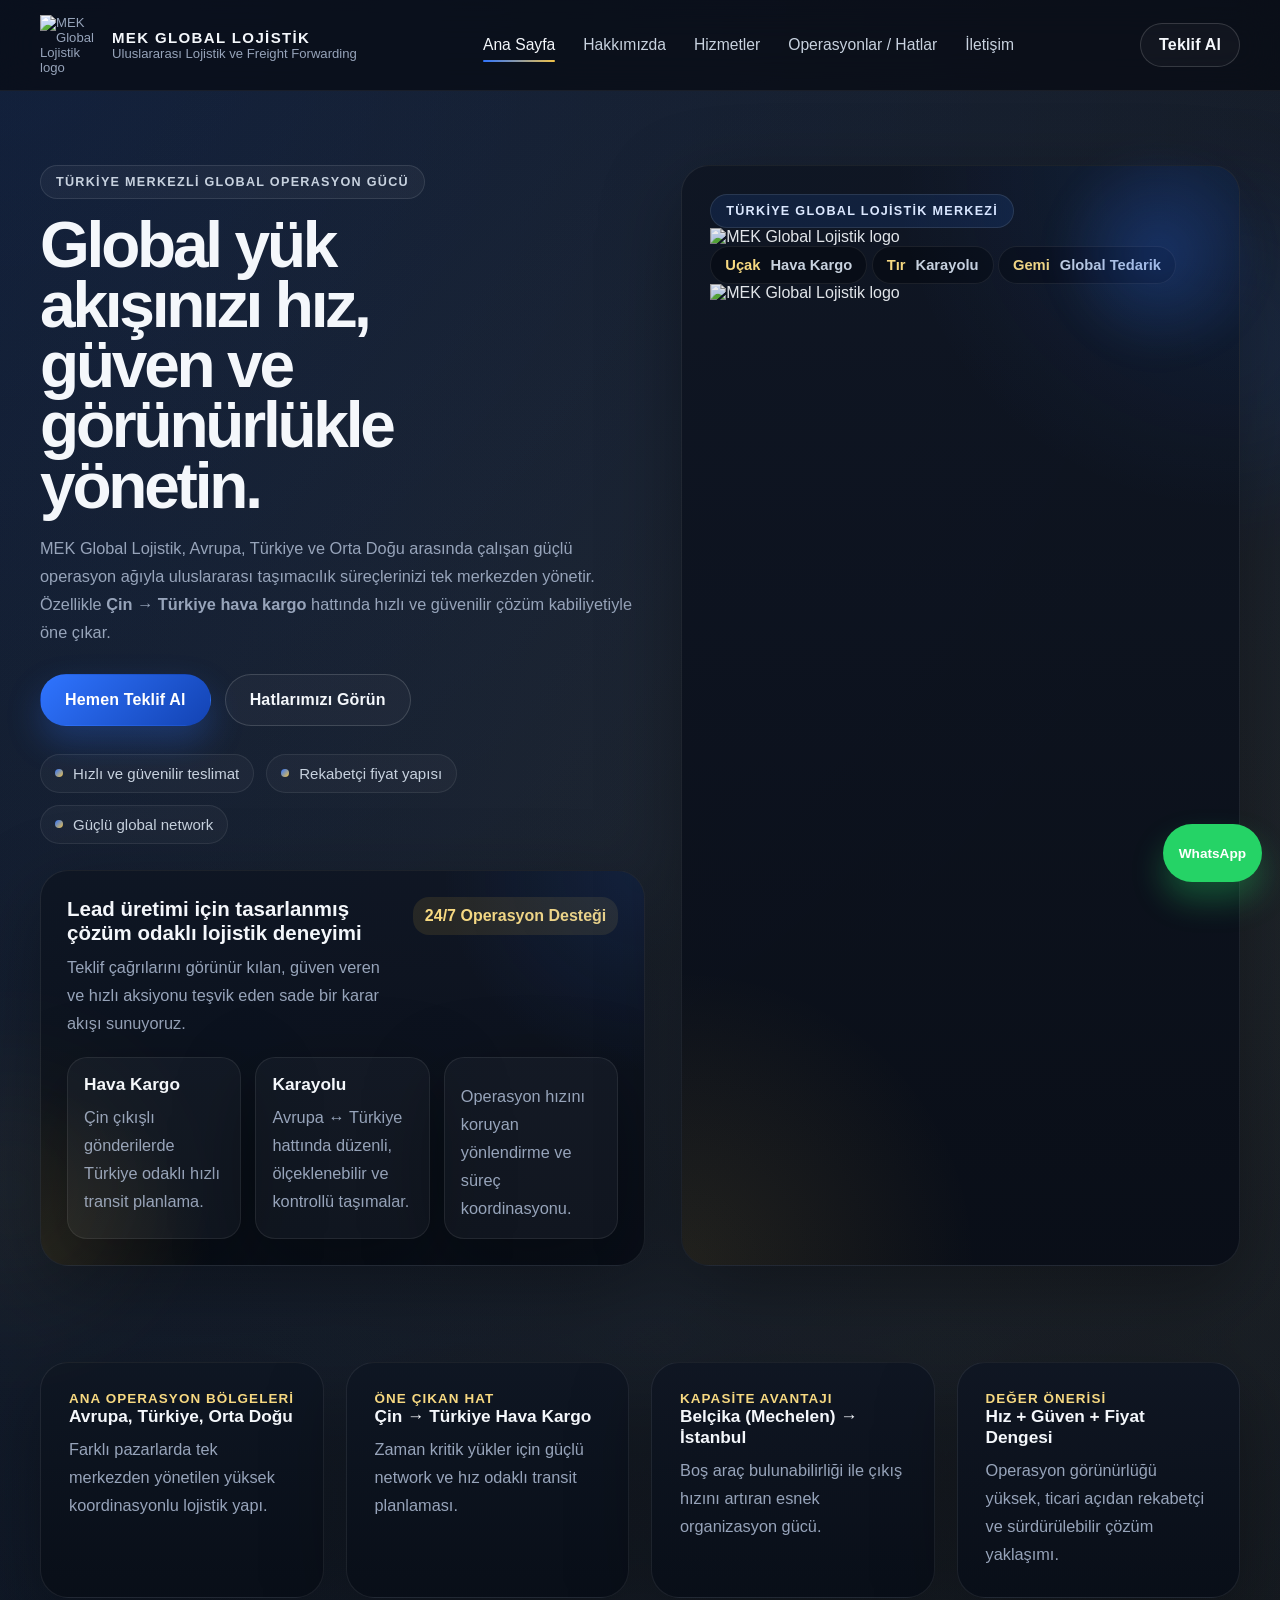
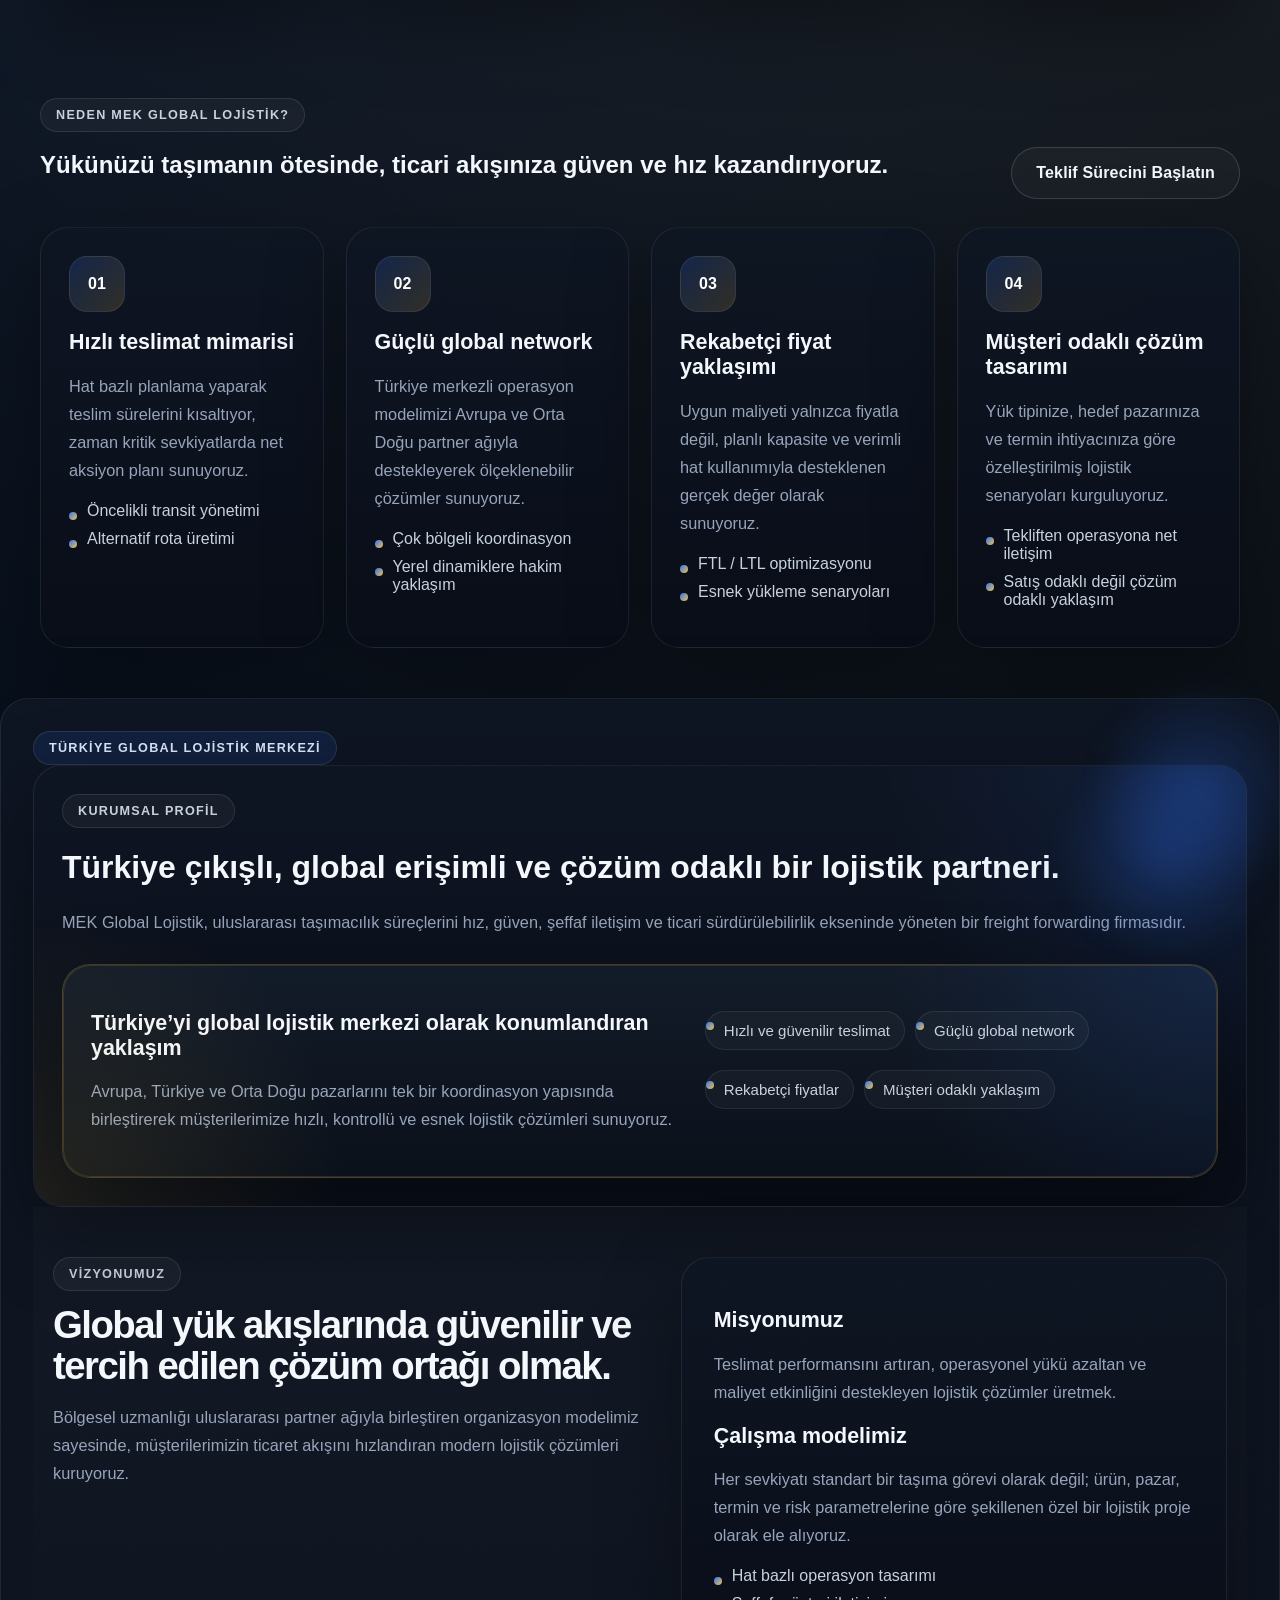
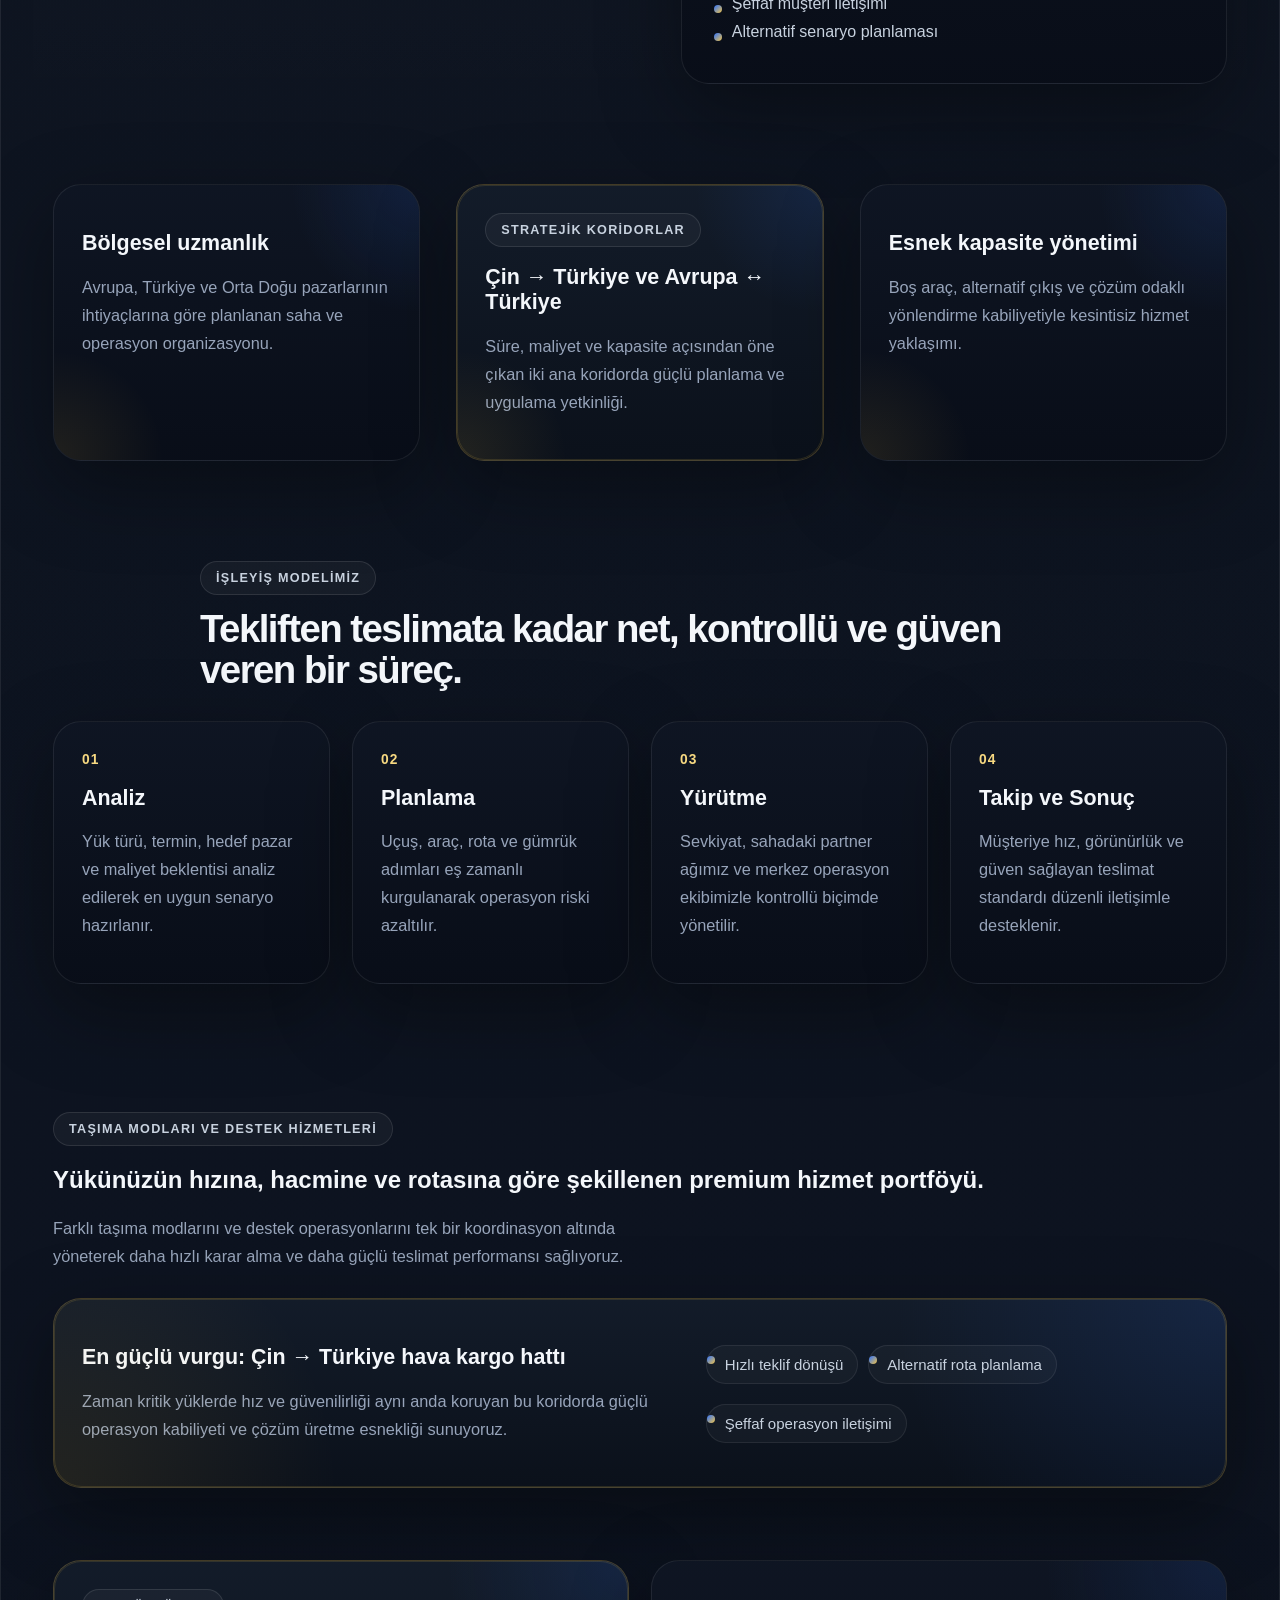
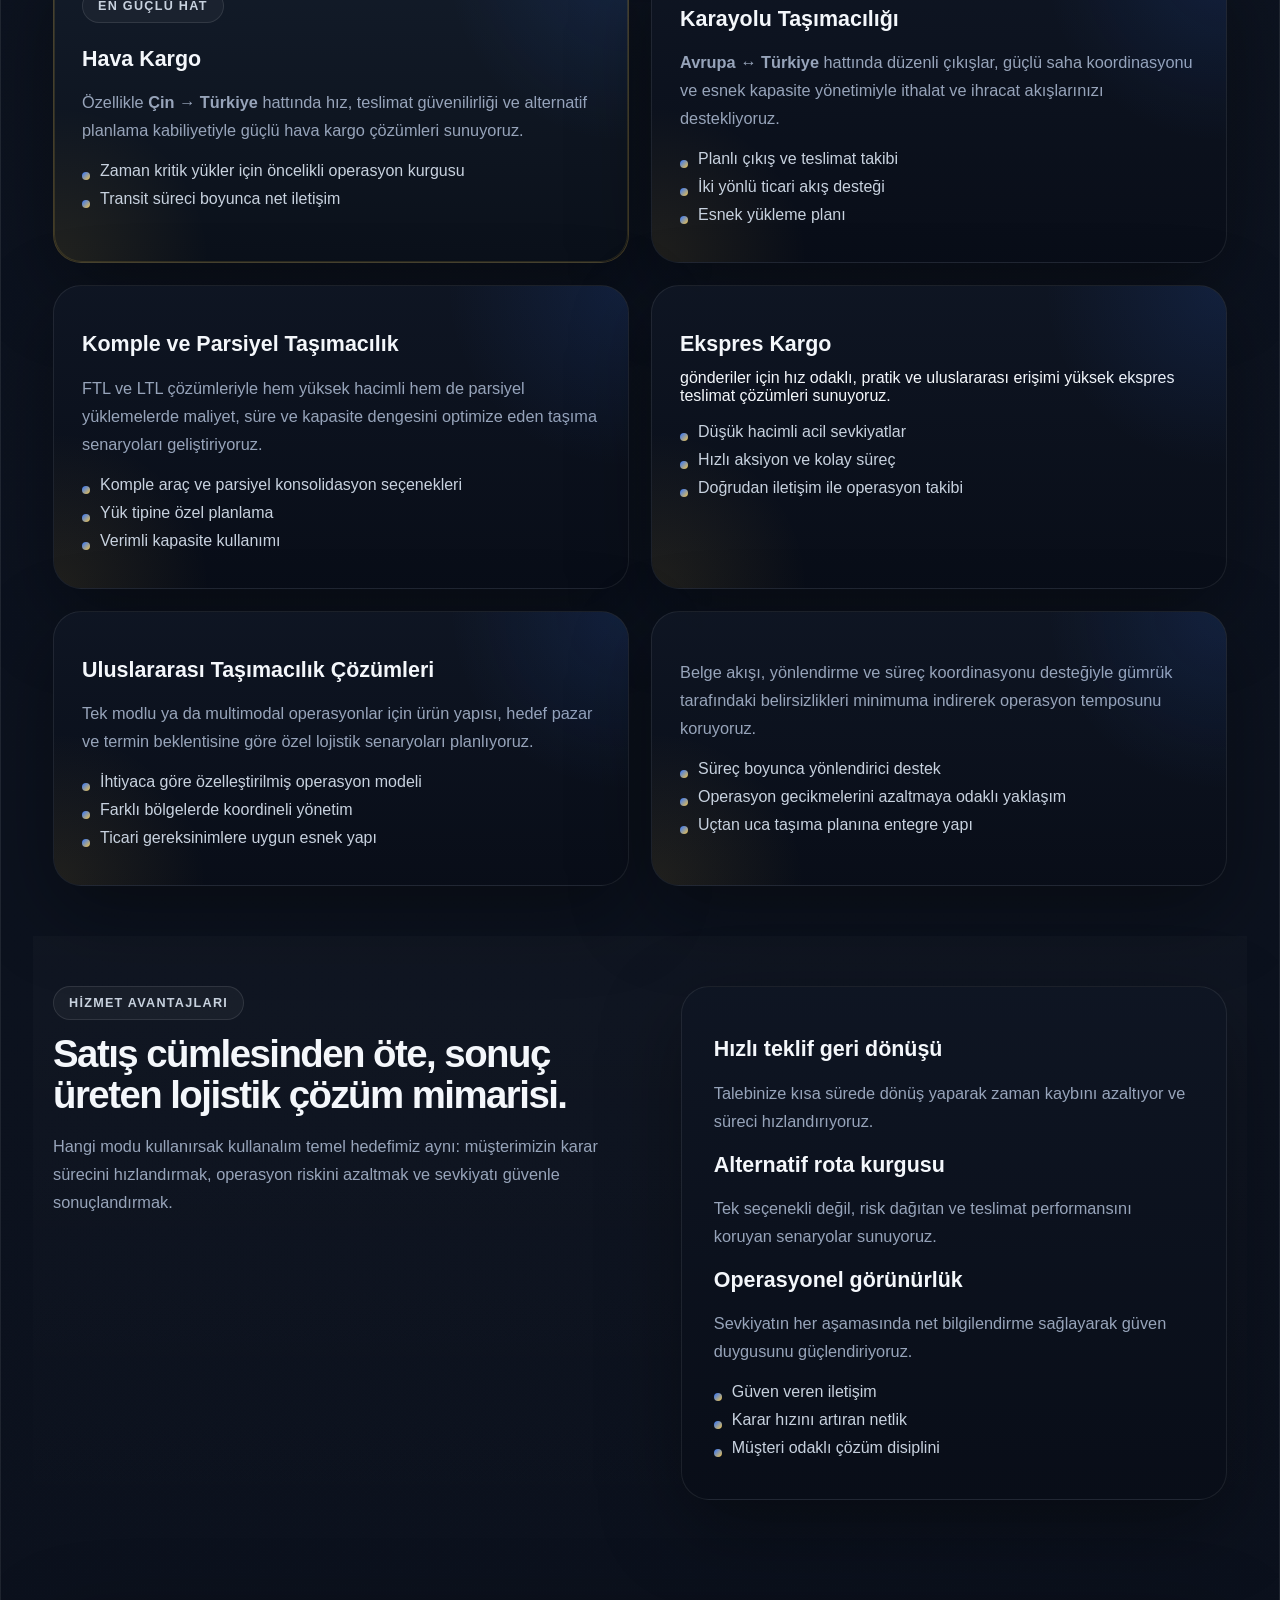
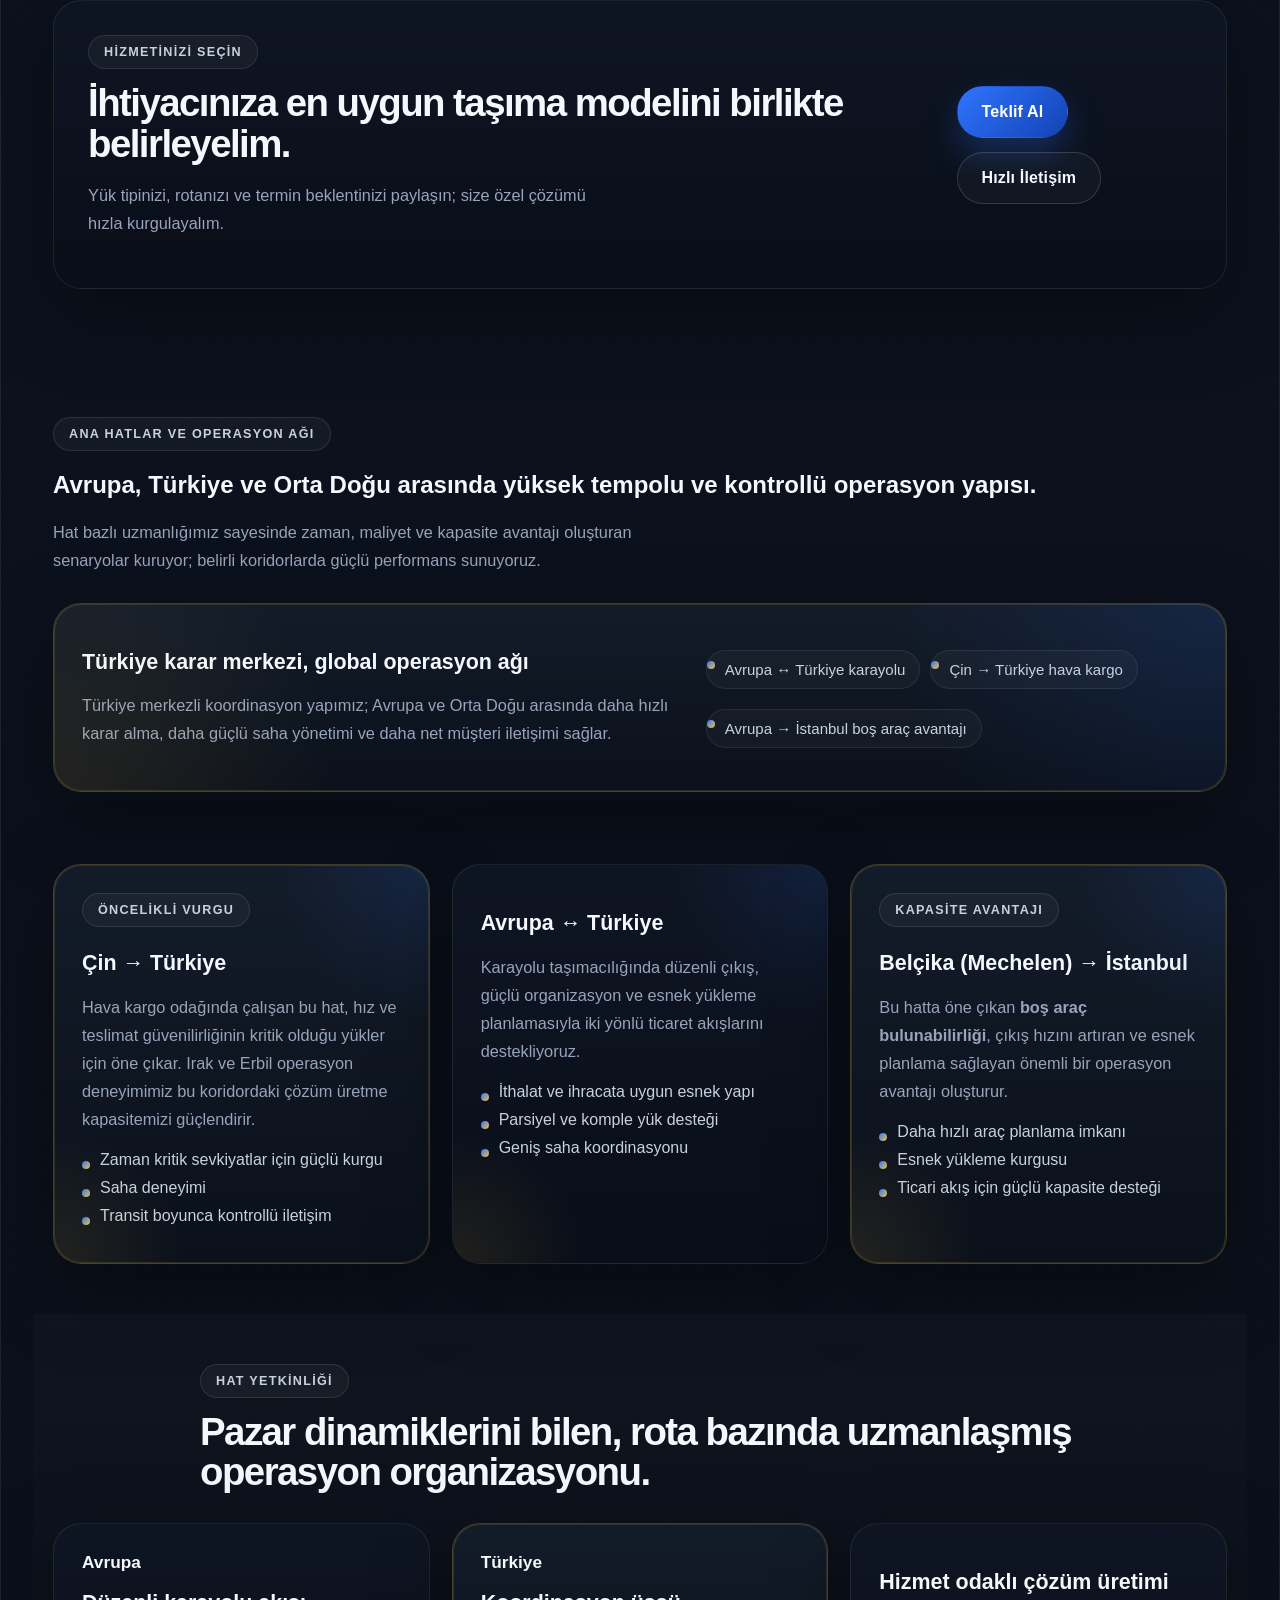
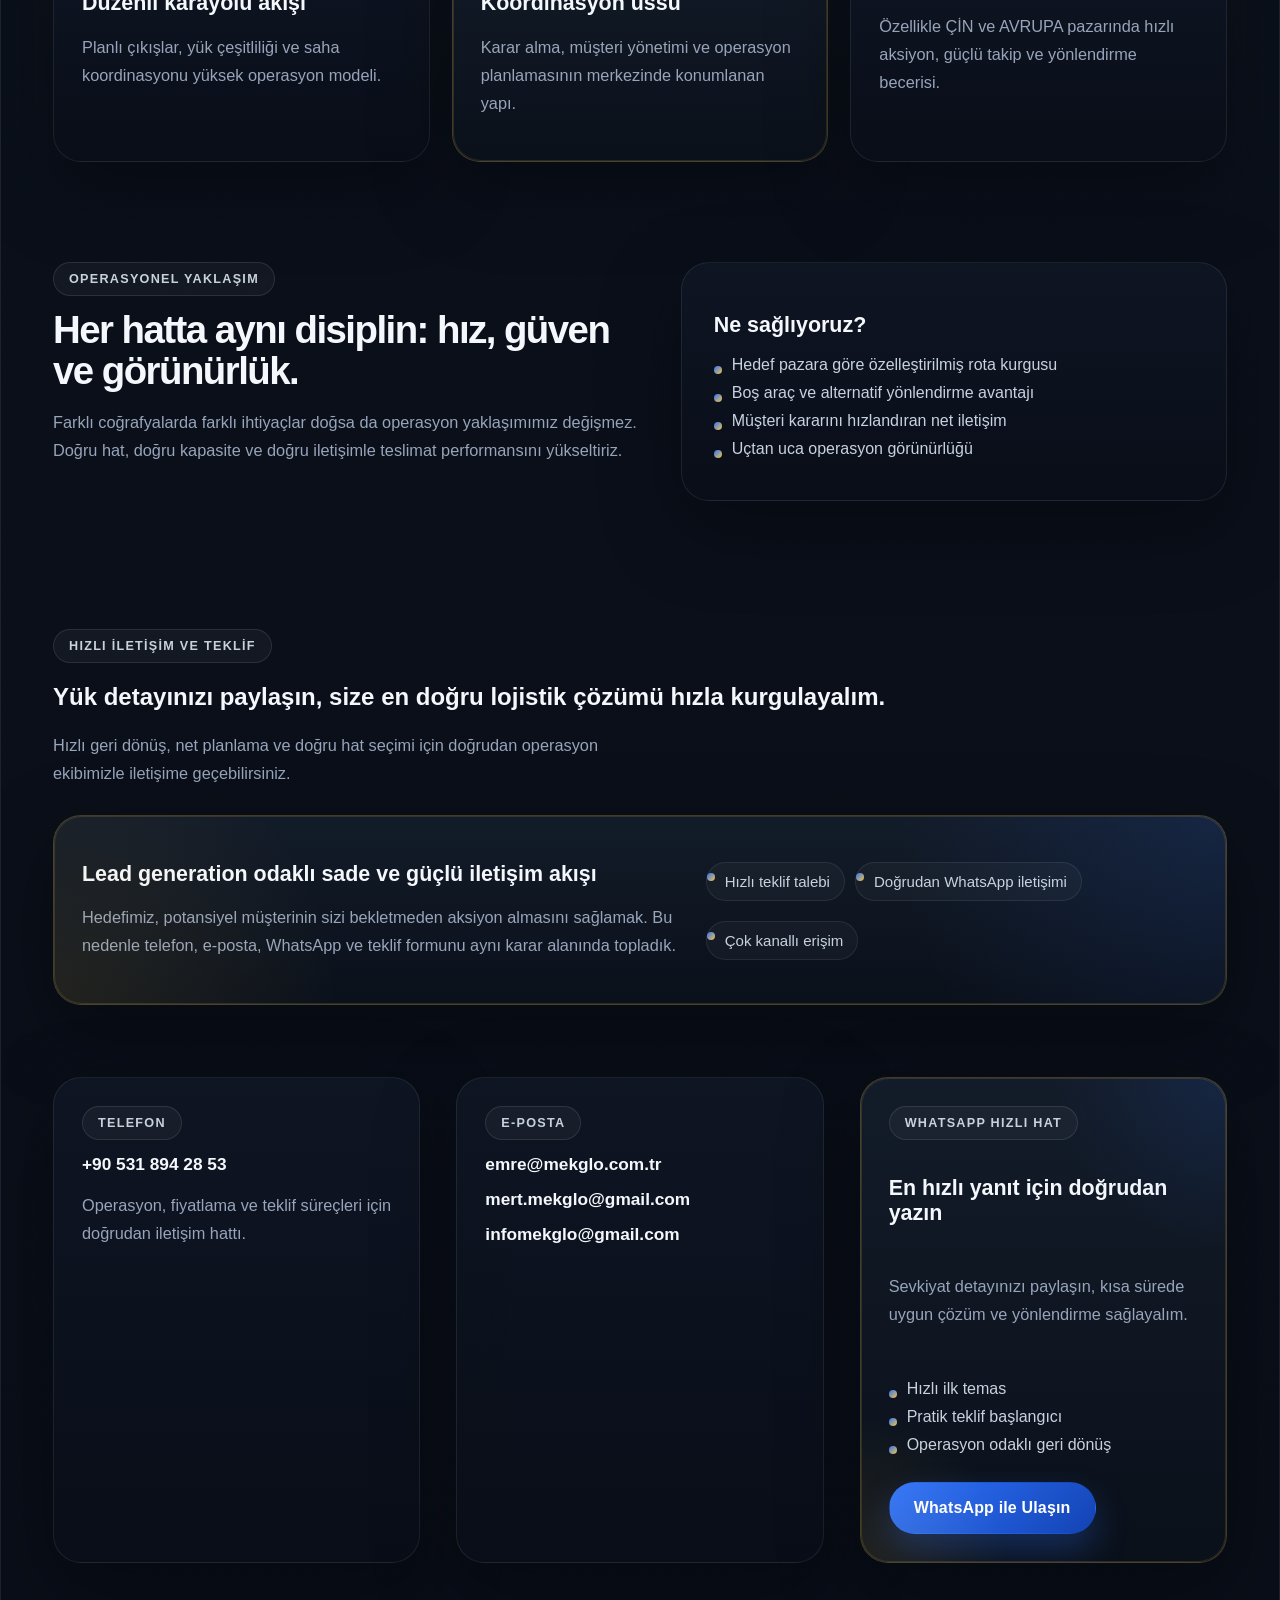
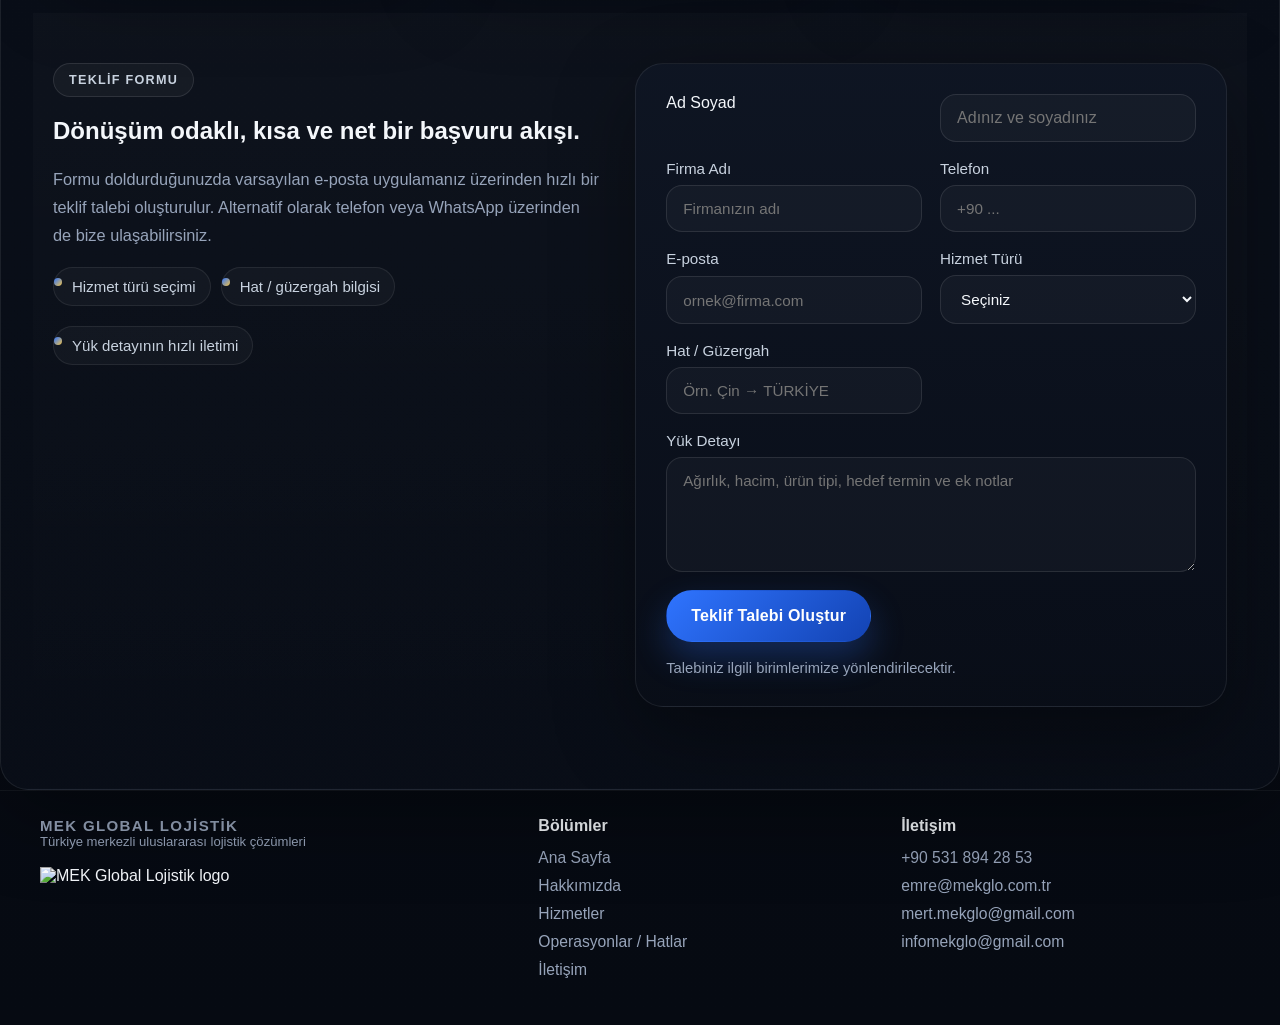
==== index.html @ c2aa147e "Update index.html" ====
<!DOCTYPE html>
<html lang="tr">
  <head>
    <meta charset="UTF-8" />
    <meta name="viewport" content="width=device-width, initial-scale=1.0" />
    <title>MEK Global Lojistik | Tek Sayfa Kurumsal Web Sitesi</title>
    <link rel="stylesheet" href="style.css">
</head>
<body>
    <div class="content">
        </div>
    <script src="script.js"></script>
</body>
</html>
    <meta
      name="description"
      content="MEK Global Lojistik için tek sayfa, Türkçe, premium ve dönüşüm odaklı lojistik web sitesi. Hava kargo, karayolu taşımacılığı, FTL/LTL, ekspres kargo ve gümrük destek hizmetleri."
    />
    <meta
      name="keywords"
      content="MEK Global Lojistik, tek sayfa lojistik sitesi, freight forwarding, Çin hava kargo, Avrupa Türkiye karayolu, Belçika İstanbul boş araç"
    />
    <meta property="og:title" content="MEK Global Lojistik" />
    <meta
      property="og:description"
      content="Türkiye merkezli global operasyon ağına sahip premium freight forwarding çözümleri."
    />
    <meta property="og:type" content="website" />
    <link rel="stylesheet" href="assets/styles.css" />
    <script type="application/ld+json">
      {
        "@context": "https://schema.org",
        "@type": "Organization",
        "name": "MEK Global Lojistik",
        "url": "https://mekglo.com.tr",
        "telephone": "+90 531 894 28 53",
        "email": [
          "emre@mekglo.com.tr",
          "mert.mekglo@gmail.com",
          "infomekglo@gmail.com"
        ],
        "areaServed": ["Türkiye", "Avrupa", "Irak", "Orta Doğu"],
        "description": "Türkiye merkezli global lojistik ve freight forwarding firması."
      }
    </script>
  </head>
  <body>
    <div class="site-shell">
      <header class="site-header">
        <div class="container header-inner">
          <a class="brand" href="#anasayfa" aria-label="MEK Global Lojistik ana bölüm">
            <span class="brand-mark" aria-hidden="true">
              <img src="https://media.licdn.com/dms/image/v2/D4D0BAQGvohZfvHdfQQ/company-logo_200_200/B4DZlc9LESGkAM-/0/1758201164838?e=2147483647&v=beta&t=DpWUm6to7En2gh4di3uXjfe4KuJbmIqKMgp41YCSC6E" alt="MEK Global Lojistik logo" />
            </span>
            <div>
              <strong>MEK Global Lojistik</strong>
              <span>Uluslararası Lojistik ve Freight Forwarding</span>
            </div>
          </a>
          <button class="nav-toggle" type="button" aria-expanded="false" aria-label="Menüyü aç">
            <span></span>
            <span></span>
          </button>
          <nav class="site-nav">
            <a class="active" href="#anasayfa">Ana Sayfa</a>
            <a href="#hakkimizda">Hakkımızda</a>
            <a href="#hizmetler">Hizmetler</a>
            <a href="#operasyonlar">Operasyonlar / Hatlar</a>
            <a href="#iletisim">İletişim</a>
          </nav>
          <a class="btn btn-sm btn-outline desktop-cta" href="#teklif">Teklif Al</a>
        </div>
      </header>

      <main class="inner-page">
        <section class="hero" id="anasayfa">
          <div class="container hero-grid">
            <div class="hero-copy">
              <span class="eyebrow">Türkiye Merkezli Global Operasyon Gücü</span>
              <h1>Global yük akışınızı hız, güven ve görünürlükle yönetin.</h1>
              <p class="lead">
                MEK Global Lojistik, Avrupa, Türkiye ve Orta Doğu arasında çalışan güçlü operasyon ağıyla uluslararası taşımacılık süreçlerinizi tek merkezden yönetir. Özellikle <strong>Çin → Türkiye hava kargo</strong> hattında hızlı ve güvenilir çözüm kabiliyetiyle öne çıkar.
              </p>
              <div class="cta-row">
                <a class="btn btn-primary" href="#teklif">Hemen Teklif Al</a>
                <a class="btn btn-secondary" href="#operasyonlar">Hatlarımızı Görün</a>
              </div>
              <ul class="trust-points">
                <li>Hızlı ve güvenilir teslimat</li>
                <li>Rekabetçi fiyat yapısı</li>
                <li>Güçlü global network</li>
              </ul>

              <div class="hero-panel">
                <div class="hero-panel-top">
                  <div>
                    <h2>Lead üretimi için tasarlanmış çözüm odaklı lojistik deneyimi</h2>
                    <p>
                      Teklif çağrılarını görünür kılan, güven veren ve hızlı aksiyonu teşvik eden sade bir karar akışı sunuyoruz.
                    </p>
                  </div>
                  <div class="hero-panel-badge">24/7 Operasyon Desteği</div>
                </div>
                <div class="hero-panel-grid">
                  <article class="mini-panel">
                    <strong>Hava Kargo</strong>
                    <p>Çin çıkışlı gönderilerde Türkiye odaklı hızlı transit planlama.</p>
                  </article>
                  <article class="mini-panel">
                    <strong>Karayolu</strong>
                    <p>Avrupa ↔ Türkiye hattında düzenli, ölçeklenebilir ve kontrollü taşımalar.</p>
                  </article>
                  <article class="mini-panel">
                    <strong></strong>
                    <p>Operasyon hızını koruyan yönlendirme ve süreç koordinasyonu.</p>
                  </article>
                </div>
              </div>
            </div>

            <div class="hero-visual card-glow">
              <div class="map-card">
                <div class="map-badge badge-blue">Türkiye Global Lojistik Merkezi</div>
               <img      src="https://www.instagram.com/p/DTKfj94COkc/?utm_source=ig_web_copy_link&igsh=MzRlODBiNWFlZA==" alt="MEK Global Lojistik logo" />
             
                  <rect width="960" height="60" rx="36" fill="#09111D"></rect>
                  <g opacity="0.32">
                    <path d="M73 190L144 163L219 183L272 163L331 175L403 142L489 158L573 169L646 199L692 219L773 204L860 173L900 177V388L856 402L783 393L718 411L651 398L576 431L523 428L477 460L397 450L331 412L272 429L196 406L129 425L70 410L73 190Z" fill="#1C2A42"></path>
                    <path d="M157 247L232 232L311 257L352 247L425 274L511 280L570 274L626 307L669 329L748 314L815 286L847 293L824 336L755 358L683 379L629 372L570 393L495 378L431 389L370 360L300 364L237 343L176 353L142 316L157 247Z" fill="#263B5D"></path>
                  </g>
                  <g opacity="0.16" stroke="#B5C4DA">
                    <path d="M100 110V540"></path>
                    <path d="M210 110V540"></path>
                    <path d="M320 110V540"></path>
                    <path d="M430 110V540"></path>
                    <path d="M540 110V540"></path>
                    <path d="M650 110V540"></path>
                    <path d="M760 110V540"></path>
                    <path d="M860 110V540"></path>
                    <path d="M70 160H900"></path>
                    <path d="M70 255H900"></path>
                    <path d="M70 350H900"></path>
                    <path d="M70 445H900"></path>
                  </g>
                  <g>
                    <path d="M266 214C341 188 452 198 535 234C580 254 612 278 661 290C703 300 752 297 811 263" stroke="#F5C451" stroke-width="4" stroke-linecap="round" stroke-dasharray="10 12"></path>
                    <path d="M584 224C551 205 493 193 450 195C413 197 379 210 355 233C333 255 317 287 292 307C267 326 230 336 190 335" stroke="#56A2FF" stroke-width="4" stroke-linecap="round" stroke-dasharray="10 12"></path>
                    <path d="M203 321C265 302 334 313 395 344C455 374 521 418 587 430C649 441 720 423 793 370" stroke="#56A2FF" stroke-width="4" stroke-linecap="round" stroke-dasharray="10 12"></path>
                  </g>
                  <g>
                    <circle cx="810" cy="264" r="11" fill="#F5C451"></circle>
                    <circle cx="585" cy="223" r="11" fill="#56A2FF"></circle>
                    <circle cx="198" cy="334" r="11" fill="#56A2FF"></circle>
                    <circle cx="793" cy="370" r="11" fill="#F5C451"></circle>
                    <circle cx="267" cy="214" r="10" fill="#F5C451"></circle>
                  </g>
                  <g fill="#D7E3F6">
                    <path d="M770 238L789 245L772 253L786 266L777 276L760 258L743 265L745 248L728 237L741 228L760 234L767 219L776 226L770 238Z"></path>
                    <path d="M183 325L207 337L183 349L188 371L169 361L150 371L155 349L131 337L155 325L150 303L169 313L188 303L183 325Z"></path>
                    <path d="M567 208L579 214L567 220L570 232L559 225L549 232L551 220L539 214L551 208L549 196L559 203L570 196L567 208Z"></path>
                  </g>
                </svg>
               
                  <div class="mode-item"><span>Uçak</span> Hava Kargo</div>
                  <div class="mode-item"><span>Tır</span> Karayolu</div>
                  <div class="mode-item"><span>Gemi</span> Global Tedarik</div>
            <img src="https://media.licdn.com/dms/image/v2/D4D22AQHqGYNaAdPKhA/feedshare-shrink_2048_1536/B4DZoB6og7GkAw-/0/1760968745924?e=1778112000&v=beta&t=THEEOahdcLLxxDK67OVllv7sVJSA7hkce8pvsUy7iEg" alt="MEK Global Lojistik logo" />
              </div>
            </div>
          </div>
        </section>

        <section class="metrics-section">
          <div class="container metrics-grid">
            <article class="metric-card">
              <div class="metric-label">Ana Operasyon Bölgeleri</div>
              <strong>Avrupa, Türkiye, Orta Doğu</strong>
              <span>Farklı pazarlarda tek merkezden yönetilen yüksek koordinasyonlu lojistik yapı.</span>
            </article>
            <article class="metric-card">
              <div class="metric-label">Öne Çıkan Hat</div>
              <strong>Çin → Türkiye Hava Kargo</strong>
              <span>Zaman kritik yükler için güçlü network ve hız odaklı transit planlaması.</span>
            </article>
            <article class="metric-card">
              <div class="metric-label">Kapasite Avantajı</div>
              <strong>Belçika (Mechelen) → İstanbul</strong>
              <span>Boş araç bulunabilirliği ile çıkış hızını artıran esnek organizasyon gücü.</span>
            </article>
            <article class="metric-card">
              <div class="metric-label">Değer Önerisi</div>
              <strong>Hız + Güven + Fiyat Dengesi</strong>
              <span>Operasyon görünürlüğü yüksek, ticari açıdan rekabetçi ve sürdürülebilir çözüm yaklaşımı.</span>
            </article>
          </div>
        </section>

        <section class="section" id="hakkimizda">
          <div class="container section-intro">
            <div class="section-head left">
              <span class="eyebrow">Neden MEK Global Lojistik?</span>
              <h1>Yükünüzü taşımanın ötesinde, ticari akışınıza güven ve hız kazandırıyoruz.</h1>
            </div>
            <a class="btn btn-outline" href="#teklif">Teklif Sürecini Başlatın</a>
          </div>
          <div class="container feature-grid">
            <article class="feature-card">
              <div class="icon-wrap"><span>01</span></div>
              <h3>Hızlı teslimat mimarisi</h3>
              <p>Hat bazlı planlama yaparak teslim sürelerini kısaltıyor, zaman kritik sevkiyatlarda net aksiyon planı sunuyoruz.</p>
              <ul>
                <li>Öncelikli transit yönetimi</li>
                <li>Alternatif rota üretimi</li>
              </ul>
            </article>
            <article class="feature-card">
              <div class="icon-wrap"><span>02</span></div>
              <h3>Güçlü global network</h3>
              <p>Türkiye merkezli operasyon modelimizi Avrupa ve Orta Doğu partner ağıyla destekleyerek ölçeklenebilir çözümler sunuyoruz.</p>
              <ul>
                <li>Çok bölgeli koordinasyon</li>
                <li>Yerel dinamiklere hakim yaklaşım</li>
              </ul>
            </article>
            <article class="feature-card">
              <div class="icon-wrap"><span>03</span></div>
              <h3>Rekabetçi fiyat yaklaşımı</h3>
              <p>Uygun maliyeti yalnızca fiyatla değil, planlı kapasite ve verimli hat kullanımıyla desteklenen gerçek değer olarak sunuyoruz.</p>
              <ul>
                <li>FTL / LTL optimizasyonu</li>
                <li>Esnek yükleme senaryoları</li>
              </ul>
            </article>
            <article class="feature-card">
              <div class="icon-wrap"><span>04</span></div>
              <h3>Müşteri odaklı çözüm tasarımı</h3>
              <p>Yük tipinize, hedef pazarınıza ve termin ihtiyacınıza göre özelleştirilmiş lojistik senaryoları kurguluyoruz.</p>
              <ul>
                <li>Tekliften operasyona net iletişim</li>
                <li>Satış odaklı değil çözüm odaklı yaklaşım</li>
              </ul>
            </article>
          </div>
        </section>
<div class="hero-visual card-glow">
              <div class="text-panel">
                <div class="map-badge badge-blue">Türkiye Global Lojistik Merkezi</div>
       <div class="hero-visual card-glow">
              <div class="map-card">
<span class="eyebrow">Kurumsal Profil</span>
<h1>Türkiye çıkışlı, global erişimli ve çözüm odaklı bir lojistik partneri.</h1>
<p class="lead">
              MEK Global Lojistik, uluslararası taşımacılık süreçlerini hız, güven, şeffaf iletişim ve ticari sürdürülebilirlik ekseninde yöneten bir freight forwarding firmasıdır.
            </p>
            <div class="page-highlight">
              <div class="page-highlight-grid">
                <div>
                  <h2>Türkiye’yi global lojistik merkezi olarak konumlandıran yaklaşım</h2>
                  <p class="section-text">
                    Avrupa, Türkiye ve Orta Doğu pazarlarını tek bir koordinasyon yapısında birleştirerek müşterilerimize hızlı, kontrollü ve esnek lojistik çözümleri sunuyoruz.
                  </p>
                </div>
                <div>
                  <ul class="mini-list">
                    <li>Hızlı ve güvenilir teslimat</li>
                    <li>Güçlü global network</li>
                    <li>Rekabetçi fiyatlar</li>
                    <li>Müşteri odaklı yaklaşım</li>
                  </ul>
                </div>
              </div>
            </div>
          </div>
        </section>

        <section class="section alt-section">
          <div class="container split-section">
            <div>
              <span class="eyebrow">Vizyonumuz</span>
              <h2>Global yük akışlarında güvenilir ve tercih edilen çözüm ortağı olmak.</h2>
              <p class="section-text">
                Bölgesel uzmanlığı uluslararası partner ağıyla birleştiren organizasyon modelimiz sayesinde, müşterilerimizin ticaret akışını hızlandıran modern lojistik çözümleri kuruyoruz.
              </p>
            </div>
            <div class="text-panel">
              <h3>Misyonumuz</h3>
              <p>Teslimat performansını artıran, operasyonel yükü azaltan ve maliyet etkinliğini destekleyen lojistik çözümler üretmek.</p>
              <h3>Çalışma modelimiz</h3>
              <p>Her sevkiyatı standart bir taşıma görevi olarak değil; ürün, pazar, termin ve risk parametrelerine göre şekillenen özel bir lojistik proje olarak ele alıyoruz.</p>
              <ul>
                <li>Hat bazlı operasyon tasarımı</li>
                <li>Şeffaf müşteri iletişimi</li>
                <li>Alternatif senaryo planlaması</li>
              </ul>
            </div>
          </div>
        </section>

        <section class="section">
          <div class="container about-stats">
            <article class="story-card">
              <h3>Bölgesel uzmanlık</h3>
              <p>Avrupa, Türkiye ve Orta Doğu pazarlarının ihtiyaçlarına göre planlanan saha ve operasyon organizasyonu.</p>
            </article>
            <article class="story-card featured-card">
              <span class="pill">Stratejik Koridorlar</span>
              <h3>Çin → Türkiye ve Avrupa ↔ Türkiye</h3>
              <p>Süre, maliyet ve kapasite açısından öne çıkan iki ana koridorda güçlü planlama ve uygulama yetkinliği.</p>
            </article>
            <article class="story-card">
              <h3>Esnek kapasite yönetimi</h3>
              <p>Boş araç, alternatif çıkış ve çözüm odaklı yönlendirme kabiliyetiyle kesintisiz hizmet yaklaşımı.</p>
            </article>
          </div>
        </section>

        <section class="section">
          <div class="container section-head left">
            <span class="eyebrow">İşleyiş Modelimiz</span>
            <h2>Tekliften teslimata kadar net, kontrollü ve güven veren bir süreç.</h2>
          </div>
          <div class="container timeline-grid">
            <article class="timeline-card">
              <span>01</span>
              <h3>Analiz</h3>
              <p>Yük türü, termin, hedef pazar ve maliyet beklentisi analiz edilerek en uygun senaryo hazırlanır.</p>
            </article>
            <article class="timeline-card">
              <span>02</span>
              <h3>Planlama</h3>
              <p>Uçuş, araç, rota ve gümrük adımları eş zamanlı kurgulanarak operasyon riski azaltılır.</p>
            </article>
            <article class="timeline-card">
              <span>03</span>
              <h3>Yürütme</h3>
              <p>Sevkiyat, sahadaki partner ağımız ve merkez operasyon ekibimizle kontrollü biçimde yönetilir.</p>
            </article>
            <article class="timeline-card">
              <span>04</span>
              <h3>Takip ve Sonuç</h3>
              <p>Müşteriye hız, görünürlük ve güven sağlayan teslimat standardı düzenli iletişimle desteklenir.</p>
            </article>
          </div>
        </section>

        <section class="page-hero" id="hizmetler">
          <div class="container">
            <span class="eyebrow">Taşıma Modları ve Destek Hizmetleri</span>
           <p class="lead"><h2>Yükünüzün hızına, hacmine ve rotasına göre şekillenen premium hizmet portföyü.</h2>
          
            <p class="lead">
              Farklı taşıma modlarını ve destek operasyonlarını tek bir koordinasyon altında yöneterek daha hızlı karar alma ve daha güçlü teslimat performansı sağlıyoruz.
            </p>
            <div class="page-highlight">
              <div class="page-highlight-grid">
                <div>
                  <h2>En güçlü vurgu: Çin → Türkiye hava kargo hattı</h2>
                  <p class="section-text">
                    Zaman kritik yüklerde hız ve güvenilirliği aynı anda koruyan bu koridorda güçlü operasyon kabiliyeti ve çözüm üretme esnekliği sunuyoruz.
                  </p>
                </div>
                <div>
                  <ul class="mini-list">
                    <li>Hızlı teklif dönüşü</li>
                    <li>Alternatif rota planlama</li>
                    <li>Şeffaf operasyon iletişimi</li>
                  </ul>
                </div>
              </div>
            </div>
          </div>
        </section>

        <section class="section">
          <div class="container services-grid">
            <article class="service-page-card featured-card">
              <span class="pill">En Güçlü Hat</span>
              <h2>Hava Kargo</h2>
              <p>Özellikle <strong>Çin → Türkiye</strong> hattında hız, teslimat güvenilirliği ve alternatif planlama kabiliyetiyle güçlü hava kargo çözümleri sunuyoruz.</p>
              <ul>
                <li>Zaman kritik yükler için öncelikli operasyon kurgusu</li>
                <li>Transit süreci boyunca net iletişim</li>
              </ul>
            </article>
            <article class="service-page-card">
              <h2>Karayolu Taşımacılığı</h2>
              <p><strong>Avrupa ↔ Türkiye</strong> hattında düzenli çıkışlar, güçlü saha koordinasyonu ve esnek kapasite yönetimiyle ithalat ve ihracat akışlarınızı destekliyoruz.</p>
              <ul>
                <li>Planlı çıkış ve teslimat takibi</li>
                <li>İki yönlü ticari akış desteği</li>
                <li>Esnek yükleme planı</li>
              </ul>
            </article>
            <article class="service-page-card">
              <h2>Komple ve Parsiyel Taşımacılık</h2>
              <p>FTL ve LTL çözümleriyle hem yüksek hacimli hem de parsiyel yüklemelerde maliyet, süre ve kapasite dengesini optimize eden taşıma senaryoları geliştiriyoruz.</p>
              <ul>
                <li>Komple araç ve parsiyel konsolidasyon seçenekleri</li>
                <li>Yük tipine özel planlama</li>
                <li>Verimli kapasite kullanımı</li>
              </ul>
            </article>
            <article class="service-page-card">
              <h2>Ekspres Kargo</h2>
</strong> gönderiler için hız odaklı, pratik ve uluslararası erişimi yüksek ekspres teslimat çözümleri sunuyoruz.</p>
              <ul>
                <li>Düşük hacimli acil sevkiyatlar</li>
                <li>Hızlı aksiyon ve kolay süreç</li>
                <li>Doğrudan iletişim ile operasyon takibi</li>
              </ul>
            </article>
            <article class="service-page-card">
              <h2>Uluslararası Taşımacılık Çözümleri</h2>
              <p>Tek modlu ya da multimodal operasyonlar için ürün yapısı, hedef pazar ve termin beklentisine göre özel lojistik senaryoları planlıyoruz.</p>
              <ul>
                <li>İhtiyaca göre özelleştirilmiş operasyon modeli</li>
                <li>Farklı bölgelerde koordineli yönetim</li>
                <li>Ticari gereksinimlere uygun esnek yapı</li>
              </ul>
            </article>
            <article class="service-page-card">
              <h2></h2>
              <p>Belge akışı, yönlendirme ve süreç koordinasyonu desteğiyle gümrük tarafındaki belirsizlikleri minimuma indirerek operasyon temposunu koruyoruz.</p>
              <ul>
                <li>Süreç boyunca yönlendirici destek</li>
                <li>Operasyon gecikmelerini azaltmaya odaklı yaklaşım</li>
                <li>Uçtan uca taşıma planına entegre yapı</li>
              </ul>
            </article>
          </div>
        </section>

        <section class="section alt-section">
          <div class="container split-section">
            <div>
              <span class="eyebrow">Hizmet Avantajları</span>
              <h2>Satış cümlesinden öte, sonuç üreten lojistik çözüm mimarisi.</h2>
              <p class="section-text">
                Hangi modu kullanırsak kullanalım temel hedefimiz aynı: müşterimizin karar sürecini hızlandırmak, operasyon riskini azaltmak ve sevkiyatı güvenle sonuçlandırmak.
              </p>
            </div>
            <div class="text-panel">
              <h3>Hızlı teklif geri dönüşü</h3>
              <p>Talebinize kısa sürede dönüş yaparak zaman kaybını azaltıyor ve süreci hızlandırıyoruz.</p>
              <h3>Alternatif rota kurgusu</h3>
              <p>Tek seçenekli değil, risk dağıtan ve teslimat performansını koruyan senaryolar sunuyoruz.</p>
              <h3>Operasyonel görünürlük</h3>
              <p>Sevkiyatın her aşamasında net bilgilendirme sağlayarak güven duygusunu güçlendiriyoruz.</p>
              <ul>
                <li>Güven veren iletişim</li>
                <li>Karar hızını artıran netlik</li>
                <li>Müşteri odaklı çözüm disiplini</li>
              </ul>
            </div>
          </div>
        </section>

        <section class="cta-banner">
          <div class="container cta-banner-inner">
            <div>
              <span class="eyebrow">Hizmetinizi Seçin</span>
              <h2>İhtiyacınıza en uygun taşıma modelini birlikte belirleyelim.</h2>
              <p>Yük tipinizi, rotanızı ve termin beklentinizi paylaşın; size özel çözümü hızla kurgulayalım.</p>
            </div>
            <div class="cta-row">
              <a class="btn btn-primary" href="#teklif">Teklif Al</a>
              <a class="btn btn-outline" href="#iletisim">Hızlı İletişim</a>
            </div>
          </div>
        </section>

        <section class="page-hero" id="operasyonlar">
          <div class="container">
            <span class="eyebrow">Ana Hatlar ve Operasyon Ağı</span>
            <h2>Avrupa, Türkiye ve Orta Doğu arasında yüksek tempolu ve kontrollü operasyon yapısı.</h1>
            <p class="lead">
              Hat bazlı uzmanlığımız sayesinde zaman, maliyet ve kapasite avantajı oluşturan senaryolar kuruyor; belirli koridorlarda güçlü performans sunuyoruz.
            </p>
            <div class="page-highlight">
              <div class="page-highlight-grid">
                <div>
                  <h2>Türkiye karar merkezi, global operasyon ağı</h2>
                  <p class="section-text">
                    Türkiye merkezli koordinasyon yapımız; Avrupa ve Orta Doğu arasında daha hızlı karar alma, daha güçlü saha yönetimi ve daha net müşteri iletişimi sağlar.
                  </p>
                </div>
                <div>
                  <ul class="mini-list">
                    <li>Avrupa ↔ Türkiye karayolu</li>
                    <li>Çin → Türkiye hava kargo</li>
                    <li>Avrupa → İstanbul boş araç avantajı</li>
                  </ul>
                </div>
              </div>
            </div>
          </div>
        </section>

        <section class="section">
          <div class="container route-grid">
            <article class="route-card primary-route">
              <span class="pill">Öncelikli Vurgu</span>
              <h2>Çin → Türkiye</h2>
              <p>Hava kargo odağında çalışan bu hat, hız ve teslimat güvenilirliğinin kritik olduğu yükler için öne çıkar. Irak ve Erbil operasyon deneyimimiz bu koridordaki çözüm üretme kapasitemizi güçlendirir.</p>
              <ul>
                <li>Zaman kritik sevkiyatlar için güçlü kurgu</li>
                <li>Saha deneyimi</li>
                <li>Transit boyunca kontrollü iletişim</li>
              </ul>
            </article>
            <article class="route-card">
              <h2>Avrupa ↔ Türkiye</h2>
              <p>Karayolu taşımacılığında düzenli çıkış, güçlü organizasyon ve esnek yükleme planlamasıyla iki yönlü ticaret akışlarını destekliyoruz.</p>
              <ul>
                <li>İthalat ve ihracata uygun esnek yapı</li>
                <li>Parsiyel ve komple yük desteği</li>
                <li>Geniş saha koordinasyonu</li>
              </ul>
            </article>
            <article class="route-card featured-card">
              <span class="pill">Kapasite Avantajı</span>
              <h2>Belçika (Mechelen) → İstanbul</h2>
              <p>Bu hatta öne çıkan <strong>boş araç bulunabilirliği</strong>, çıkış hızını artıran ve esnek planlama sağlayan önemli bir operasyon avantajı oluşturur.</p>
              <ul>
                <li>Daha hızlı araç planlama imkanı</li>
                <li>Esnek yükleme kurgusu</li>
                <li>Ticari akış için güçlü kapasite desteği</li>
              </ul>
            </article>
          </div>
        </section>

        <section class="section alt-section">
          <div class="container section-head left">
            <span class="eyebrow">Hat Yetkinliği</span>
            <h2>Pazar dinamiklerini bilen, rota bazında uzmanlaşmış operasyon organizasyonu.</h2>
          </div>
          <div class="container lane-grid">
            <article class="lane-card">
              <strong>Avrupa</strong>
              <h3>Düzenli karayolu akışı</h3>
              <p>Planlı çıkışlar, yük çeşitliliği ve saha koordinasyonu yüksek operasyon modeli.</p>
            </article>
            <article class="lane-card featured-card">
              <strong>Türkiye</strong>
              <h3>Koordinasyon üssü</h3>
              <p>Karar alma, müşteri yönetimi ve operasyon planlamasının merkezinde konumlanan yapı.</p>
            </article>
            <article class="lane-card">
              <strong></strong>
              <h3>Hizmet odaklı çözüm üretimi</h3>
              <p>Özellikle ÇİN ve AVRUPA pazarında hızlı aksiyon, güçlü takip ve yönlendirme becerisi.</p>
            </article>
          </div>
        </section>

        <section class="section">
          <div class="container split-section">
            <div>
              <span class="eyebrow">Operasyonel Yaklaşım</span>
              <h2>Her hatta aynı disiplin: hız, güven ve görünürlük.</h2>
              <p class="section-text">
                Farklı coğrafyalarda farklı ihtiyaçlar doğsa da operasyon yaklaşımımız değişmez. Doğru hat, doğru kapasite ve doğru iletişimle teslimat performansını yükseltiriz.
              </p>
            </div>
            <div class="text-panel">
              <h3>Ne sağlıyoruz?</h3>
              <ul>
                <li>Hedef pazara göre özelleştirilmiş rota kurgusu</li>
                <li>Boş araç ve alternatif yönlendirme avantajı</li>
                <li>Müşteri kararını hızlandıran net iletişim</li>
                <li>Uçtan uca operasyon görünürlüğü</li>
              </ul>
            </div>
          </div>
        </section>

        <section class="page-hero" id="iletisim">
          <div class="container">
            <span class="eyebrow">Hızlı İletişim ve Teklif</span>
            <h2> Yük detayınızı paylaşın, size en doğru lojistik çözümü hızla kurgulayalım. </h1>
            <p class="lead">
              Hızlı geri dönüş, net planlama ve doğru hat seçimi için doğrudan operasyon ekibimizle iletişime geçebilirsiniz.
            </p>
            <div class="page-highlight">
              <div class="page-highlight-grid">
                <div>
                  <h2>Lead generation odaklı sade ve güçlü iletişim akışı</h2>
                  <p class="section-text">
                    Hedefimiz, potansiyel müşterinin sizi bekletmeden aksiyon almasını sağlamak. Bu nedenle telefon, e-posta, WhatsApp ve teklif formunu aynı karar alanında topladık.
                  </p>
                </div>
                <div>
                  <ul class="mini-list">
                    <li>Hızlı teklif talebi</li>
                    <li>Doğrudan WhatsApp iletişimi</li>
                    <li>Çok kanallı erişim</li>
                  </ul>
                </div>
              </div>
            </div>
          </div>
        </section>

        <section class="section">
          <div class="container contact-grid">
            <article class="contact-card">
              <span class="eyebrow">Telefon</span>
              <a class="contact-link" href="tel:+905318942853">+90 531 894 28 53</a>
              <p>Operasyon, fiyatlama ve teklif süreçleri için doğrudan iletişim hattı.</p>
            </article>
            <article class="contact-card">
              <span class="eyebrow">E-posta</span>
              <a class="contact-link" href="mailto:emre@mekglo.com.tr">emre@mekglo.com.tr</a>
              <a class="contact-link" href="mailto:mert.mekglo@gmail.com">mert.mekglo@gmail.com</a>
              <a class="contact-link" href="mailto:infomekglo@gmail.com">infomekglo@gmail.com</a>
            </article>
            <article class="contact-promo featured-card">
              <span class="eyebrow">WhatsApp Hızlı Hat</span>
              <h2>En hızlı yanıt için doğrudan yazın</h2>
              <p>Sevkiyat detayınızı paylaşın, kısa sürede uygun çözüm ve yönlendirme sağlayalım.</p>
              <ul>
                <li>Hızlı ilk temas</li>
                <li>Pratik teklif başlangıcı</li>
                <li>Operasyon odaklı geri dönüş</li>
              </ul>
              <div class="cta-row">
                <a class="btn btn-primary" href="https://wa.me/905318942853" target="_blank" rel="noreferrer">WhatsApp ile Ulaşın</a>
              </div>
            </article>
          </div>
        </section>

        <section class="section alt-section" id="teklif">
          <div class="container quote-grid">
            <div>
              <span class="eyebrow">Teklif Formu</span>
              <h2>Dönüşüm odaklı, kısa ve net bir başvuru akışı.</h2>
              <p class="section-text">
                Formu doldurduğunuzda varsayılan e-posta uygulamanız üzerinden hızlı bir teklif talebi oluşturulur. Alternatif olarak telefon veya WhatsApp üzerinden de bize ulaşabilirsiniz.
              </p>
              <ul class="mini-list">
                <li>Hizmet türü seçimi</li>
                <li>Hat / güzergah bilgisi</li>
                <li>Yük detayının hızlı iletimi</li>
              </ul>
            </div>
            <form action="https://formspree.io/f/xnjlpopg" method="POST" class="quote-form">
  <input type="hidden" name="_subject" value="Yeni Lojistik Teklif Talebi!">
                Ad Soyad
                <input type="text" name="adSoyad" placeholder="Adınız ve soyadınız" required />
              </label>
              <label>
                Firma Adı
                <input type="text" name="firma" placeholder="Firmanızın adı" required />
              </label>
              <label>
                Telefon
                <input type="tel" name="telefon" placeholder="+90 ..." required />
              </label>
              <label>
                E-posta
                <input type="email" name="eposta" placeholder="ornek@firma.com" required />
              </label>
              <label>
                Hizmet Türü
                <select name="hizmet" required>
                  <option value="">Seçiniz</option>
                  <option>Hava Kargo</option>
                  <option>Karayolu Taşımacılığı</option>
                  <option>Komple ve Parsiyel Taşımacılık (FTL / LTL)</option>
                  <option>Ekspres Kargo</option>
                  <option>Uluslararası Taşımacılık Çözümleri</option>
                  <option</option>
                </select>
              </label>
              <label>
                Hat / Güzergah
                <input type="text" name="hat" placeholder="Örn. Çin → TÜRKİYE" required />
              </label>
              <label class="full-span">
                Yük Detayı
                <textarea
                  name="detay"
                  rows="5"
                  placeholder="Ağırlık, hacim, ürün tipi, hedef termin ve ek notlar"
                  required
                ></textarea>
              </label>
              <button class="btn btn-primary" type="submit">Teklif Talebi Oluştur</button>
      <div class="form-caption full-span">Talebiniz ilgili birimlerimize yönlendirilecektir.</div>
    </form>
      </main>
      <footer class="site-footer">
        <div class="container footer-grid">
          <div>
            <a class="brand footer-brand" href="#anasayfa">
              <span class="brand-mark" aria-hidden="true"></span>
              <div>
                <strong>MEK Global Lojistik</strong>
                <span>Türkiye merkezli uluslararası lojistik çözümleri</span>
              </div>
            </a>
            <p class="footer-note">
            </p>
            <img src="https://media.licdn.com/dms/image/v2/D4D0BAQGvohZfvHdfQQ/company-logo_200_200/B4DZlc9LESGkAM-/0/1758201164838?e=2147483647&v=beta&t=DpWUm6to7En2gh4di3uXjfe4KuJbmIqKMgp41YCSC6E" alt="MEK Global Lojistik logo" />
          </div>
          <div>
            <h3>Bölümler</h3>
            <a href="#anasayfa">Ana Sayfa</a>
            <a href="#hakkimizda">Hakkımızda</a>
            <a href="#hizmetler">Hizmetler</a>
            <a href="#operasyonlar">Operasyonlar / Hatlar</a>
            <a href="#iletisim">İletişim</a>
          </div>
          <div>
            <h3>İletişim</h3>
            <a href="tel:+905318942853">+90 531 894 28 53</a>
            <a href="mailto:emre@mekglo.com.tr">emre@mekglo.com.tr</a>
            <a href="mailto:mert.mekglo@gmail.com">mert.mekglo@gmail.com</a>
            <a href="mailto:infomekglo@gmail.com">infomekglo@gmail.com</a>
          </div>
        </div>
      </footer>
    </div>

    <a class="whatsapp-float" href="https://wa.me/905318942853" target="_blank" rel="noreferrer" aria-label="WhatsApp üzerinden iletişim kur">WhatsApp</a>

    <script src="assets/script.js"></script>
  </body>
</html>
---- style.css ----
:root {
  --bg: #060a12;
  --bg-deep: #0a101a;
  --surface: rgba(12, 18, 29, 0.84);
  --surface-strong: rgba(14, 22, 35, 0.96);
  --surface-soft: rgba(255, 255, 255, 0.04);
  --text: #f4f7fb;
  --muted: #97a4ba;
  --line: rgba(255, 255, 255, 0.08);
  --line-strong: rgba(255, 255, 255, 0.15);
  --blue: #2f74ff;
  --blue-deep: #1343b3;
  --yellow: #f1c247;
  --yellow-soft: #f7d981;
  --gray: #c8d2df;
  --success: #25d366;
  --danger: #ff6b57;
  --shadow: 0 26px 80px rgba(0, 0, 0, 0.34);
  --radius: 28px;
  --radius-md: 22px;
  --radius-sm: 16px;
  --container: min(1200px, calc(100% - 40px));
}

* {
  box-sizing: border-box;
}

html {
  scroll-behavior: smooth;
}

body {
  margin: 0;
  font-family: "Aptos", "Segoe UI Variable", "Segoe UI", sans-serif;
  color: var(--text);
  background:
    radial-gradient(circle at top left, rgba(47, 116, 255, 0.18), transparent 26%),
    radial-gradient(circle at 82% 8%, rgba(241, 194, 71, 0.11), transparent 18%),
    linear-gradient(180deg, #050910 0%, #09111b 54%, #060a12 100%);
  min-height: 100vh;
}

body::before {
  content: "";
  position: fixed;
  inset: 0;
  pointer-events: none;
  background-image:
    linear-gradient(rgba(255, 255, 255, 0.025) 1px, transparent 1px),
    linear-gradient(90deg, rgba(255, 255, 255, 0.025) 1px, transparent 1px);
  background-size: 72px 72px;
  mask-image: linear-gradient(180deg, rgba(0, 0, 0, 0.34), transparent 88%);
  opacity: 0.25;
}

img {
  display: block;
  max-width: 100%;
}

a {
  color: inherit;
  text-decoration: none;
}

button,
input,
select,
textarea {
  font: inherit;
}

.container {
  width: var(--container);
  margin: 0 auto;
}

.site-shell {
  position: relative;
  overflow: clip;
}

.site-shell::before,
.site-shell::after {
  content: "";
  position: absolute;
  width: 460px;
  height: 460px;
  border-radius: 50%;
  pointer-events: none;
  filter: blur(40px);
  opacity: 0.38;
}

.site-shell::before {
  top: 110px;
  right: -180px;
  background: radial-gradient(circle, rgba(47, 116, 255, 0.34), transparent 65%);
}

.site-shell::after {
  top: 960px;
  left: -220px;
  background: radial-gradient(circle, rgba(241, 194, 71, 0.14), transparent 62%);
}

.site-header {
  position: sticky;
  top: 0;
  z-index: 30;
  backdrop-filter: blur(18px);
  background: rgba(7, 11, 19, 0.72);
  border-bottom: 1px solid rgba(255, 255, 255, 0.06);
}

.header-inner {
  display: flex;
  align-items: center;
  justify-content: space-between;
  gap: 24px;
  min-height: 90px;
}

.brand {
  display: inline-flex;
  align-items: center;
  gap: 14px;
  min-width: 0;
}

.brand img {
  width: 58px;
  height: auto;
}

.brand strong,
.footer-brand strong {
  display: block;
  font-size: 0.94rem;
  text-transform: uppercase;
  letter-spacing: 0.09em;
}

.brand span,
.footer-brand span {
  display: block;
  color: var(--muted);
  font-size: 0.82rem;
}

.site-nav {
  display: flex;
  align-items: center;
  gap: 28px;
}

.site-nav a {
  position: relative;
  color: var(--gray);
  font-size: 0.98rem;
}

.site-nav a::after {
  content: "";
  position: absolute;
  left: 0;
  bottom: -8px;
  width: 100%;
  height: 2px;
  border-radius: 999px;
  background: linear-gradient(90deg, var(--blue), var(--yellow));
  transform: scaleX(0);
  transform-origin: left;
  transition: transform 0.26s ease;
}

.site-nav a:hover,
.site-nav a.active {
  color: var(--text);
}

.site-nav a:hover::after,
.site-nav a.active::after {
  transform: scaleX(1);
}

.nav-toggle {
  display: none;
  width: 44px;
  height: 44px;
  padding: 0;
  border: 0;
  border-radius: 14px;
  background: rgba(255, 255, 255, 0.04);
}

.nav-toggle span {
  display: block;
  width: 22px;
  height: 2px;
  margin: 6px auto;
  border-radius: 999px;
  background: var(--text);
}

.btn {
  display: inline-flex;
  align-items: center;
  justify-content: center;
  gap: 10px;
  min-height: 52px;
  padding: 0 24px;
  border: 1px solid transparent;
  border-radius: 999px;
  font-weight: 800;
  letter-spacing: 0.01em;
  transition: transform 0.24s ease, box-shadow 0.24s ease, background 0.24s ease, border-color 0.24s ease;
}

.btn:hover {
  transform: translateY(-2px);
}

.btn-sm {
  min-height: 44px;
  padding: 0 18px;
}

.btn-primary {
  color: white;
  background: linear-gradient(135deg, var(--blue) 0%, var(--blue-deep) 100%);
  box-shadow: 0 16px 34px rgba(47, 116, 255, 0.28);
}

.btn-secondary,
.btn-outline {
  color: var(--text);
  border-color: rgba(255, 255, 255, 0.15);
  background: rgba(255, 255, 255, 0.03);
}

.btn-secondary:hover,
.btn-outline:hover {
  border-color: rgba(255, 255, 255, 0.28);
  background: rgba(255, 255, 255, 0.06);
}

.eyebrow,
.pill,
.badge-blue {
  display: inline-flex;
  align-items: center;
  gap: 10px;
  width: fit-content;
  padding: 9px 15px;
  border: 1px solid rgba(255, 255, 255, 0.1);
  border-radius: 999px;
  background: rgba(255, 255, 255, 0.04);
  color: var(--gray);
  font-size: 0.79rem;
  font-weight: 800;
  letter-spacing: 0.1em;
  text-transform: uppercase;
}

.badge-blue {
  color: #dce8ff;
  background: rgba(47, 116, 255, 0.12);
}

.hero {
  padding: 74px 0 46px;
}

.hero-grid,
.split-section,
.contact-grid,
.quote-grid,
.story-grid,
.about-stats {
  display: grid;
  grid-template-columns: 1.04fr 0.96fr;
  gap: 36px;
  align-items: start;
}

.hero-copy h1,
.page-hero h1 {
  margin: 16px 0 18px;
  max-width: 11.5ch;
  font-size: clamp(2.8rem, 5vw, 5.1rem);
  line-height: 0.94;
  letter-spacing: -0.05em;
}

.lead,
.section-text,
.hero-copy p,
.metric-card span,
.feature-card p,
.service-highlight p,
.ops-card p,
.service-page-card p,
.route-card p,
.market-card p,
.text-panel p,
.timeline-card p,
.contact-card p,
.lane-card p,
.story-card p,
.mini-panel p {
  color: var(--muted);
  font-size: 1.02rem;
  line-height: 1.72;
}

.cta-row {
  display: flex;
  flex-wrap: wrap;
  gap: 14px;
  margin: 28px 0;
}

.trust-points {
  display: flex;
  flex-wrap: wrap;
  gap: 12px;
  margin: 0;
  padding: 0;
  list-style: none;
}

.trust-points li,
.mini-list li {
  display: inline-flex;
  align-items: center;
  gap: 10px;
  padding: 10px 14px;
  border: 1px solid rgba(255, 255, 255, 0.08);
  border-radius: 999px;
  background: rgba(255, 255, 255, 0.03);
  color: var(--gray);
  font-size: 0.94rem;
}

.trust-points li::before,
.mini-list li::before {
  content: "";
  width: 8px;
  height: 8px;
  border-radius: 50%;
  background: linear-gradient(135deg, var(--blue), var(--yellow));
}

.hero-panel,
.map-card,
.metric-card,
.feature-card,
.service-highlight,
.ops-card,
.service-page-card,
.route-card,
.market-card,
.timeline-card,
.text-panel,
.contact-card,
.quote-form,
.cta-banner-inner,
.lane-card,
.story-card,
.mini-panel,
.page-highlight,
.contact-promo {
  position: relative;
  overflow: hidden;
  border: 1px solid var(--line);
  border-radius: var(--radius);
  background:
    linear-gradient(180deg, rgba(15, 22, 35, 0.96) 0%, rgba(9, 14, 24, 0.96) 100%);
  box-shadow: var(--shadow);
}

.hero-panel::before,
.map-card::before,
.service-page-card::before,
.route-card::before,
.story-card::before,
.contact-promo::before,
.page-highlight::before {
  content: "";
  position: absolute;
  inset: 0;
  background:
    radial-gradient(circle at top right, rgba(47, 116, 255, 0.12), transparent 28%),
    radial-gradient(circle at bottom left, rgba(241, 194, 71, 0.1), transparent 24%);
  pointer-events: none;
}

.card-glow {
  position: relative;
}

.card-glow::after {
  content: "";
  position: absolute;
  top: -26px;
  right: -34px;
  width: 230px;
  height: 230px;
  border-radius: 50%;
  background: radial-gradient(circle, rgba(47, 116, 255, 0.24), transparent 66%);
  filter: blur(12px);
  pointer-events: none;
}

.hero-panel {
  padding: 26px;
  margin-top: 26px;
}

.hero-panel-top {
  display: flex;
  justify-content: space-between;
  gap: 18px;
  margin-bottom: 20px;
}

.hero-panel h2 {
  margin: 0 0 8px;
  font-size: 1.28rem;
}

.hero-panel p {
  margin: 0;
}

.hero-panel-badge {
  display: inline-flex;
  align-items: center;
  height: fit-content;
  padding: 10px 12px;
  border-radius: 16px;
  background: rgba(241, 194, 71, 0.1);
  color: var(--yellow-soft);
  font-weight: 800;
  white-space: nowrap;
}

.hero-panel-grid {
  display: grid;
  grid-template-columns: repeat(3, 1fr);
  gap: 14px;
}

.mini-panel {
  padding: 16px;
  border-radius: 20px;
  background: rgba(255, 255, 255, 0.03);
}

.mini-panel strong,
.metric-card strong,
.lane-card strong {
  display: block;
  margin-bottom: 8px;
  font-size: 1.08rem;
}

.hero-visual {
  align-self: stretch;
}

.map-card {
  height: 100%;
  padding: 28px;
}

.map-card img {
  width: 100%;
  opacity: 0.92;
}

.mode-strip {
  display: flex;
  flex-wrap: wrap;
  gap: 10px;
  margin-top: 18px;
}

.mode-item {
  display: inline-flex;
  align-items: center;
  gap: 10px;
  padding: 10px 14px;
  border: 1px solid rgba(255, 255, 255, 0.08);
  border-radius: 999px;
  background: rgba(8, 12, 20, 0.72);
  color: var(--gray);
  font-size: 0.92rem;
  font-weight: 700;
}

.mode-item span {
  color: var(--yellow-soft);
}

.route-chip {
  position: absolute;
  padding: 10px 14px;
  border: 1px solid rgba(255, 255, 255, 0.1);
  border-radius: 999px;
  background: rgba(7, 11, 19, 0.8);
  font-size: 0.84rem;
  font-weight: 800;
}

.route-chip-1 {
  top: 22%;
  left: 12%;
}

.route-chip-2 {
  top: 48%;
  left: 24%;
}

.route-chip-3 {
  right: 8%;
  bottom: 16%;
}

.route-chip-4 {
  top: 14%;
  right: 14%;
}

.metrics-section,
.section,
.cta-banner {
  padding: 50px 0;
}

.metrics-grid,
.feature-grid,
.operations-grid,
.services-grid,
.route-grid,
.market-grid,
.timeline-grid,
.lane-grid,
.story-grid {
  display: grid;
  gap: 22px;
}

.metrics-grid {
  grid-template-columns: repeat(4, 1fr);
}

.metric-card,
.feature-card,
.service-highlight,
.ops-card,
.service-page-card,
.route-card,
.market-card,
.timeline-card,
.contact-card,
.lane-card,
.story-card,
.contact-promo {
  padding: 28px;
}

.metric-card {
  min-height: 180px;
}

.metric-card .metric-label {
  color: var(--yellow-soft);
  font-size: 0.84rem;
  font-weight: 800;
  letter-spacing: 0.08em;
  text-transform: uppercase;
}

.section-head {
  max-width: 880px;
  margin-bottom: 30px;
  text-align: center;
}

.section-head.left {
  text-align: left;
}

.section-head h2,
.split-section h2,
.cta-banner h2 {
  margin: 14px 0 0;
  font-size: clamp(2rem, 3vw, 3.2rem);
  line-height: 1.06;
  letter-spacing: -0.04em;
}

.section-intro {
  display: flex;
  align-items: end;
  justify-content: space-between;
  gap: 22px;
  margin-bottom: 28px;
}

.section-intro .section-head {
  margin-bottom: 0;
}

.section-intro .btn {
  flex-shrink: 0;
}

.feature-grid {
  grid-template-columns: repeat(4, 1fr);
}

.icon-wrap {
  display: inline-grid;
  place-items: center;
  width: 56px;
  height: 56px;
  border-radius: 18px;
  background: linear-gradient(135deg, rgba(47, 116, 255, 0.18), rgba(241, 194, 71, 0.16));
  border: 1px solid rgba(255, 255, 255, 0.08);
}

.icon-wrap span {
  color: white;
  font-weight: 800;
}

.feature-card h3,
.service-highlight h3,
.ops-card h3,
.service-page-card h2,
.route-card h2,
.market-card h3,
.text-panel h3,
.timeline-card h3,
.contact-card h2,
.story-card h3,
.lane-card h3,
.contact-promo h2,
.page-highlight h2 {
  margin: 18px 0 12px;
  font-size: 1.34rem;
}

.feature-card ul,
.service-page-card ul,
.route-card ul,
.text-panel ul,
.contact-promo ul {
  margin: 18px 0 0;
  padding: 0;
  list-style: none;
}

.feature-card li,
.service-page-card li,
.route-card li,
.text-panel li,
.contact-promo li {
  position: relative;
  padding-left: 18px;
  color: var(--gray);
  margin-bottom: 10px;
}

.feature-card li::before,
.service-page-card li::before,
.route-card li::before,
.text-panel li::before,
.contact-promo li::before {
  content: "";
  position: absolute;
  left: 0;
  top: 10px;
  width: 8px;
  height: 8px;
  border-radius: 50%;
  background: linear-gradient(135deg, var(--blue), var(--yellow));
}

.alt-section {
  background: linear-gradient(180deg, rgba(255, 255, 255, 0.018), rgba(255, 255, 255, 0));
}

.service-stack {
  display: grid;
  gap: 16px;
}

.text-link {
  display: inline-flex;
  align-items: center;
  gap: 10px;
  margin-top: 20px;
  color: var(--yellow-soft);
  font-weight: 800;
}

.text-link::after {
  content: "→";
}

.operations-grid,
.route-grid,
.market-grid,
.lane-grid {
  grid-template-columns: repeat(3, 1fr);
}

.services-grid {
  grid-template-columns: repeat(2, 1fr);
}

.featured,
.featured-card,
.primary-route,
.page-highlight {
  border-color: rgba(241, 194, 71, 0.24);
  background:
    linear-gradient(180deg, rgba(19, 28, 42, 0.98) 0%, rgba(11, 17, 27, 0.98) 100%);
}

.featured::after,
.featured-card::after,
.primary-route::after,
.page-highlight::after {
  content: "";
  position: absolute;
  inset: 0;
  border-radius: inherit;
  border: 1px solid rgba(241, 194, 71, 0.14);
  pointer-events: none;
}

.cta-banner-inner {
  display: flex;
  align-items: center;
  justify-content: space-between;
  gap: 28px;
  padding: 34px;
}

.cta-banner p {
  max-width: 56ch;
  color: var(--muted);
}

.site-footer {
  padding: 26px 0 36px;
  border-top: 1px solid rgba(255, 255, 255, 0.06);
}

.footer-grid {
  display: grid;
  grid-template-columns: 1.4fr 1fr 1fr;
  gap: 24px;
}

.site-footer h3 {
  margin: 0 0 14px;
  font-size: 1rem;
}

.footer-grid a {
  display: block;
  margin-bottom: 10px;
  color: var(--muted);
  font-size: 0.98rem;
}

.footer-note {
  margin-top: 18px;
  color: var(--muted);
  font-size: 0.9rem;
}

.inner-page .page-hero {
  padding: 78px 0 22px;
}

.page-hero .lead {
  max-width: 66ch;
}

.page-highlight {
  margin-top: 28px;
  padding: 28px;
}

.page-highlight-grid {
  display: grid;
  grid-template-columns: 1.1fr 0.9fr;
  gap: 22px;
}

.text-panel {
  padding: 32px;
}

.mini-list {
  display: flex;
  flex-wrap: wrap;
  gap: 10px;
  margin: 18px 0 0;
  padding: 0;
  list-style: none;
}

.timeline-grid {
  grid-template-columns: repeat(4, 1fr);
}

.timeline-card span {
  display: inline-block;
  color: var(--yellow-soft);
  font-size: 0.86rem;
  font-weight: 800;
  letter-spacing: 0.08em;
}

.story-grid,
.about-stats {
  grid-template-columns: repeat(3, 1fr);
}

.story-card {
  min-height: 100%;
}

.contact-grid {
  grid-template-columns: repeat(3, 1fr);
  align-items: stretch;
}

.contact-card .contact-link {
  display: block;
  margin-top: 14px;
  color: var(--text);
  font-size: 1.08rem;
  font-weight: 800;
}

.contact-promo {
  display: grid;
  gap: 18px;
}

.contact-promo .cta-row {
  margin: 0;
}

.quote-grid {
  grid-template-columns: 0.96fr 1.04fr;
}

.quote-form {
  padding: 30px;
  display: grid;
  grid-template-columns: repeat(2, 1fr);
  gap: 18px;
}

.quote-form label {
  display: grid;
  gap: 8px;
  color: var(--gray);
  font-size: 0.95rem;
}

.quote-form input,
.quote-form select,
.quote-form textarea {
  width: 100%;
  padding: 14px 16px;
  border: 1px solid rgba(255, 255, 255, 0.1);
  border-radius: 16px;
  background: rgba(255, 255, 255, 0.03);
  color: var(--text);
  outline: none;
}

.quote-form input:focus,
.quote-form select:focus,
.quote-form textarea:focus {
  border-color: rgba(47, 116, 255, 0.82);
  box-shadow: 0 0 0 4px rgba(47, 116, 255, 0.14);
}

.quote-form button {
  width: fit-content;
}

.form-caption {
  color: var(--muted);
  font-size: 0.92rem;
}

.full-span {
  grid-column: 1 / -1;
}

.lane-card .pill,
.route-card .pill,
.service-page-card .pill {
  margin-bottom: 6px;
}

.market-card,
.ops-card,
.lane-card {
  min-height: 100%;
}

.whatsapp-float {
  position: fixed;
  right: 18px;
  bottom: 18px;
  z-index: 35;
  display: inline-flex;
  align-items: center;
  justify-content: center;
  min-width: 58px;
  height: 58px;
  padding: 0 16px;
  border-radius: 999px;
  background: var(--success);
  color: white;
  font-size: 0.85rem;
  font-weight: 900;
  box-shadow: 0 18px 32px rgba(37, 211, 102, 0.32);
}

.visually-hidden {
  position: absolute;
  width: 1px;
  height: 1px;
  padding: 0;
  margin: -1px;
  overflow: hidden;
  clip: rect(0, 0, 0, 0);
  white-space: nowrap;
  border: 0;
}

@media (max-width: 1100px) {
  .metrics-grid,
  .feature-grid,
  .operations-grid,
  .route-grid,
  .timeline-grid,
  .market-grid,
  .lane-grid,
  .about-stats {
    grid-template-columns: repeat(2, 1fr);
  }

  .hero-grid,
  .split-section,
  .quote-grid,
  .contact-grid,
  .page-highlight-grid {
    grid-template-columns: 1fr;
  }

  .cta-banner-inner {
    flex-direction: column;
    align-items: flex-start;
  }

  .quote-form {
    grid-column: auto;
  }
}

@media (max-width: 860px) {
  .desktop-cta {
    display: none;
  }

  .nav-toggle {
    display: block;
  }

  .site-nav {
    position: absolute;
    top: 88px;
    left: 20px;
    right: 20px;
    display: none;
    flex-direction: column;
    align-items: flex-start;
    gap: 16px;
    padding: 20px;
    border: 1px solid var(--line);
    border-radius: 24px;
    background: rgba(7, 11, 19, 0.98);
  }

  .site-nav.open {
    display: flex;
  }

  .header-inner {
    gap: 14px;
    flex-wrap: wrap;
  }

  .brand {
    flex: 1;
  }

  .hero-panel-grid,
  .services-grid,
  .story-grid {
    grid-template-columns: 1fr;
  }
}

@media (max-width: 720px) {
  :root {
    --container: min(100% - 28px, 1200px);
  }

  .hero {
    padding-top: 46px;
  }

  .hero-copy h1,
  .page-hero h1 {
    max-width: none;
    font-size: clamp(2.3rem, 9vw, 3.3rem);
  }

  .metrics-grid,
  .feature-grid,
  .operations-grid,
  .services-grid,
  .route-grid,
  .market-grid,
  .timeline-grid,
  .lane-grid,
  .story-grid,
  .about-stats,
  .contact-grid,
  .quote-form {
    grid-template-columns: 1fr;
  }

  .section-intro {
    flex-direction: column;
    align-items: flex-start;
  }

  .map-card,
  .metric-card,
  .feature-card,
  .service-highlight,
  .ops-card,
  .service-page-card,
  .route-card,
  .market-card,
  .timeline-card,
  .text-panel,
  .contact-card,
  .quote-form,
  .lane-card,
  .story-card,
  .contact-promo,
  .page-highlight,
  .hero-panel {
    padding: 22px;
  }

  .footer-grid {
    grid-template-columns: 1fr;
  }

  .site-footer {
    padding-bottom: 94px;
  }

  .route-chip {
    position: static;
    margin-top: 10px;
    width: fit-content;
  }

  .mode-strip,
  .trust-points,
  .mini-list {
    flex-direction: column;
    align-items: flex-start;
  }
}
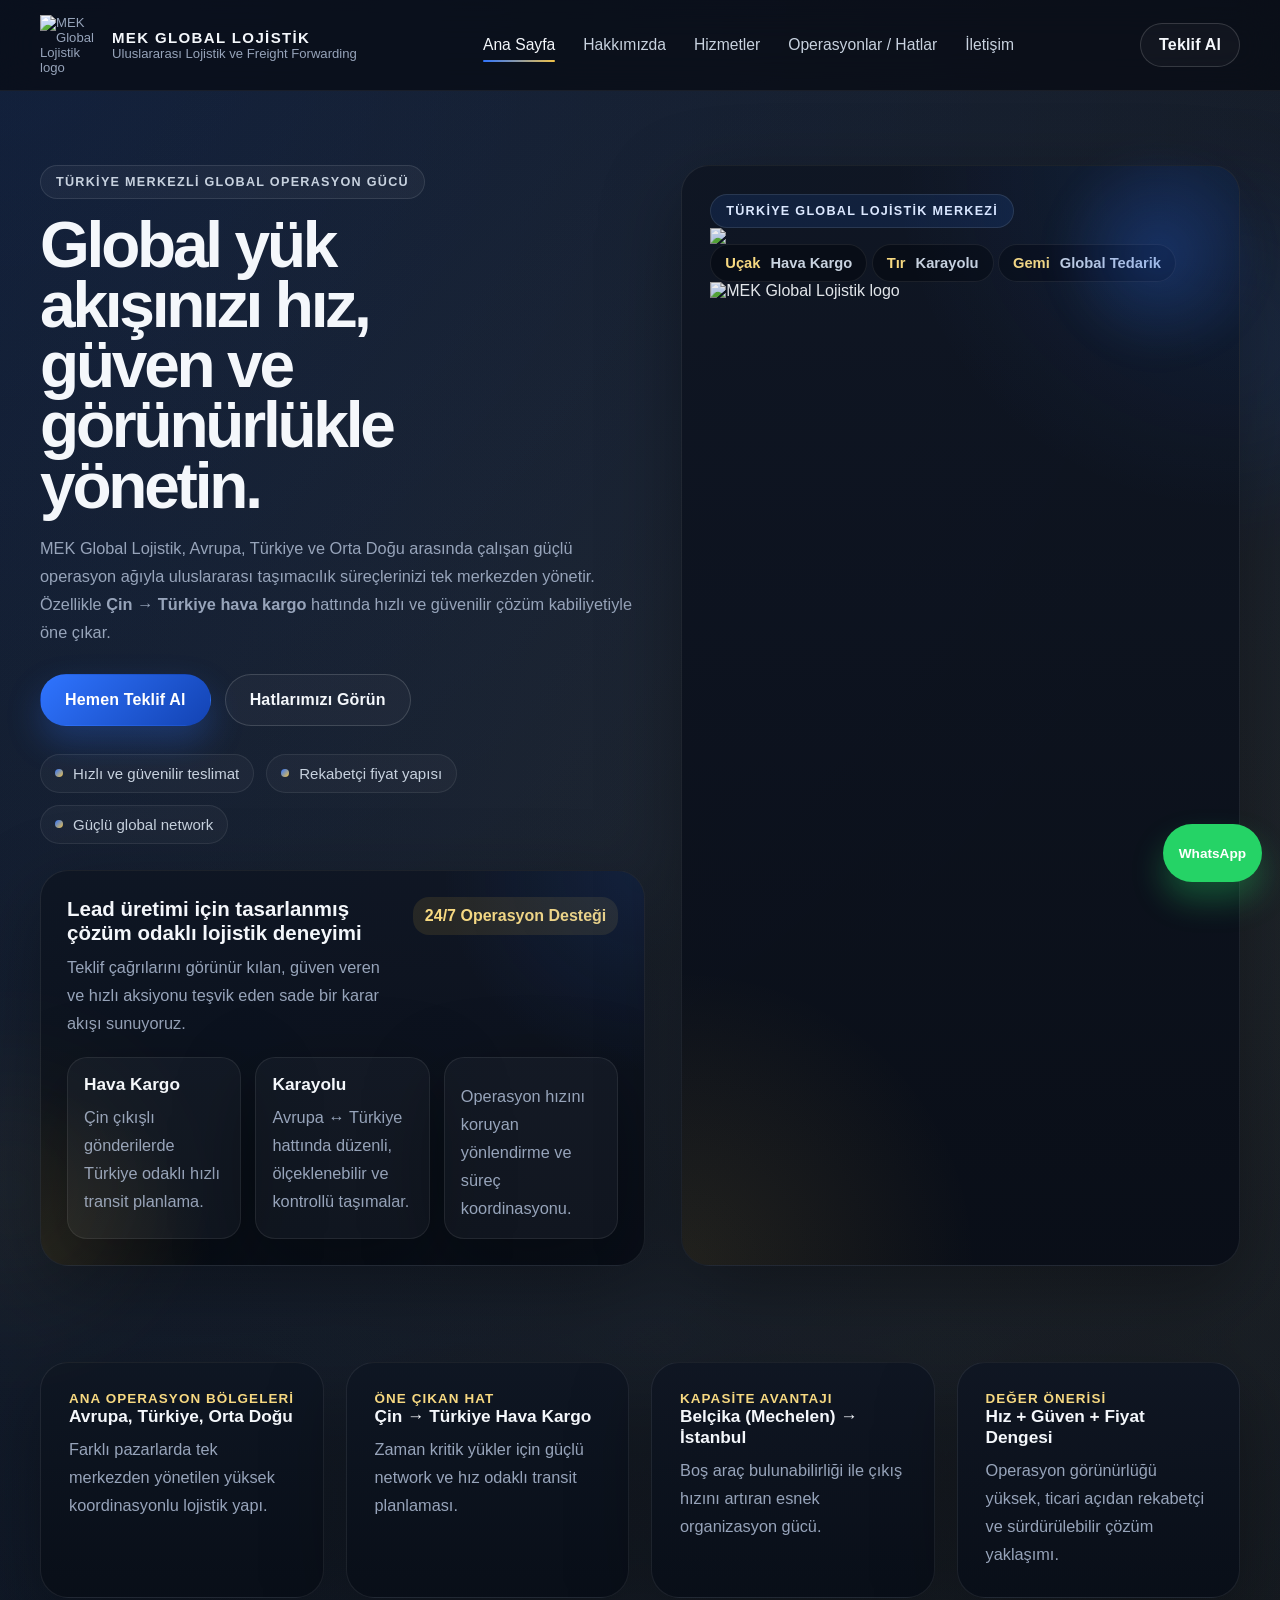
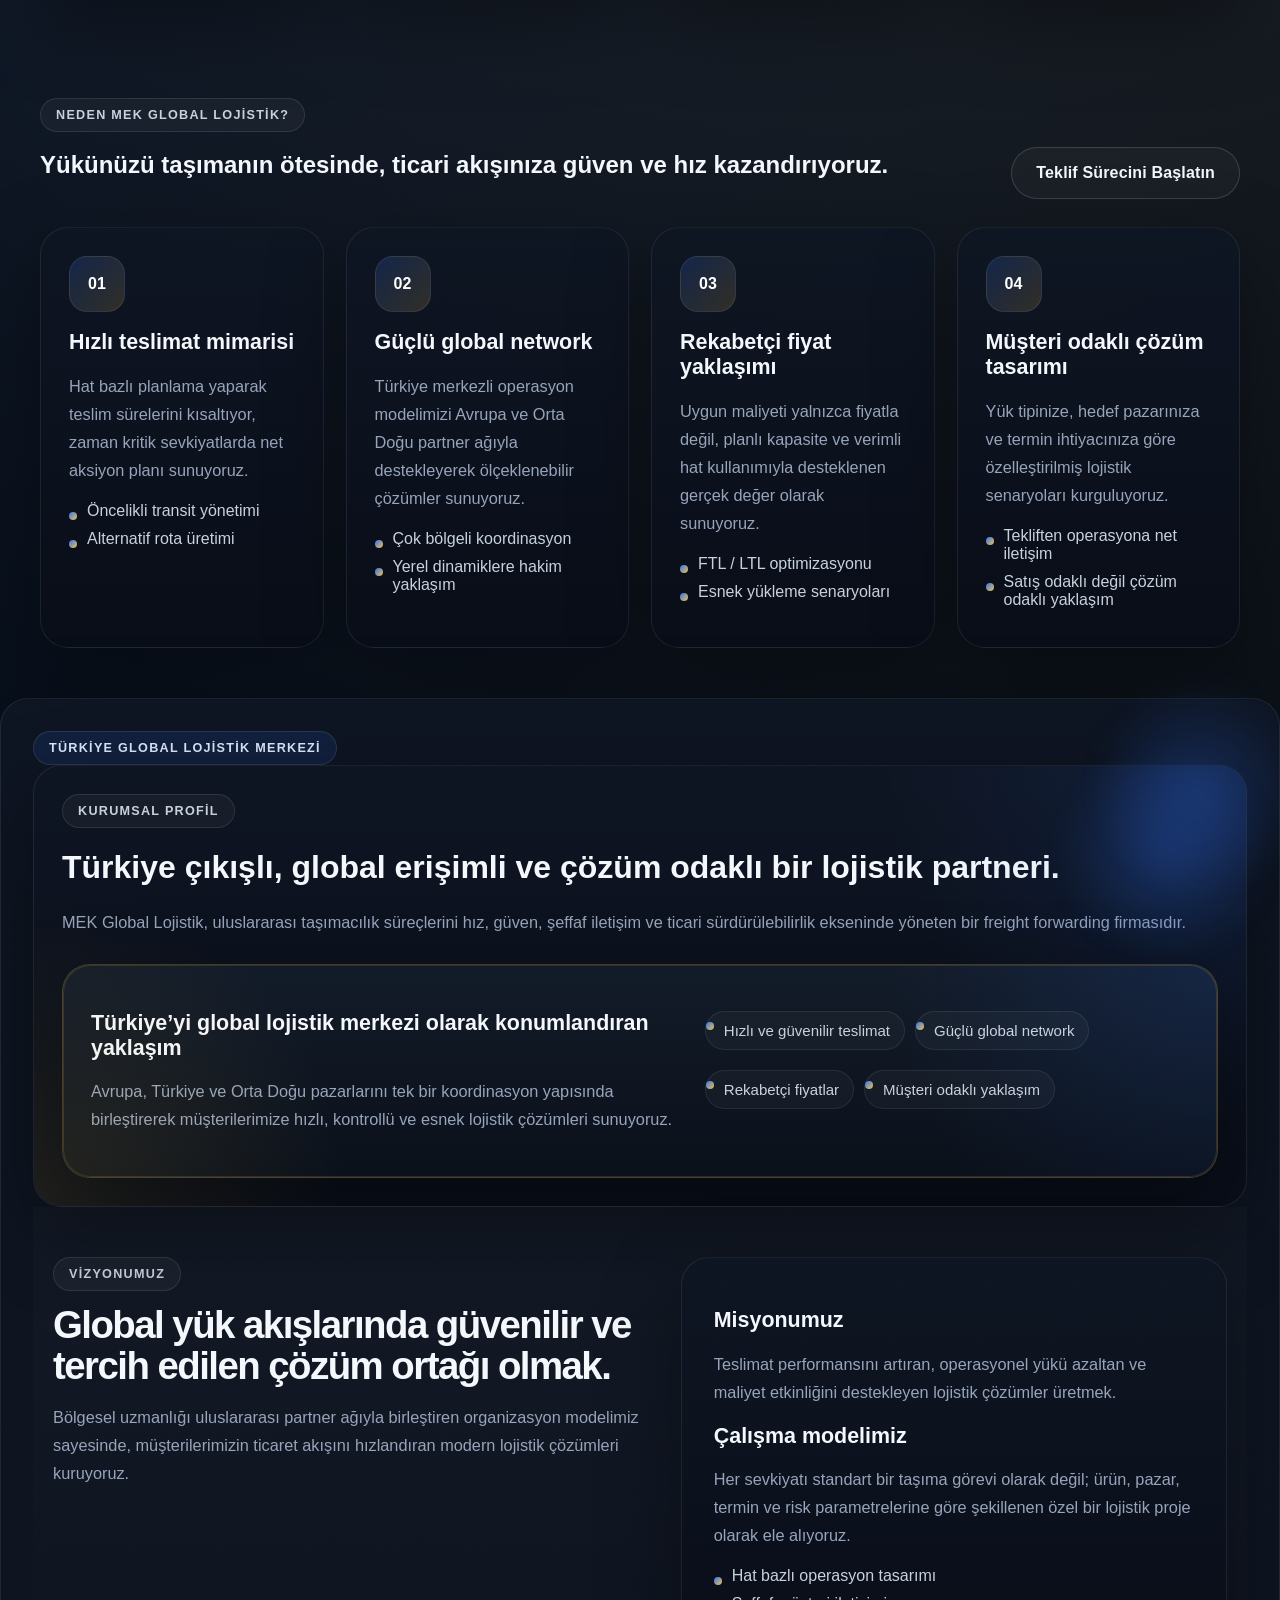
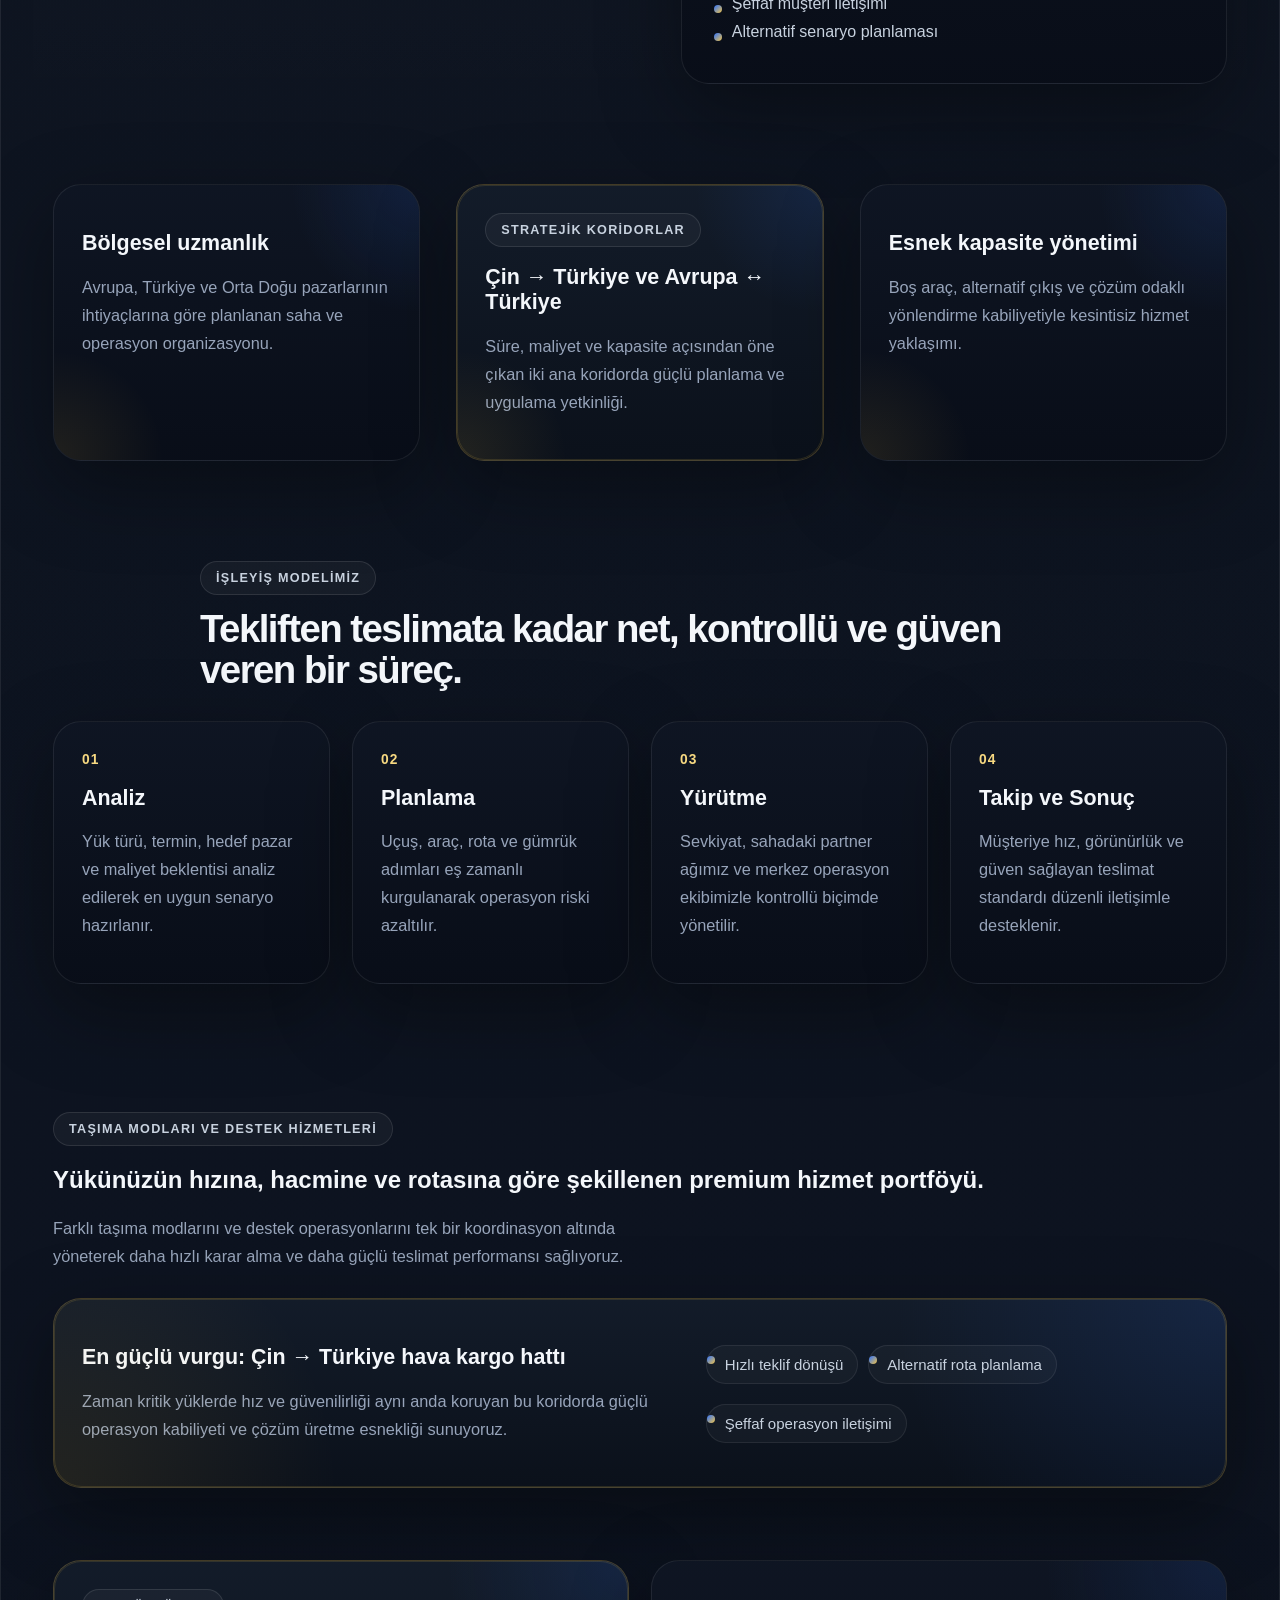
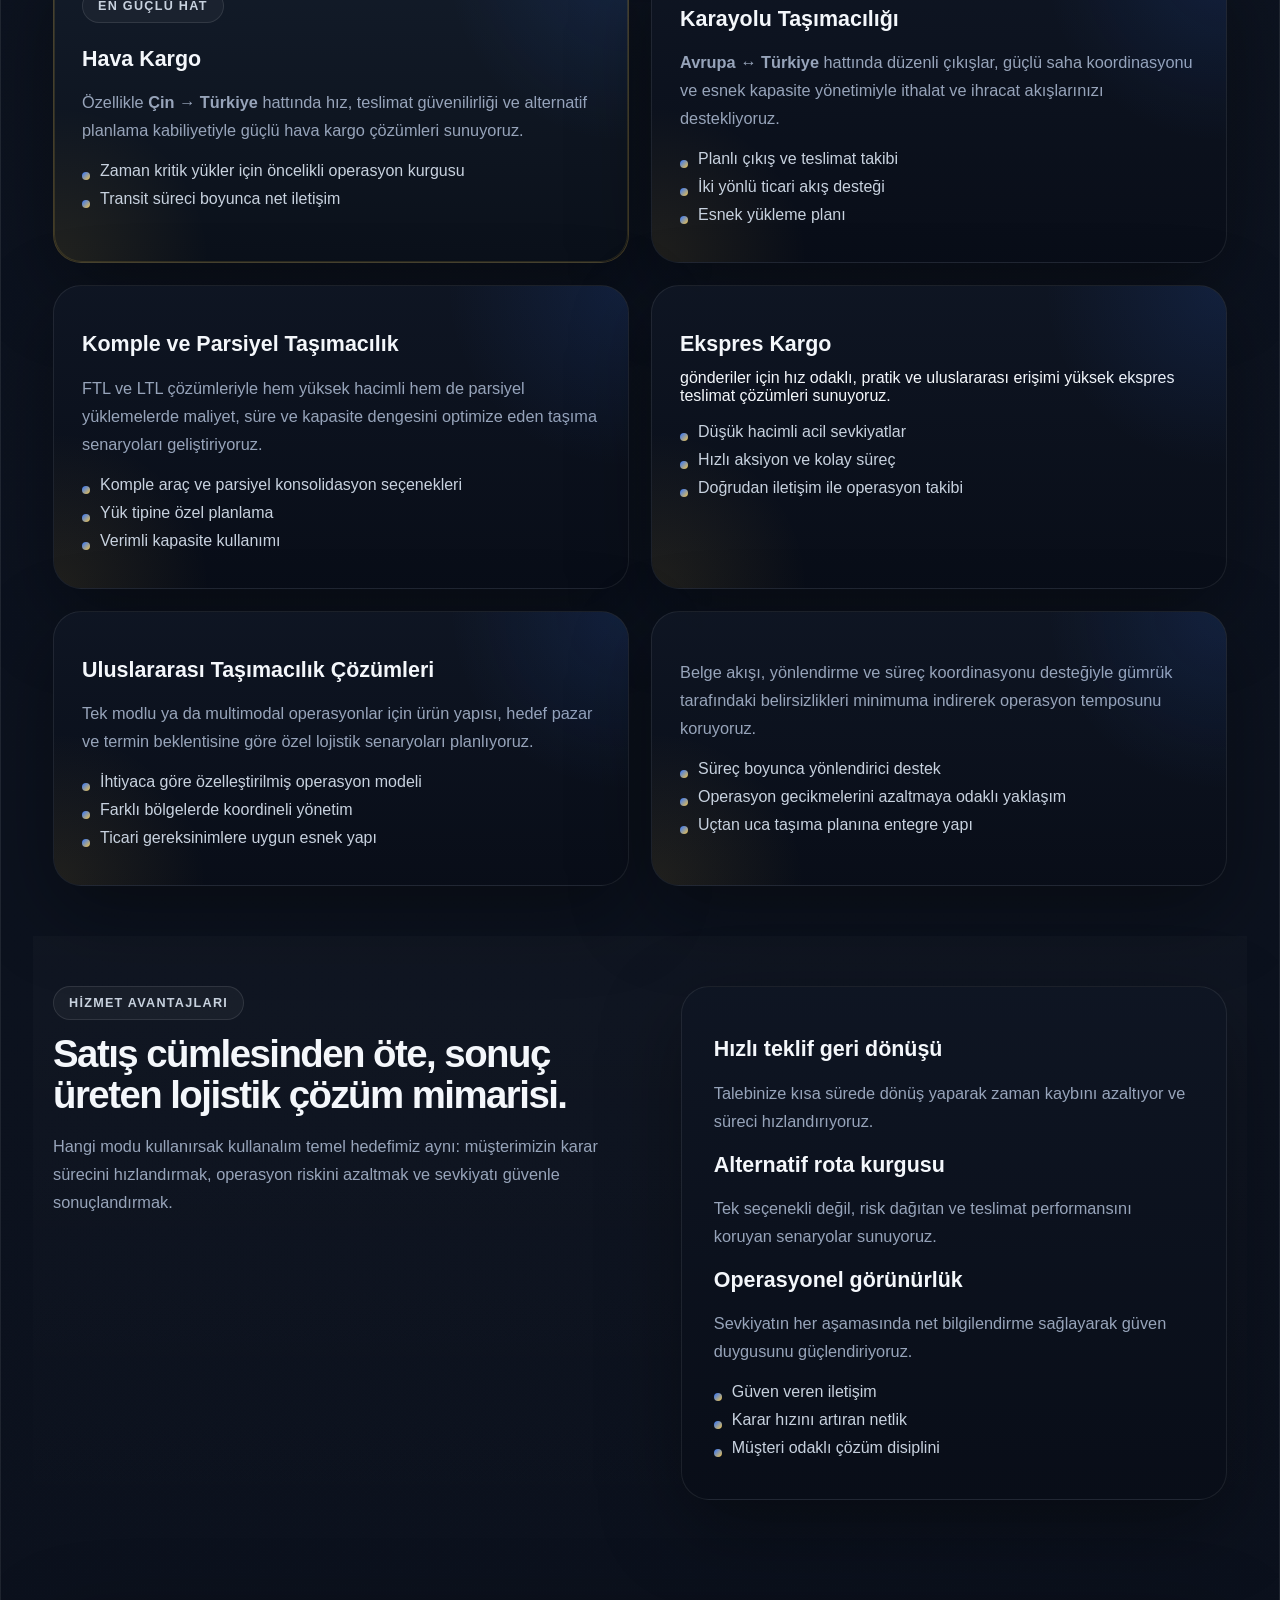
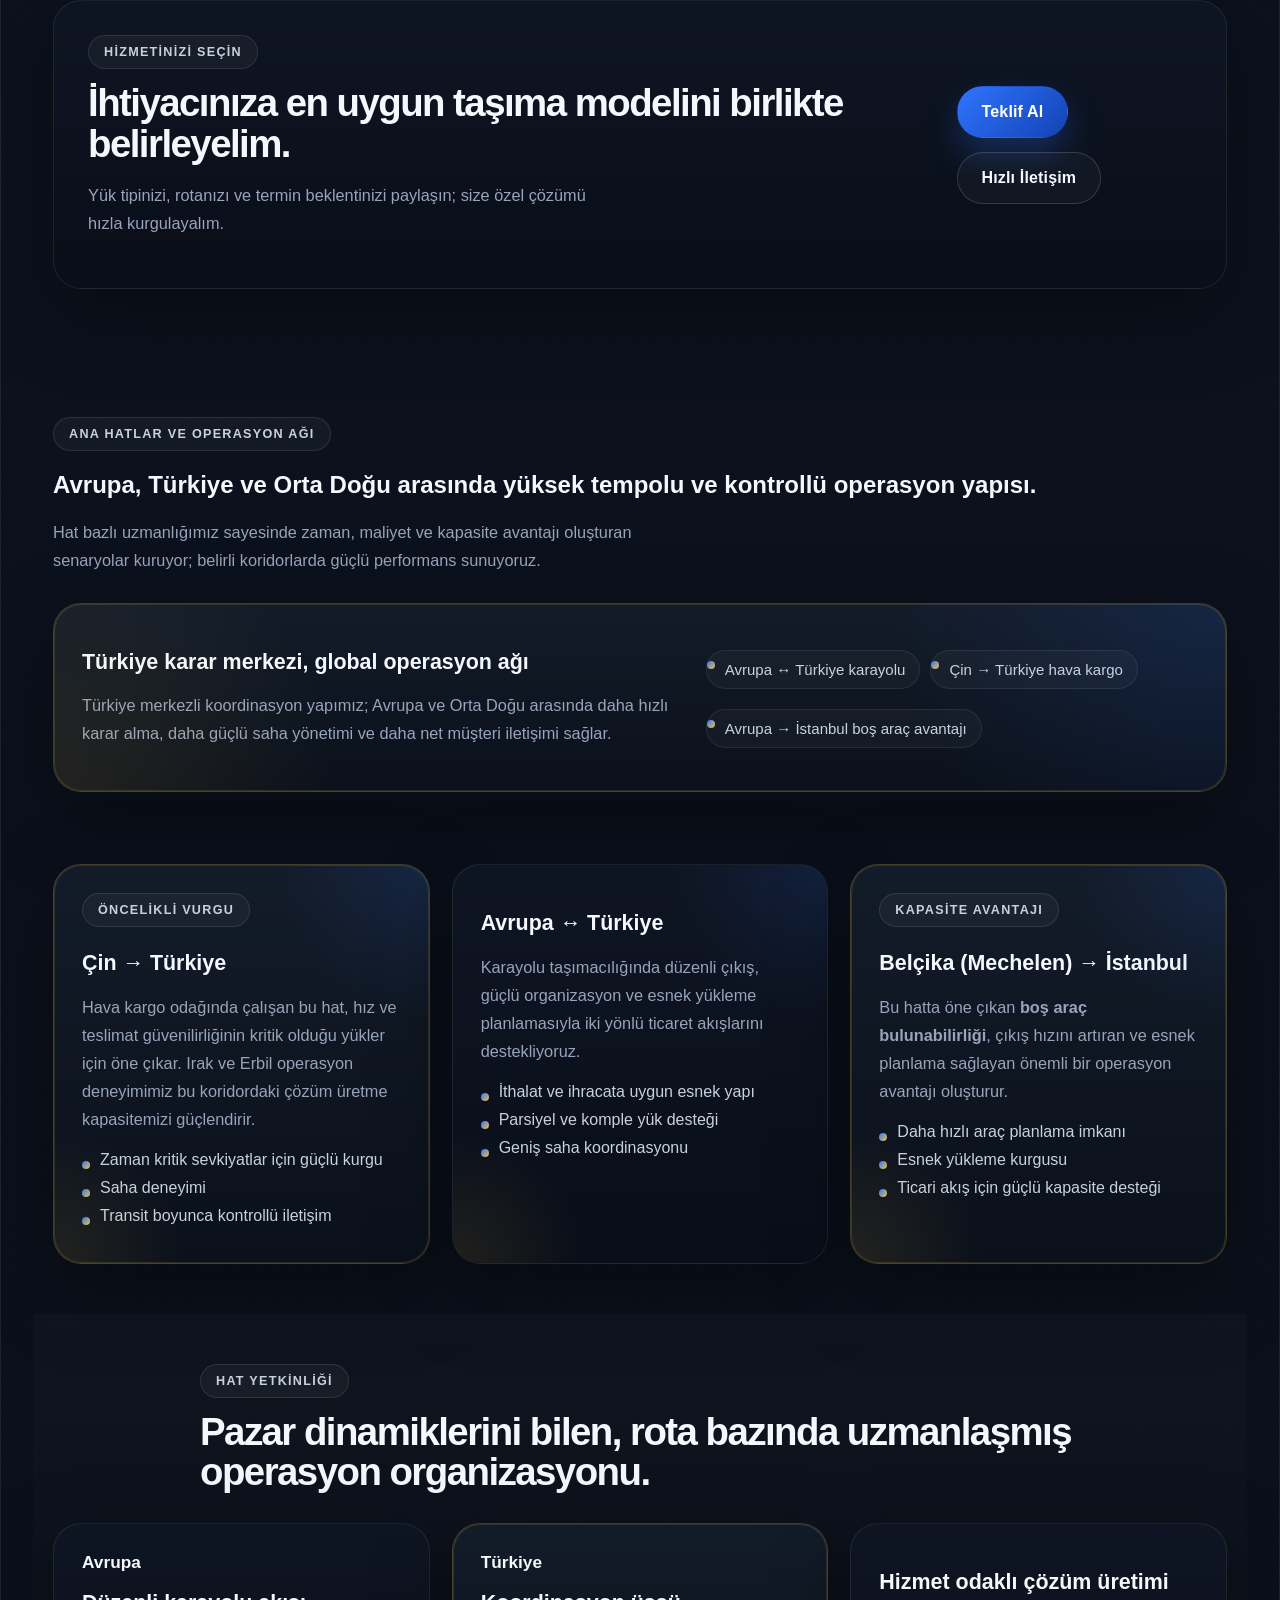
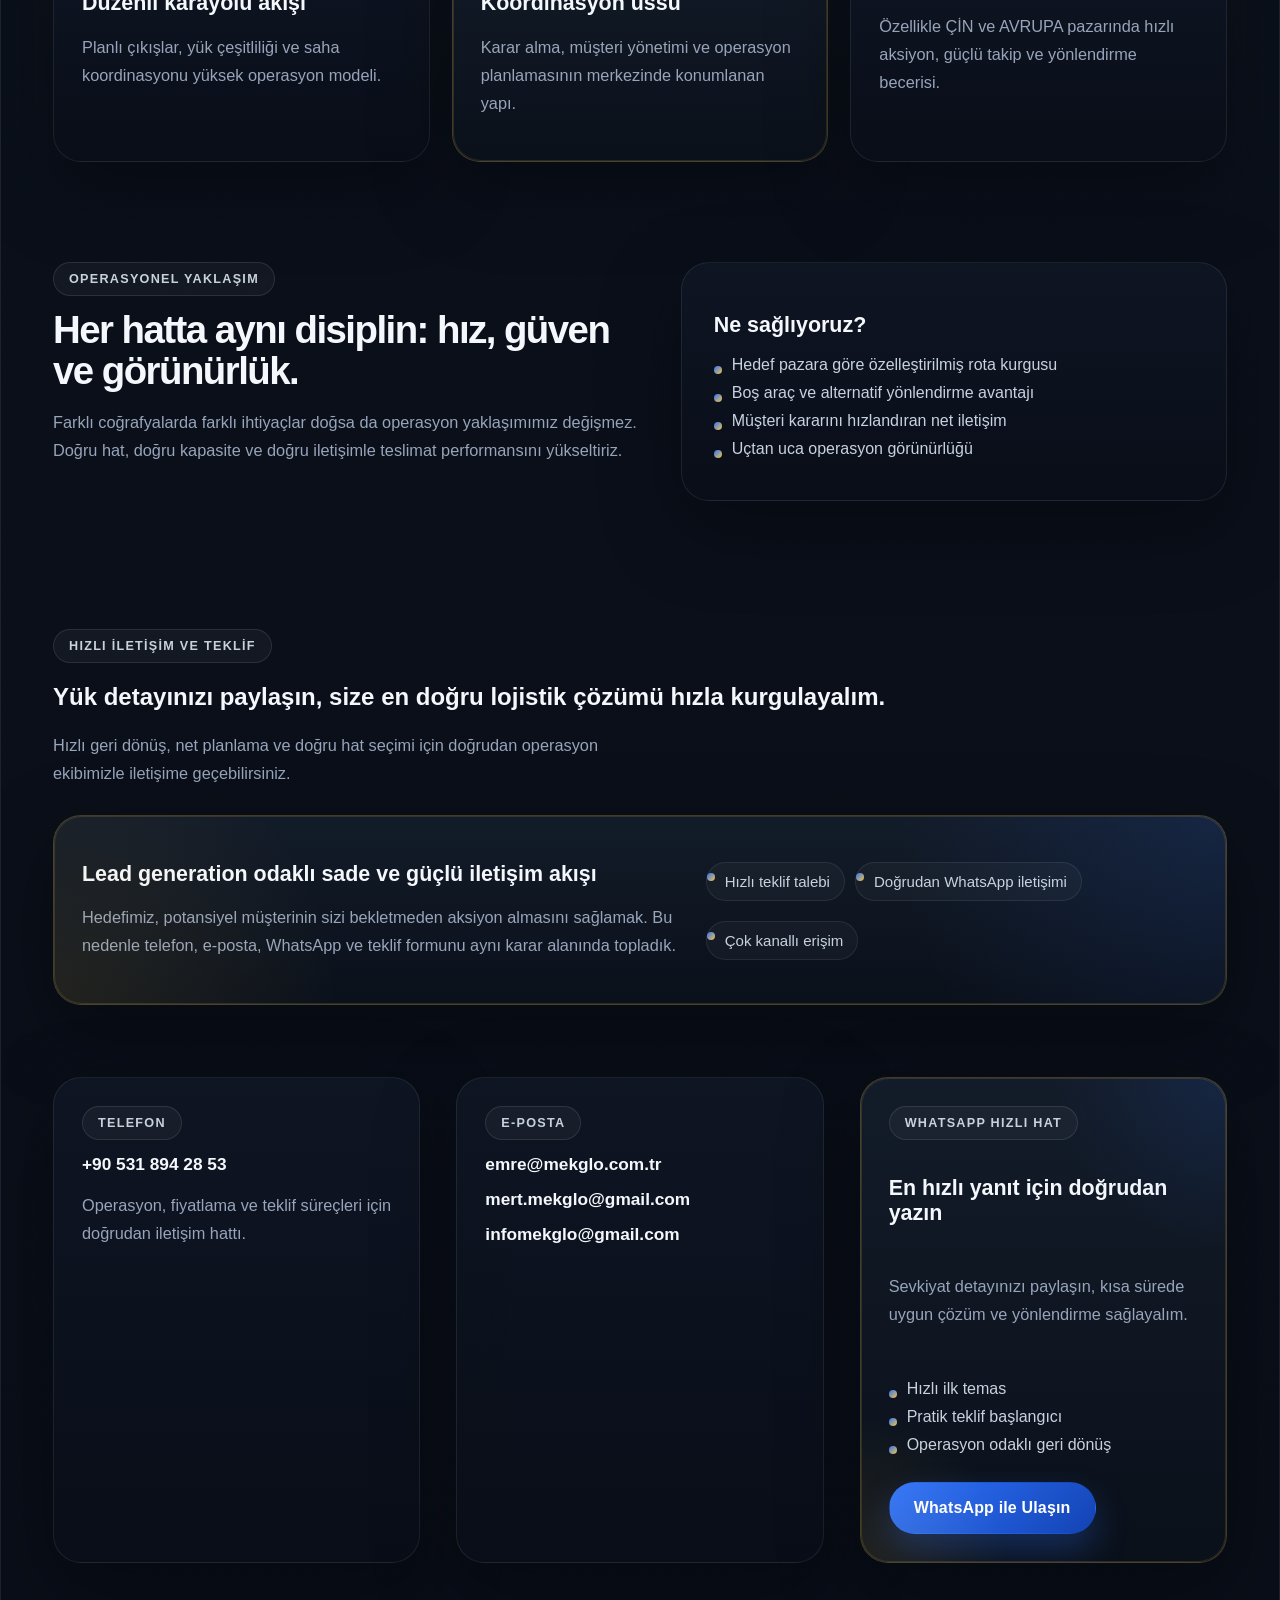
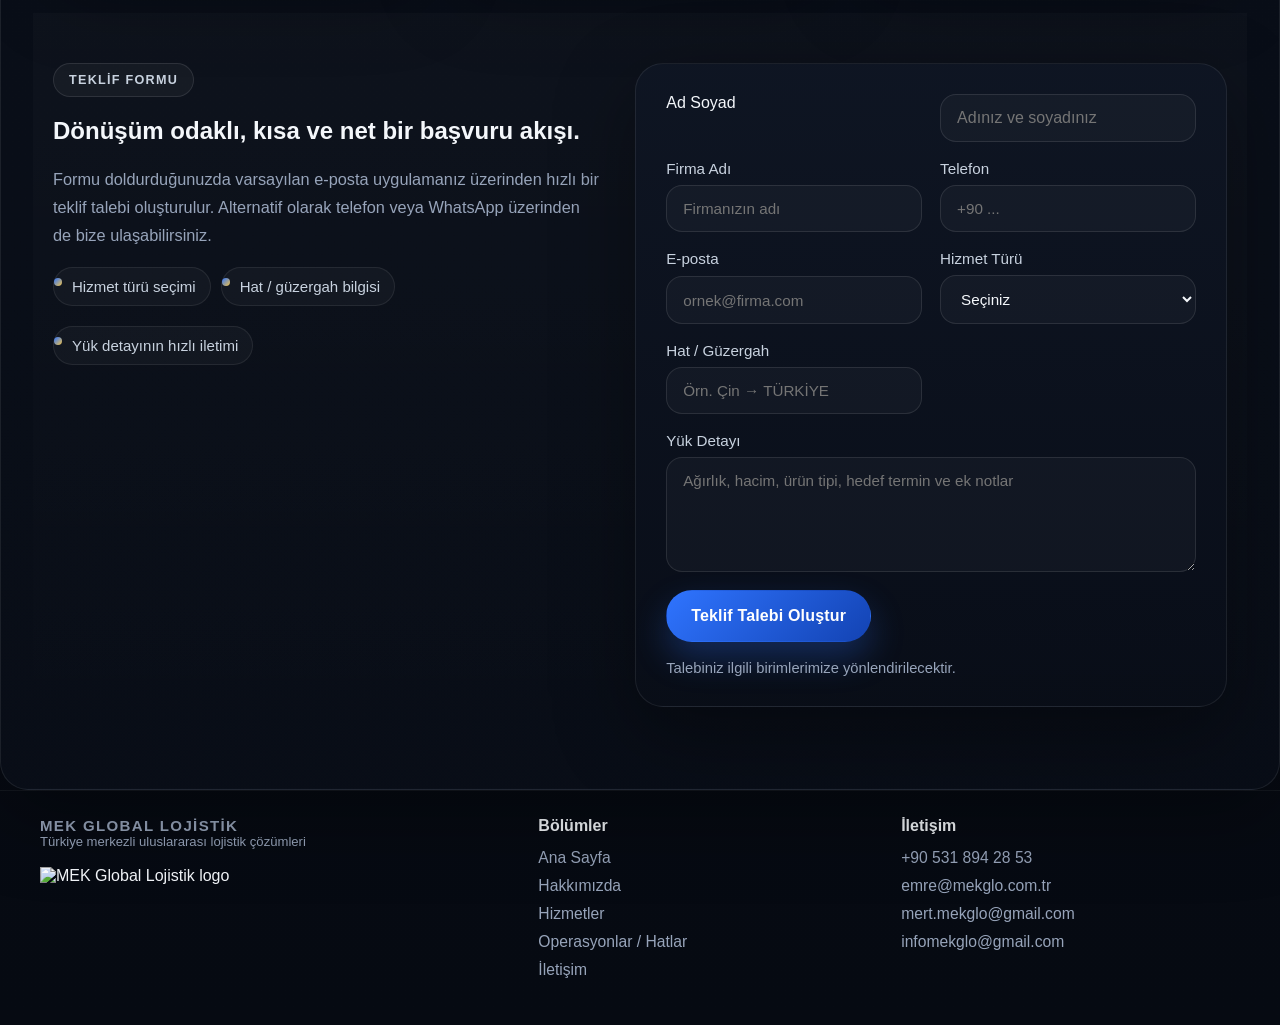
==== commit 0efac6b9: "Update index.html" ====
--- a/index.html
+++ b/index.html
@@ -121,7 +121,7 @@
             <div class="hero-visual card-glow">
               <div class="map-card">
                 <div class="map-badge badge-blue">Türkiye Global Lojistik Merkezi</div>
-               <img      src="https://www.instagram.com/p/DTKfj94COkc/?utm_source=ig_web_copy_link&igsh=MzRlODBiNWFlZA==" alt="MEK Global Lojistik logo" />
+               <img src="https://media.licdn.com/dms/image/v2/D4D22AQGRxU5yySCEIg/feedshare-image-high-res/B4DZuSmiZ9K0Ao-/0/1767691137156?e=1781740800&v=beta&t=WE-lQnAn032SQ1sfmDPTD_Tq8PFe5Mb39tCv0J_z9uE" />
              
                   <rect width="960" height="60" rx="36" fill="#09111D"></rect>
                   <g opacity="0.32">
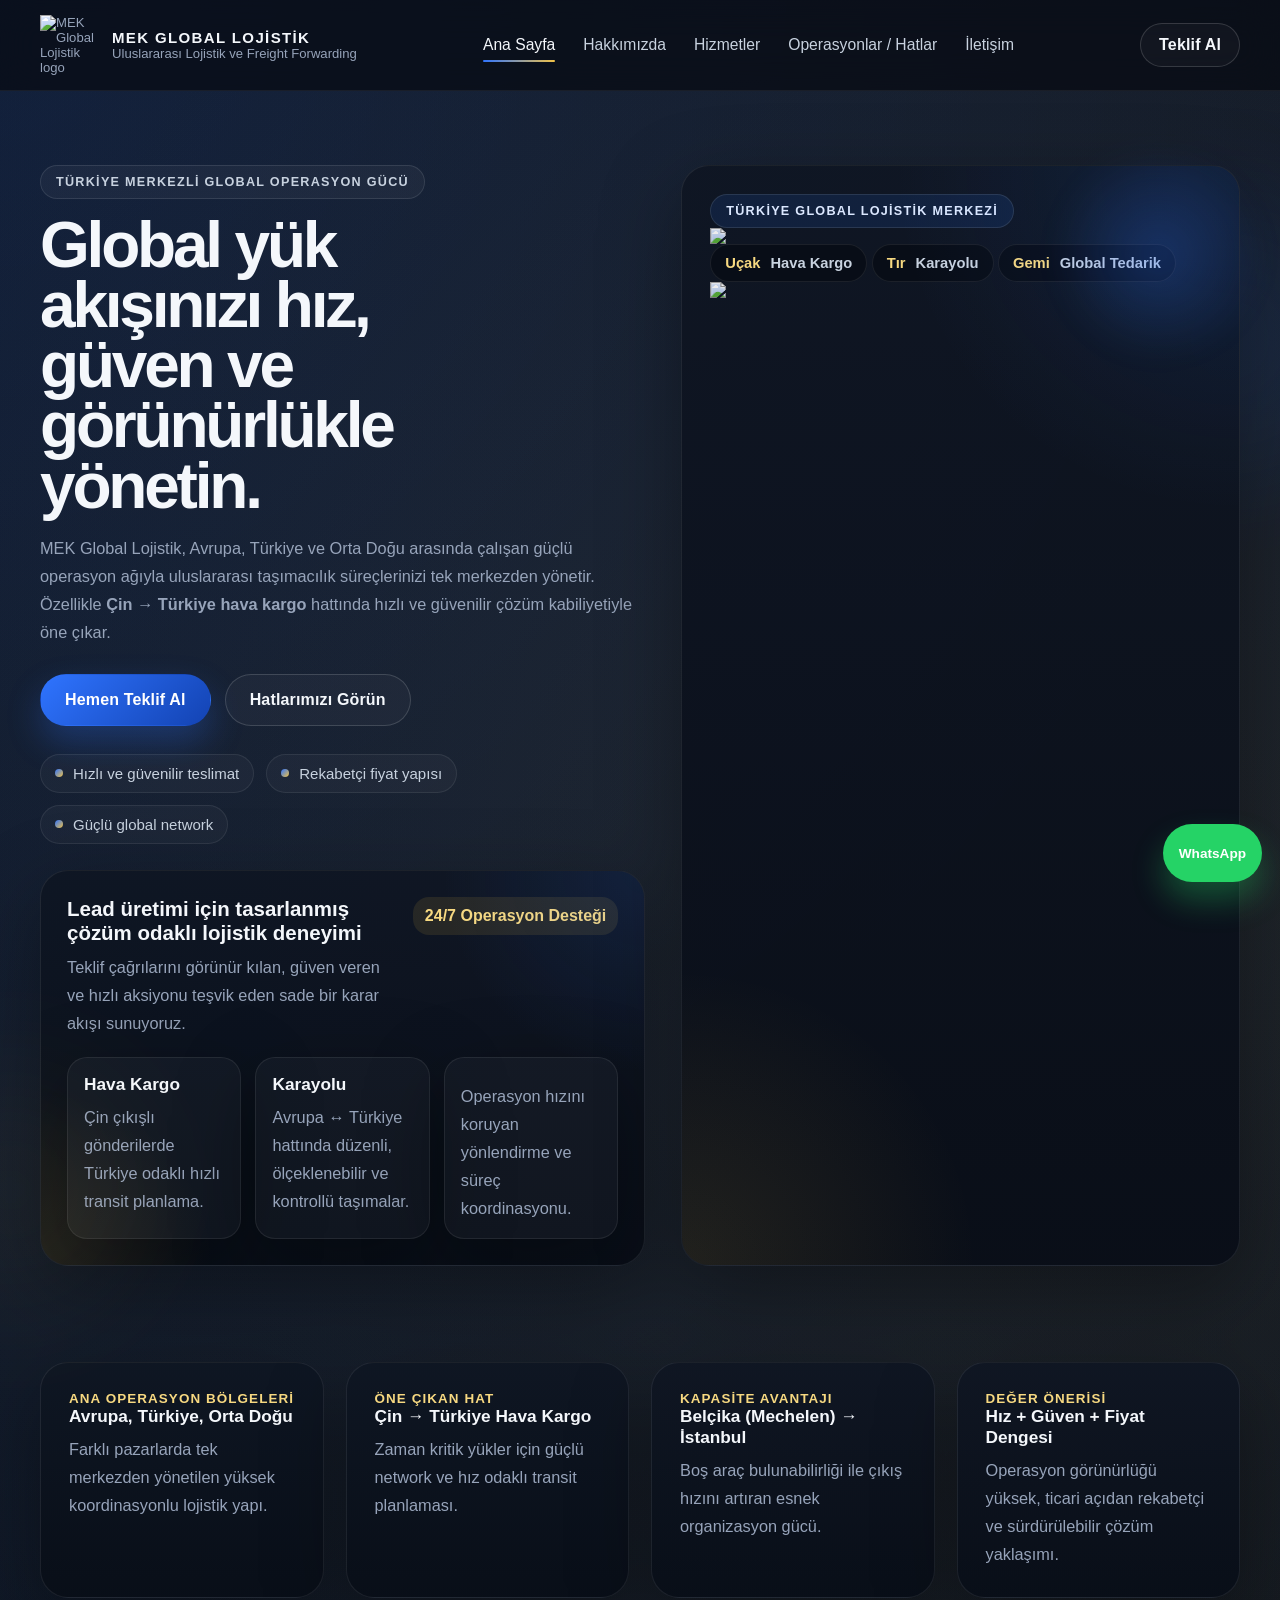
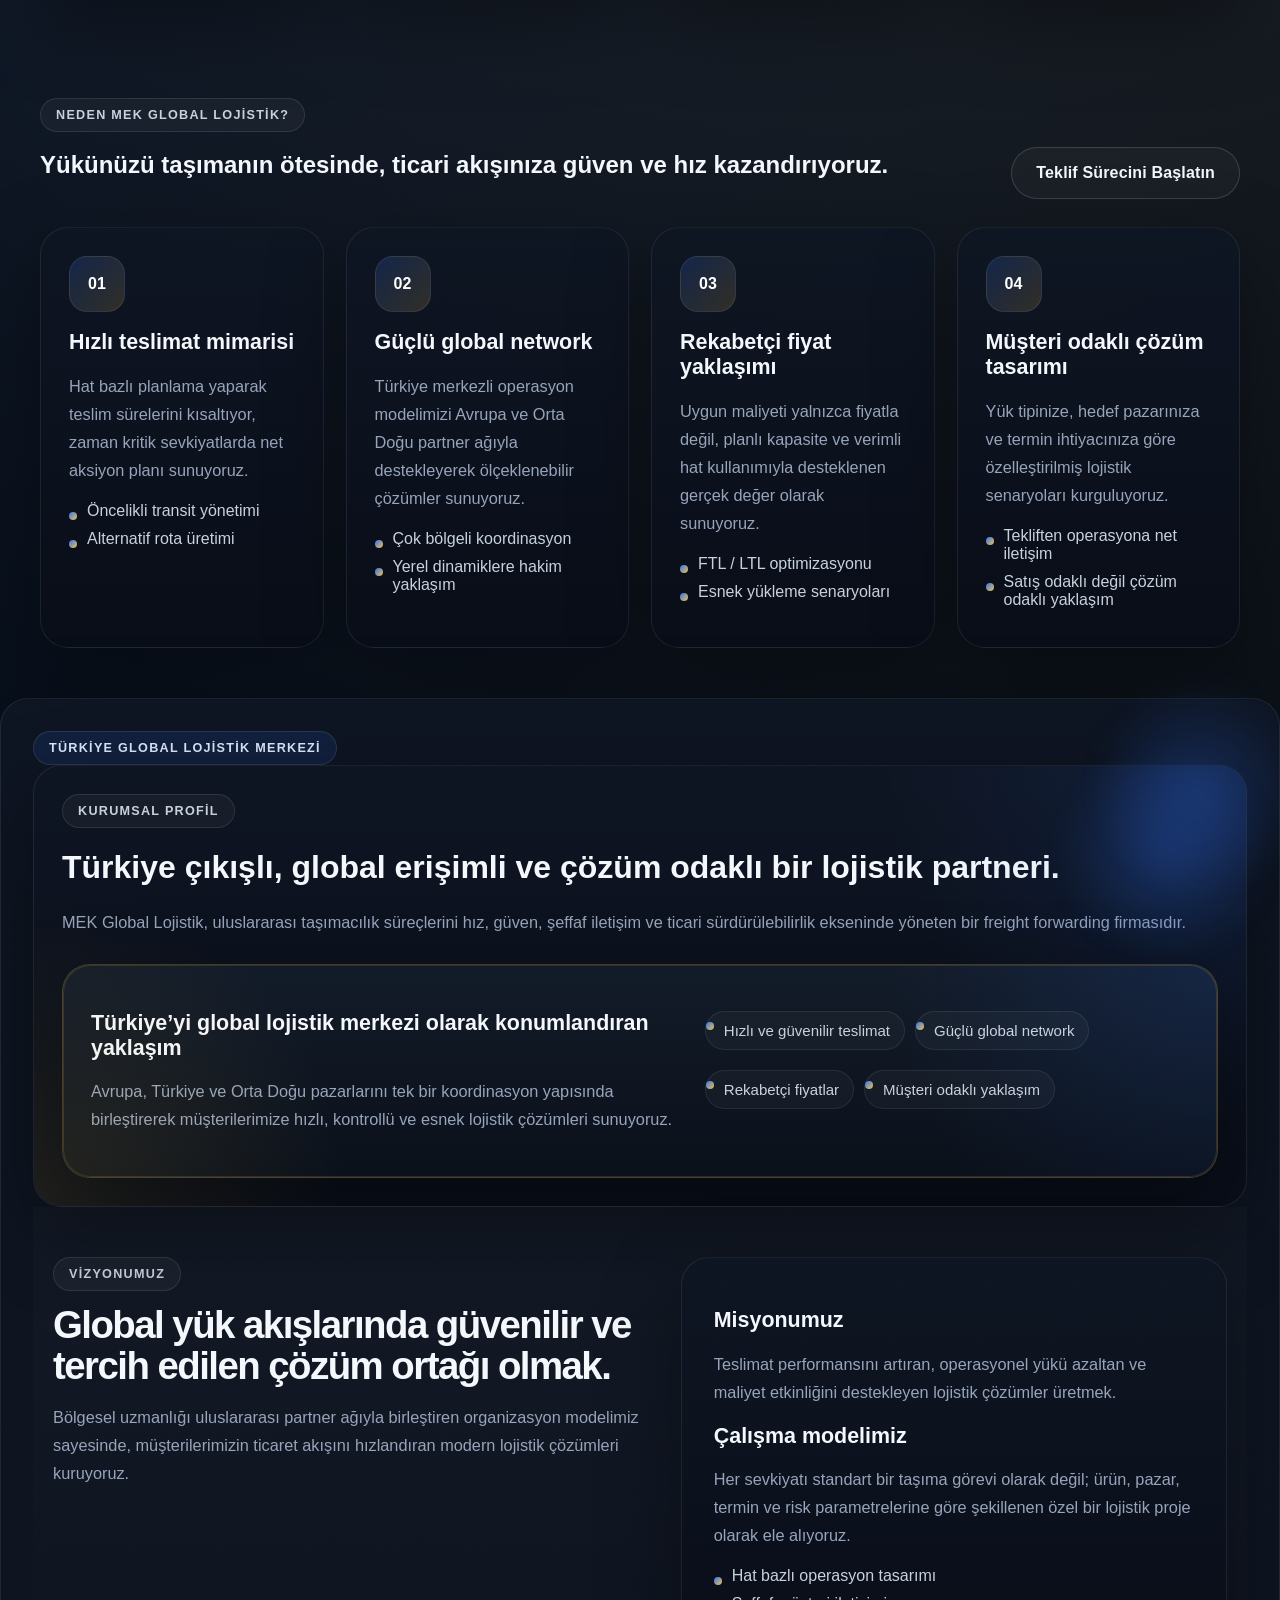
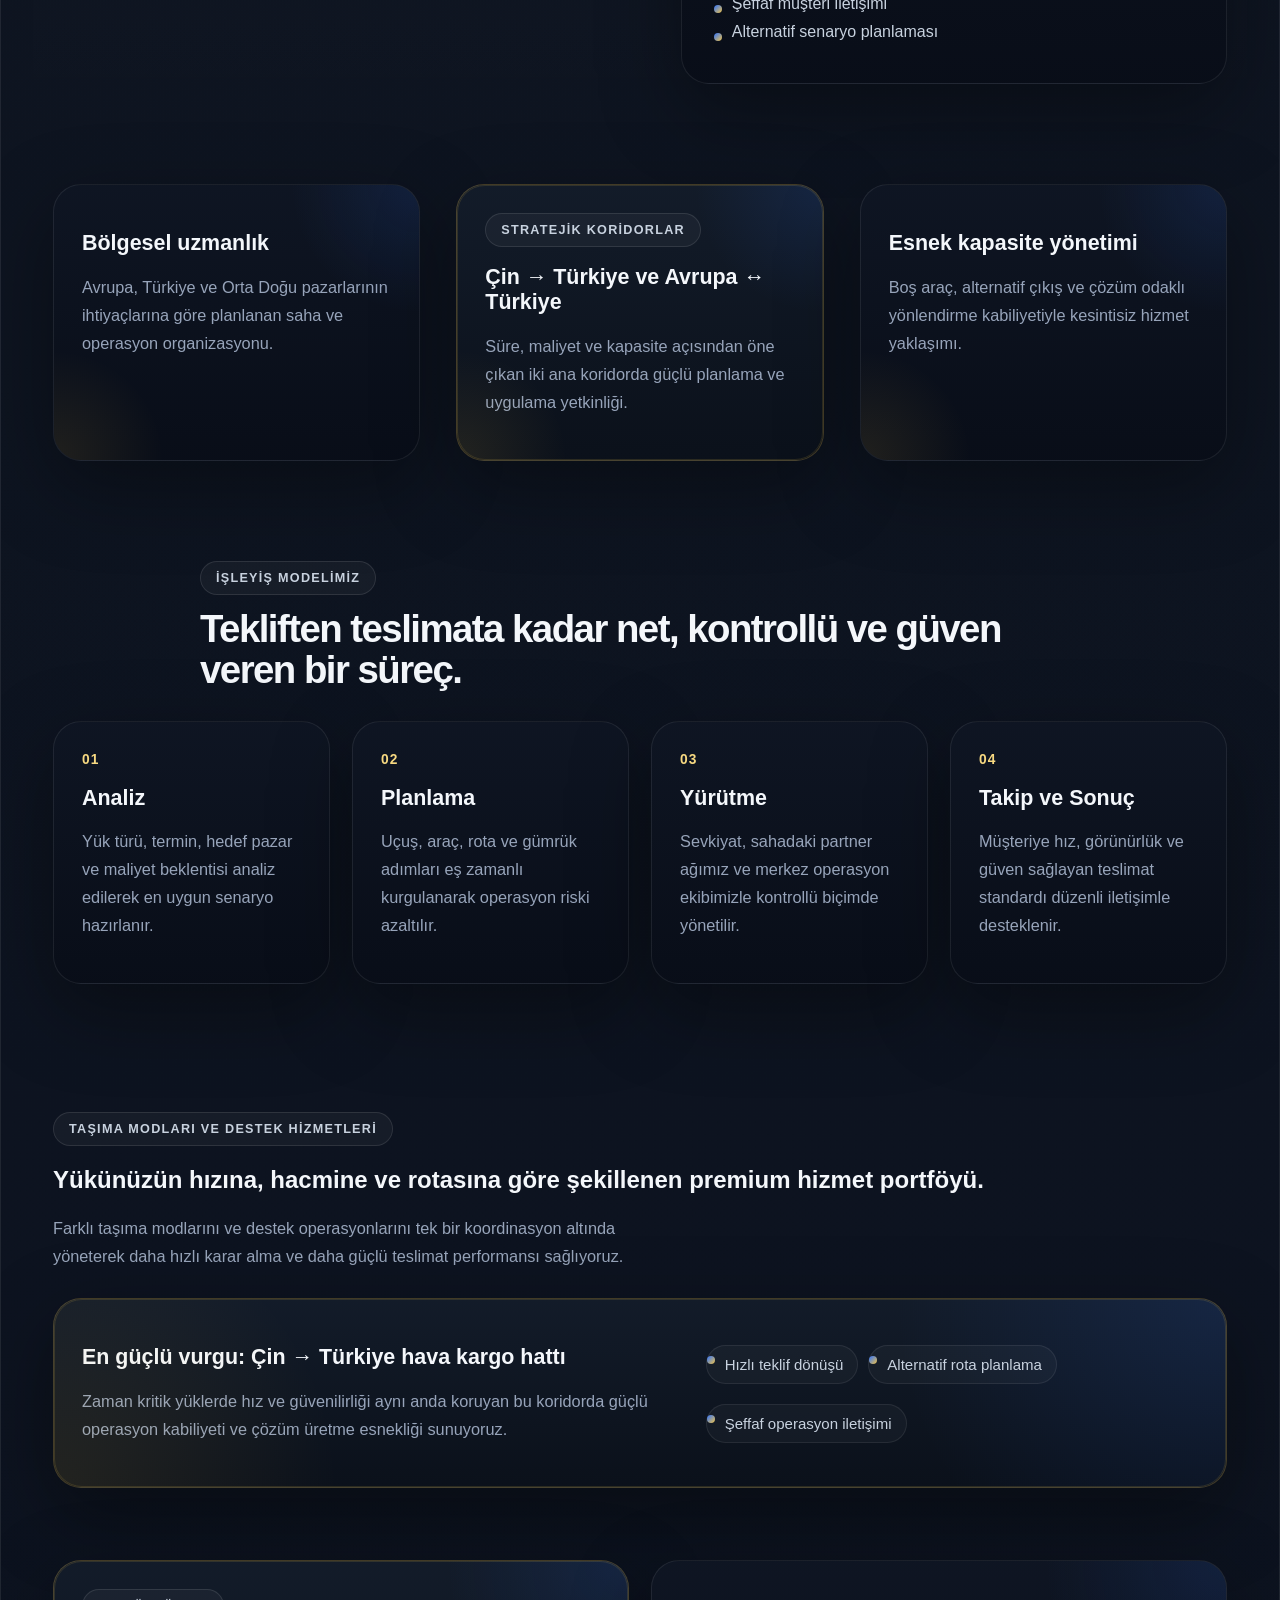
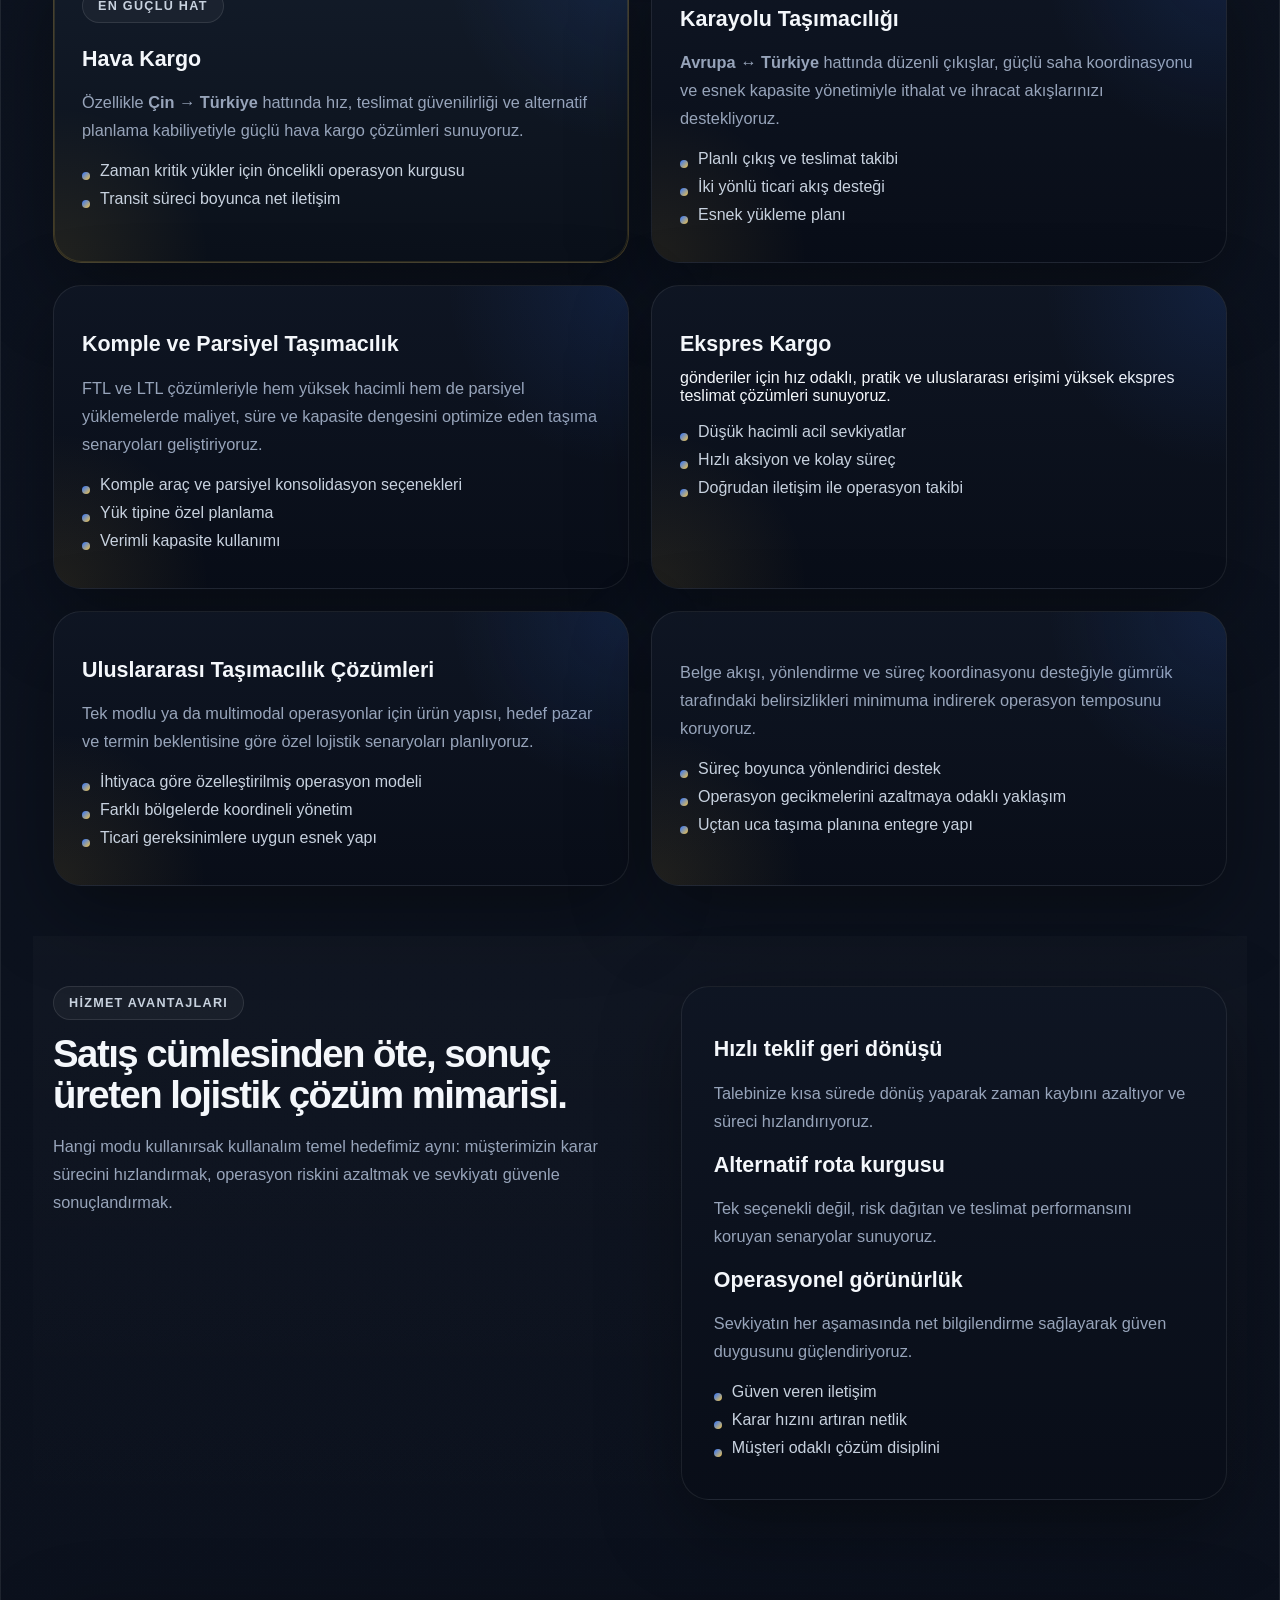
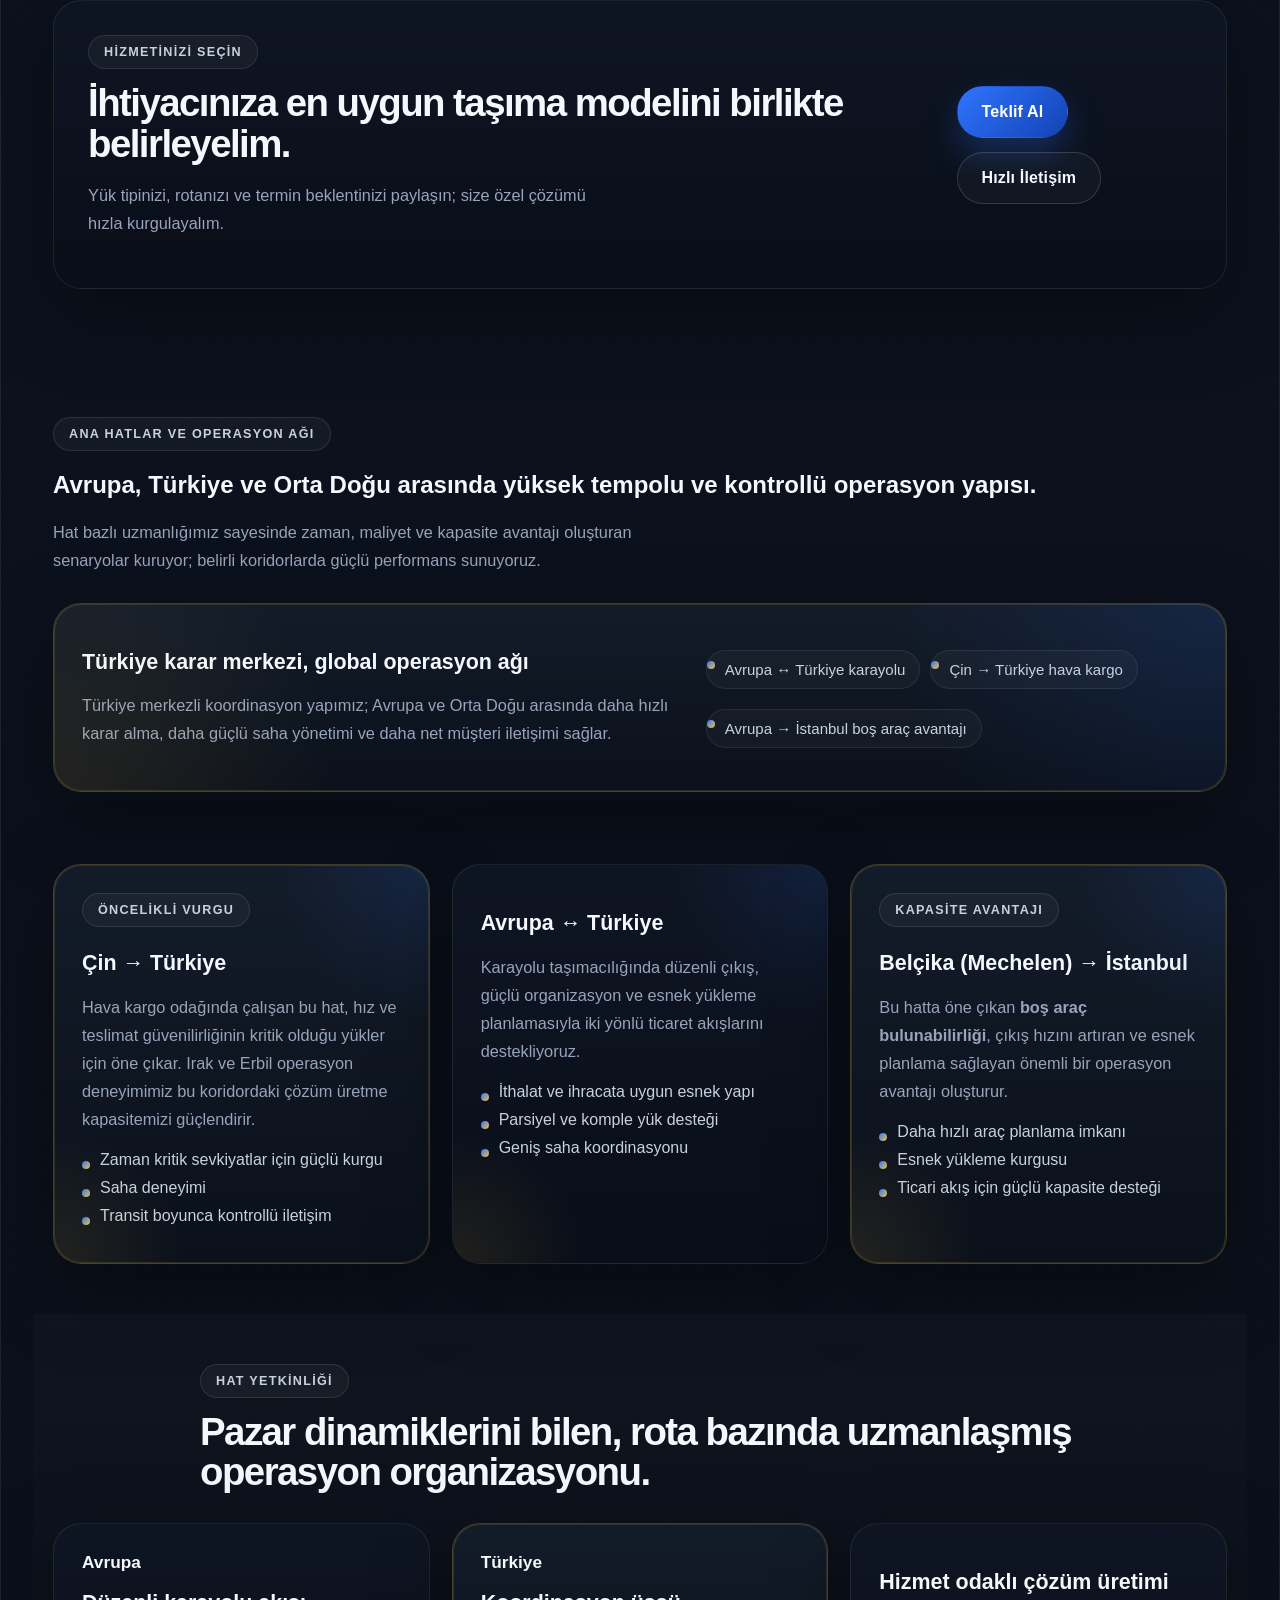
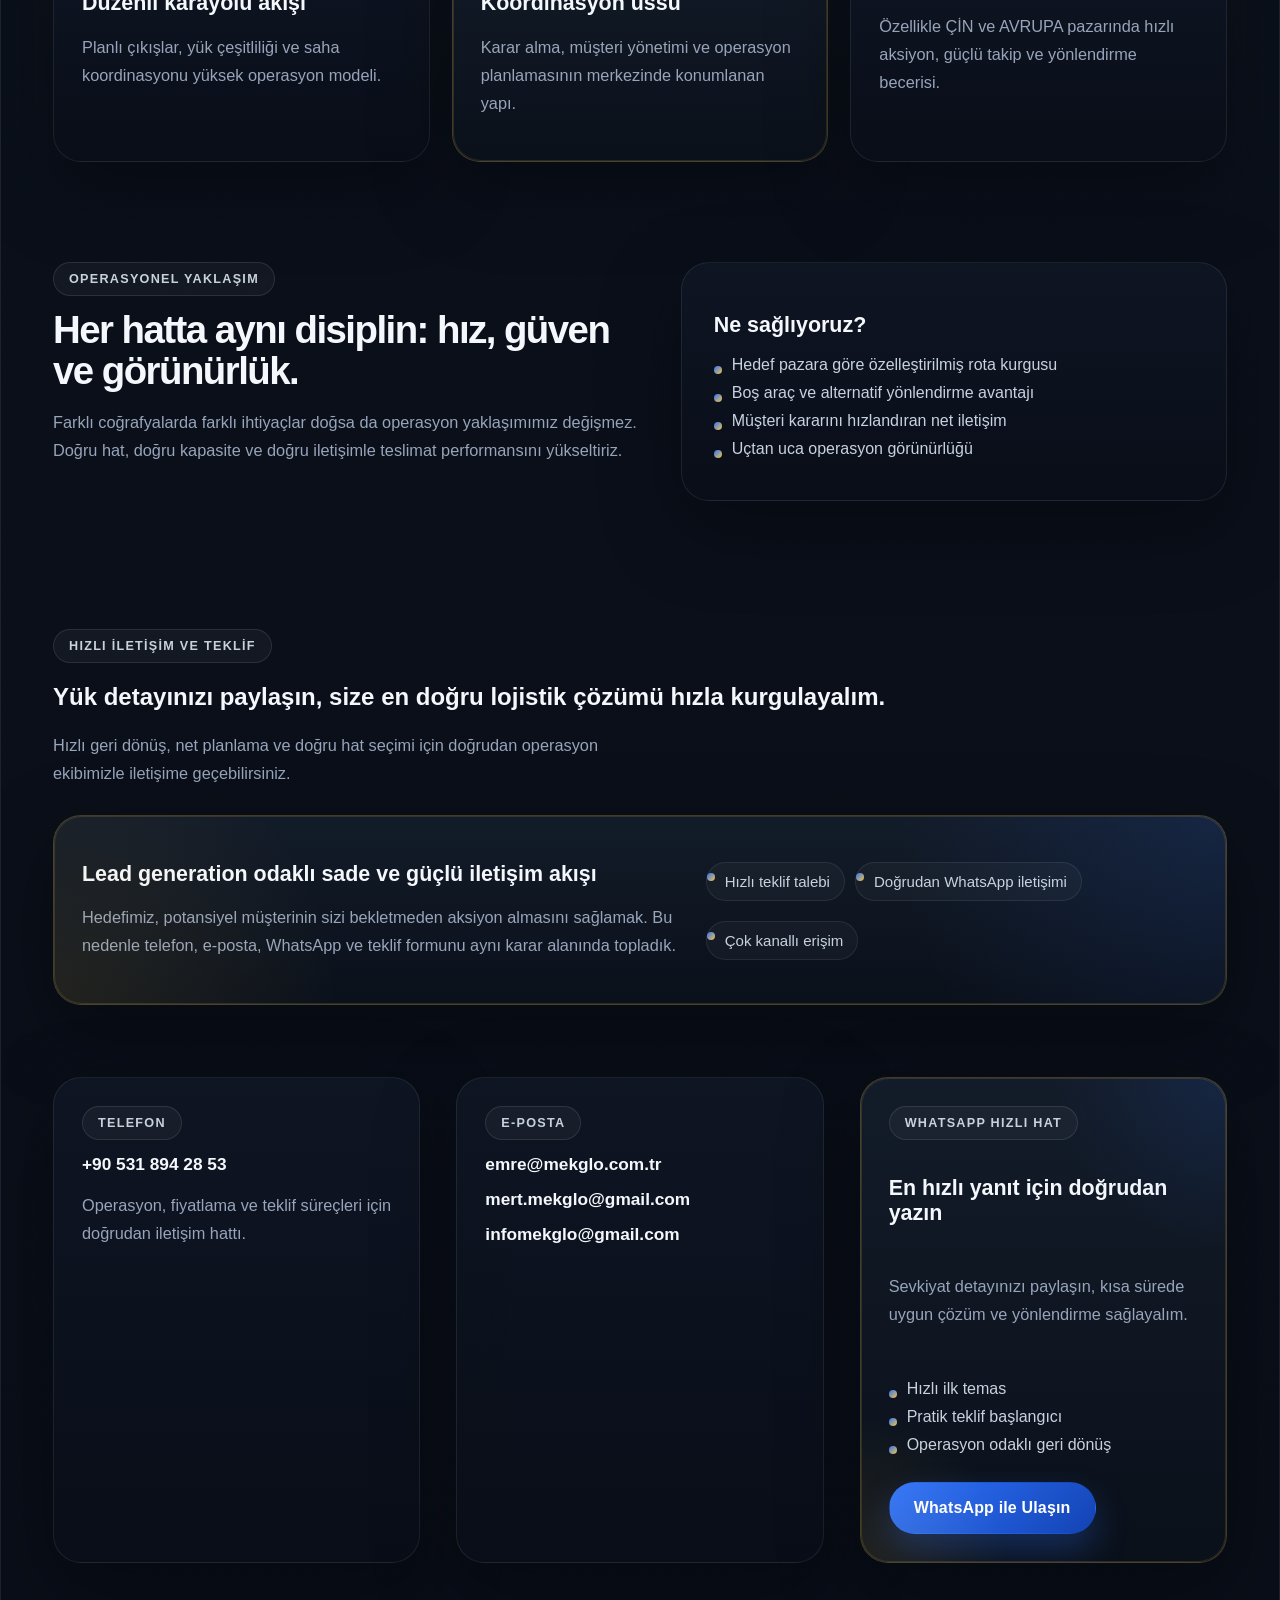
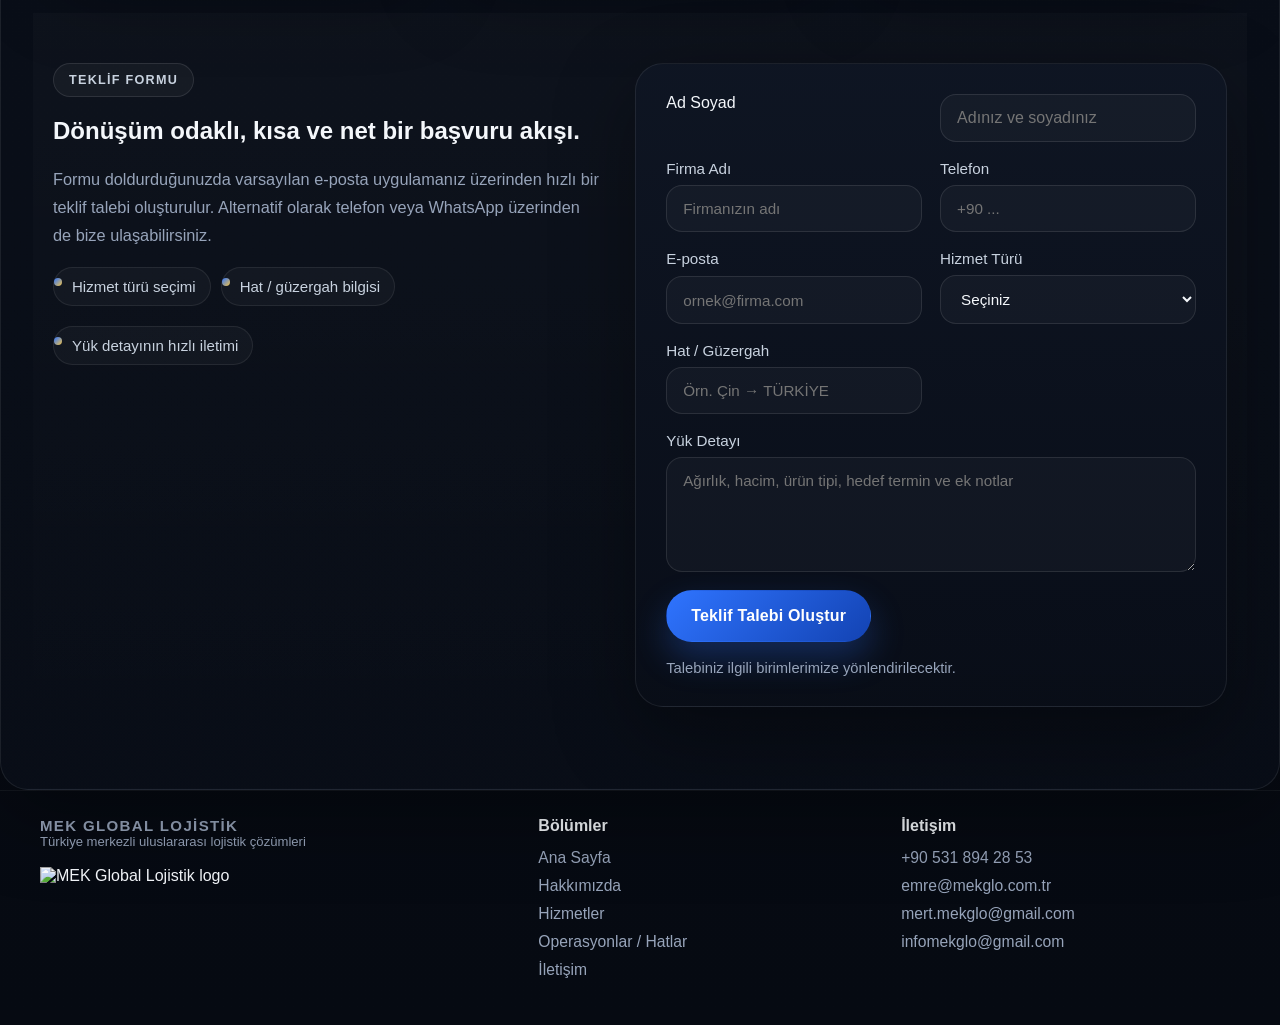
==== commit 3584a0c2: "Update index.html" ====
--- a/index.html
+++ b/index.html
@@ -164,7 +164,7 @@
                   <div class="mode-item"><span>Uçak</span> Hava Kargo</div>
                   <div class="mode-item"><span>Tır</span> Karayolu</div>
                   <div class="mode-item"><span>Gemi</span> Global Tedarik</div>
-            <img src="https://media.licdn.com/dms/image/v2/D4D22AQHqGYNaAdPKhA/feedshare-shrink_2048_1536/B4DZoB6og7GkAw-/0/1760968745924?e=1778112000&v=beta&t=THEEOahdcLLxxDK67OVllv7sVJSA7hkce8pvsUy7iEg" alt="MEK Global Lojistik logo" />
+            <img src="https://media.licdn.com/dms/image/v2/D4D22AQHqGYNaAdPKhA/feedshare-image-high-res/B4DZoB6og7GkAo-/0/1760968745924?e=1781740800&v=beta&t=p1HZksufMlxqvE_nWIgqJ31orw7WrndQDLCBR5BDAiI" />
               </div>
             </div>
           </div>
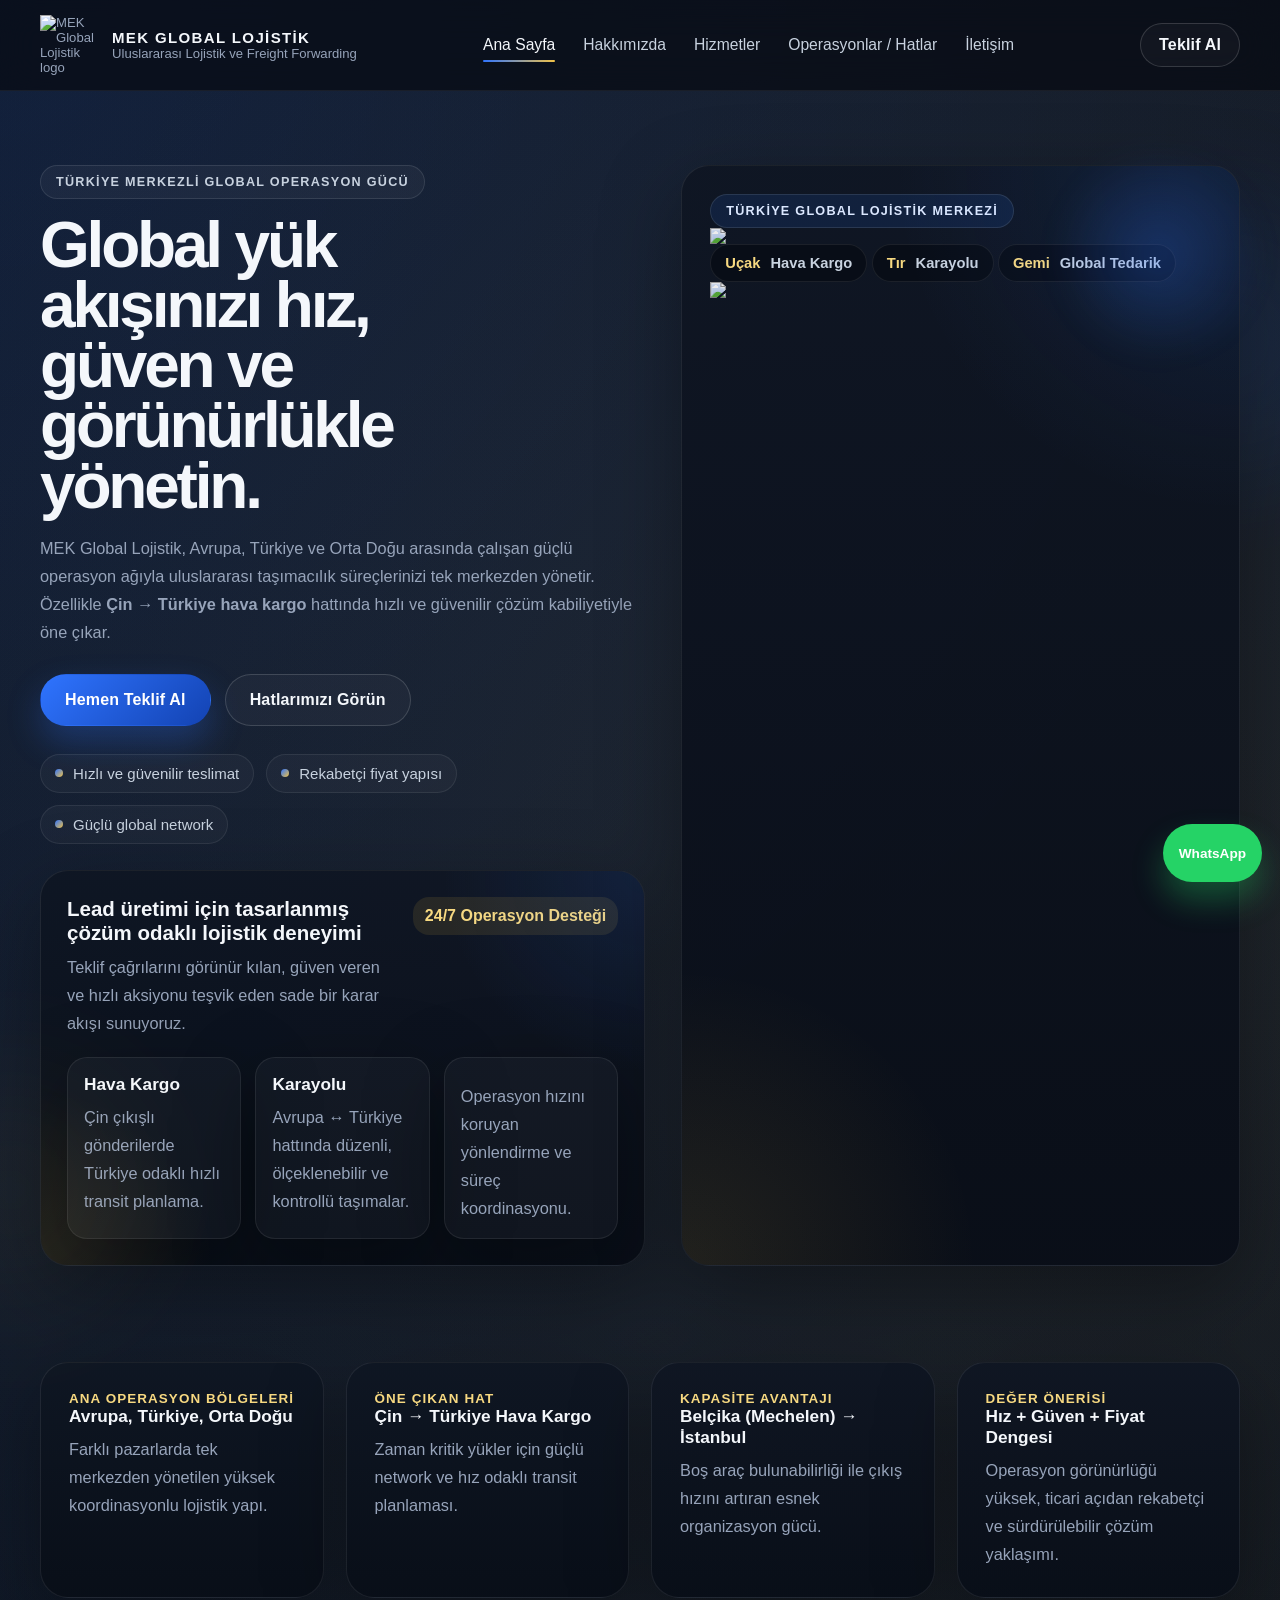
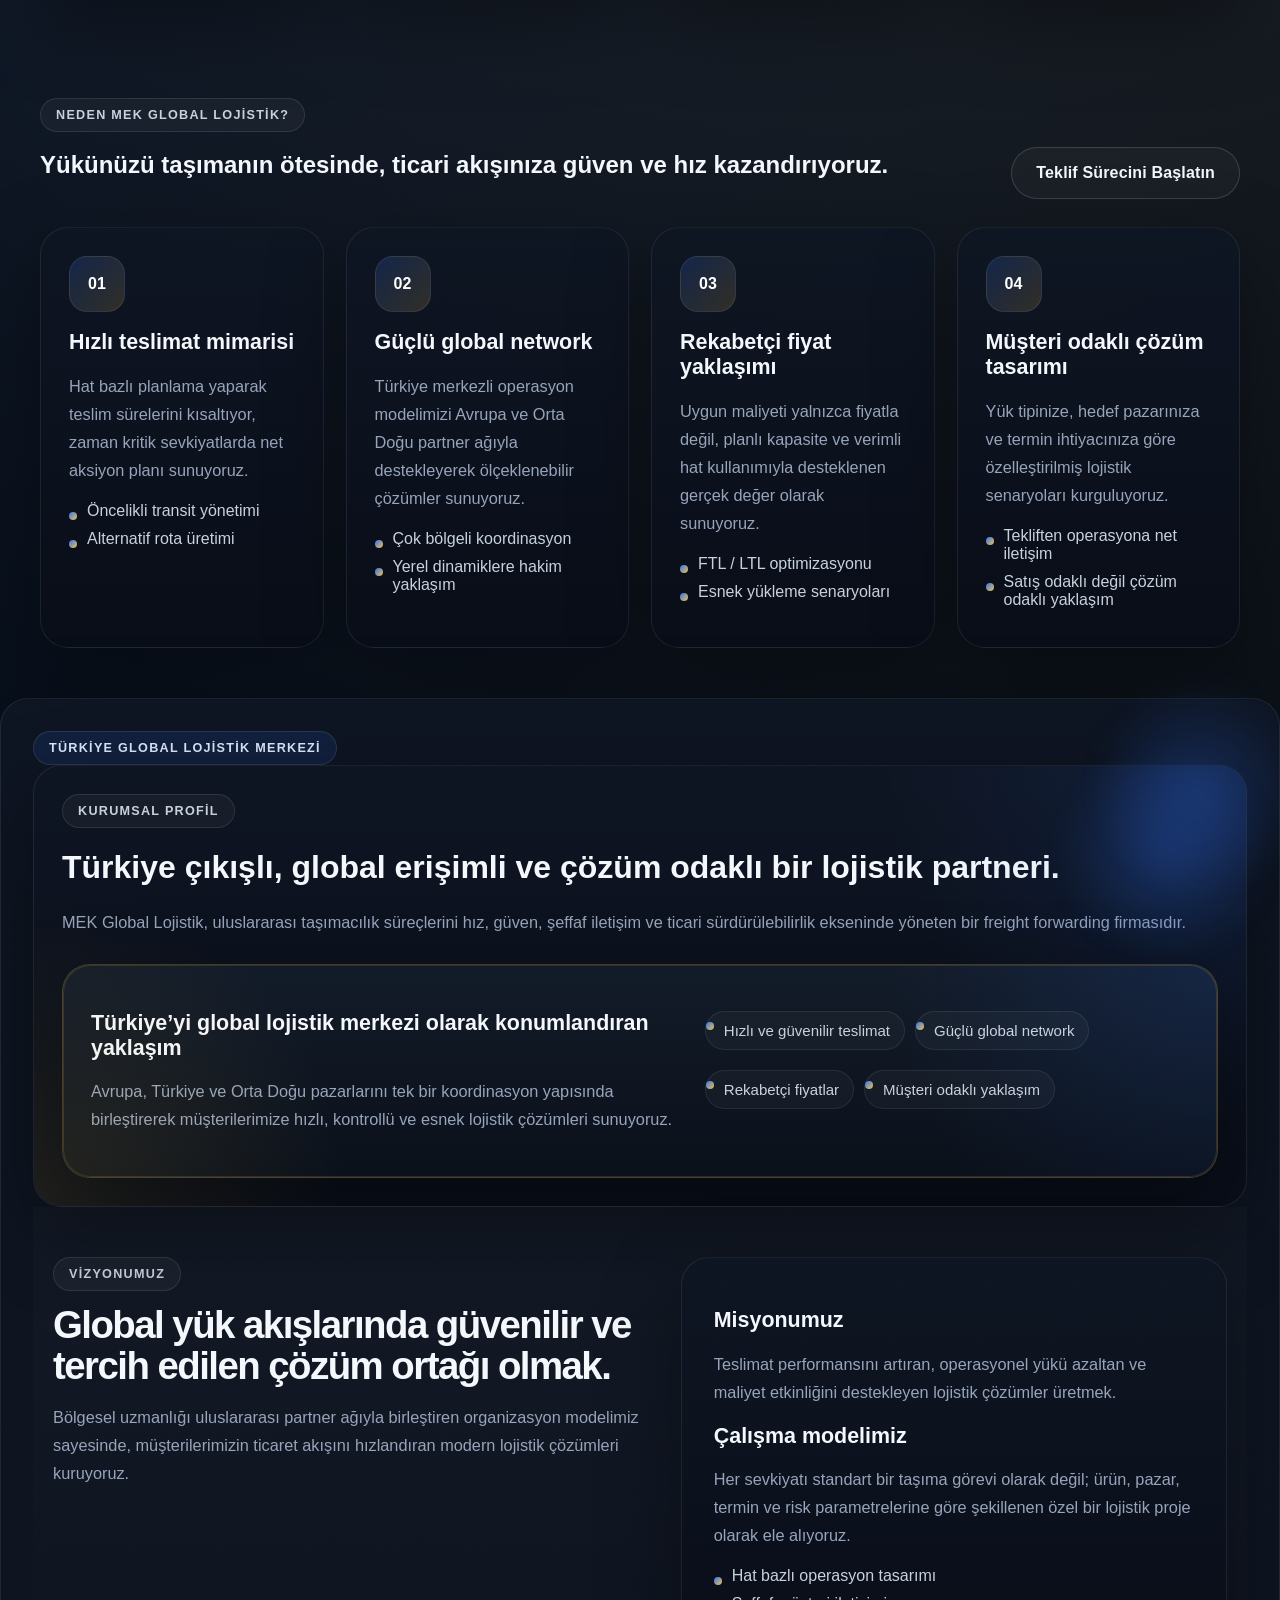
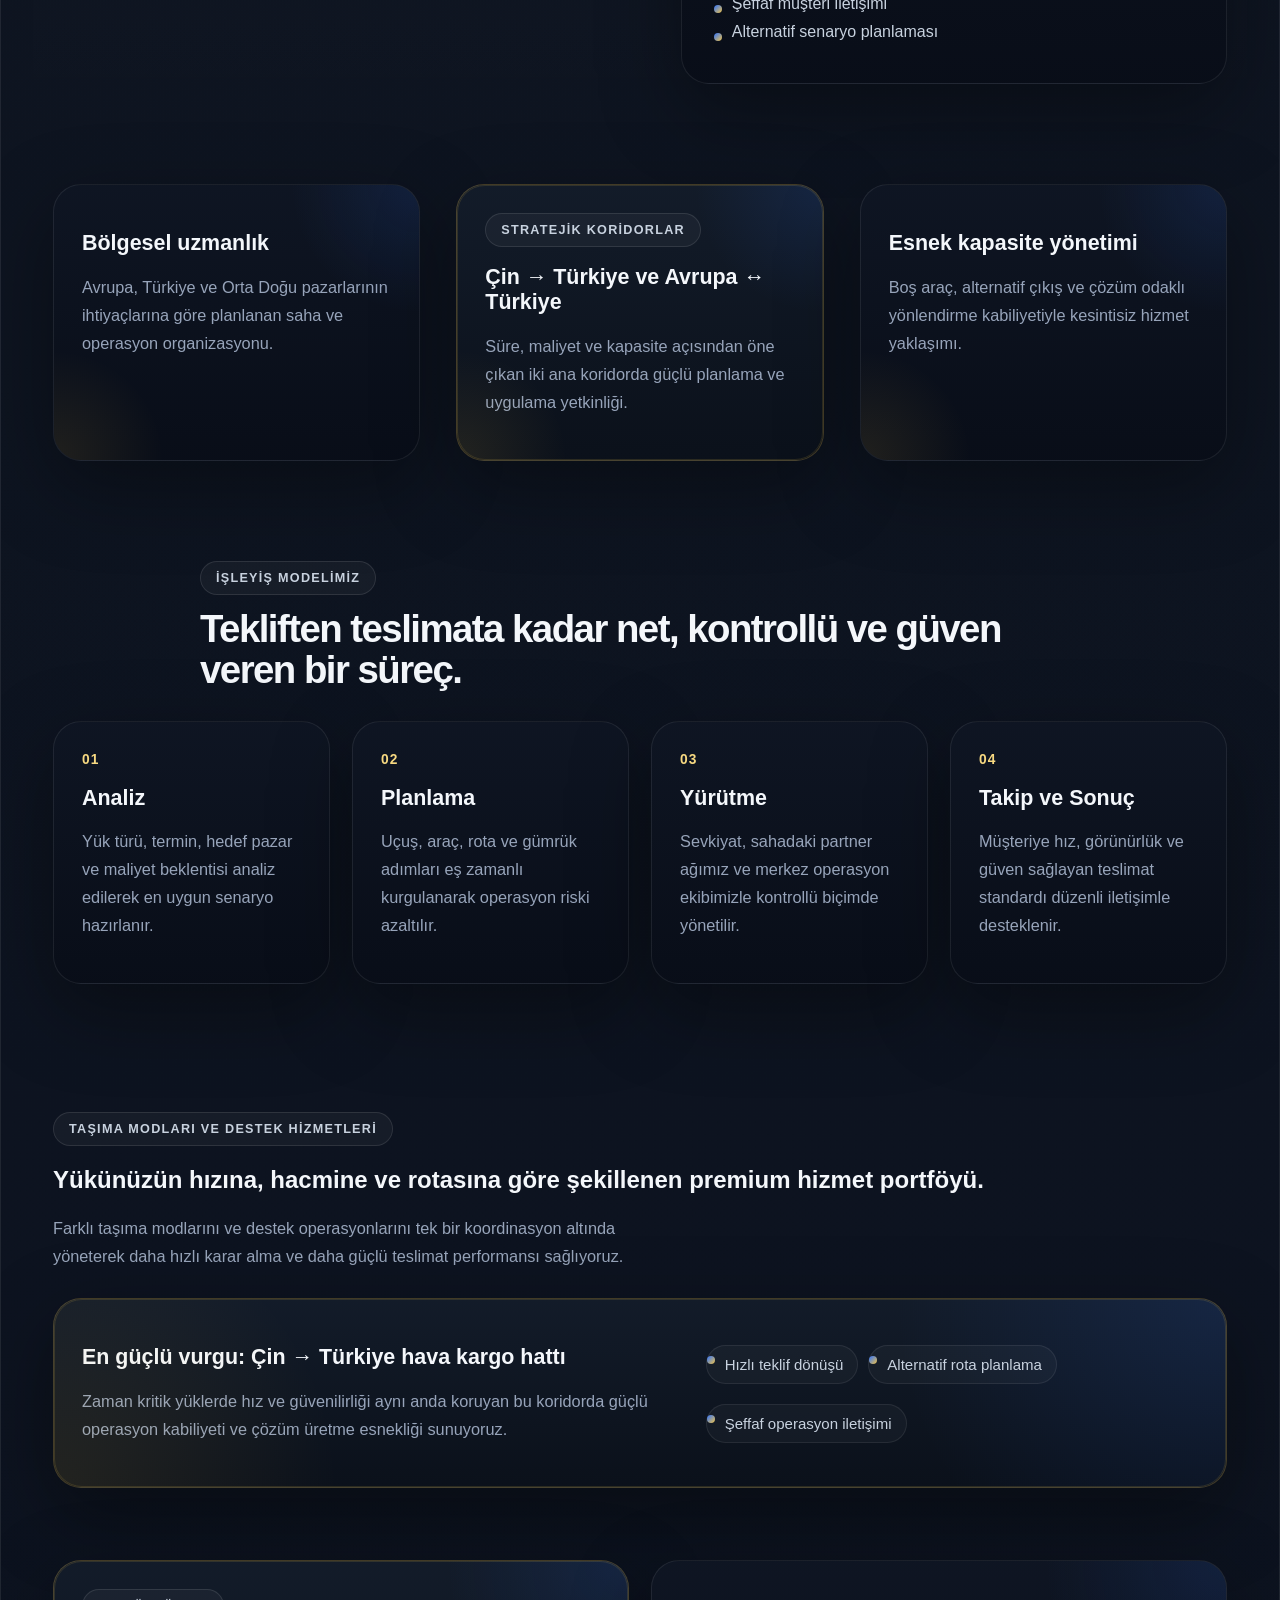
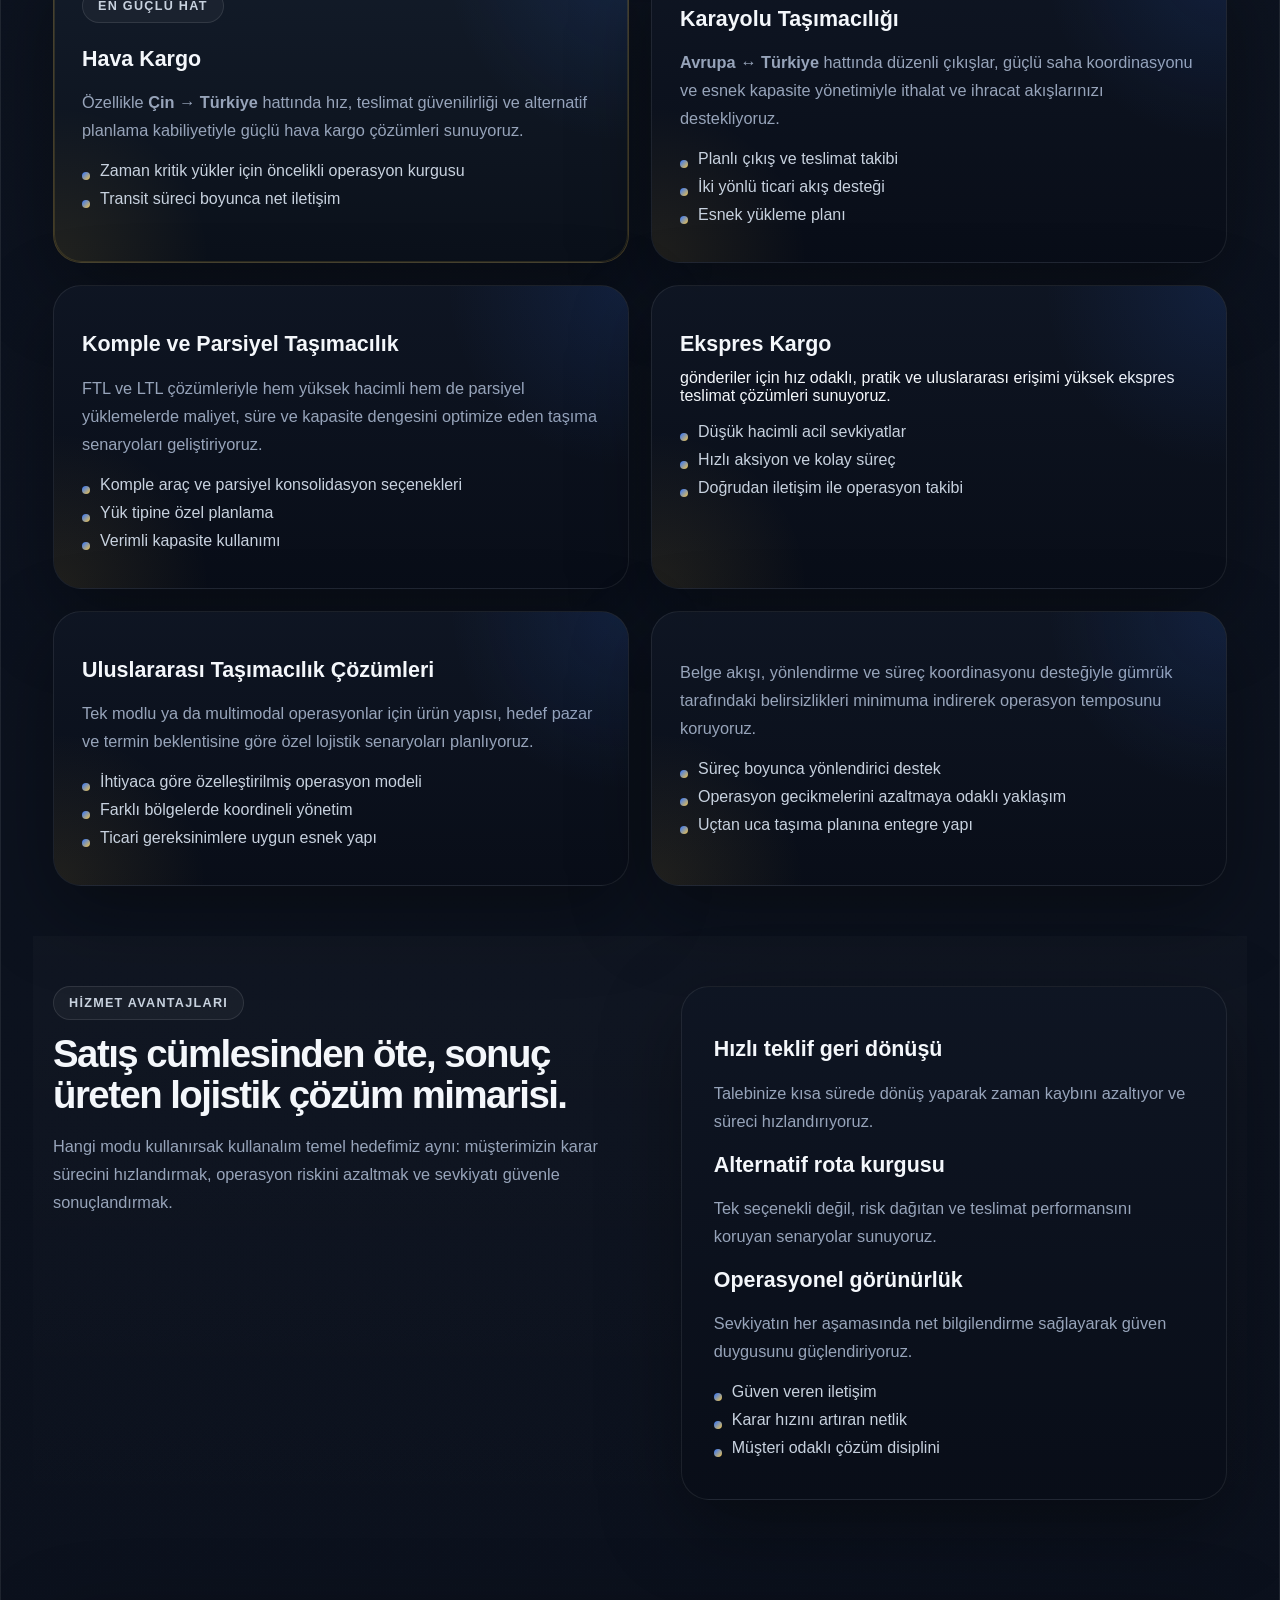
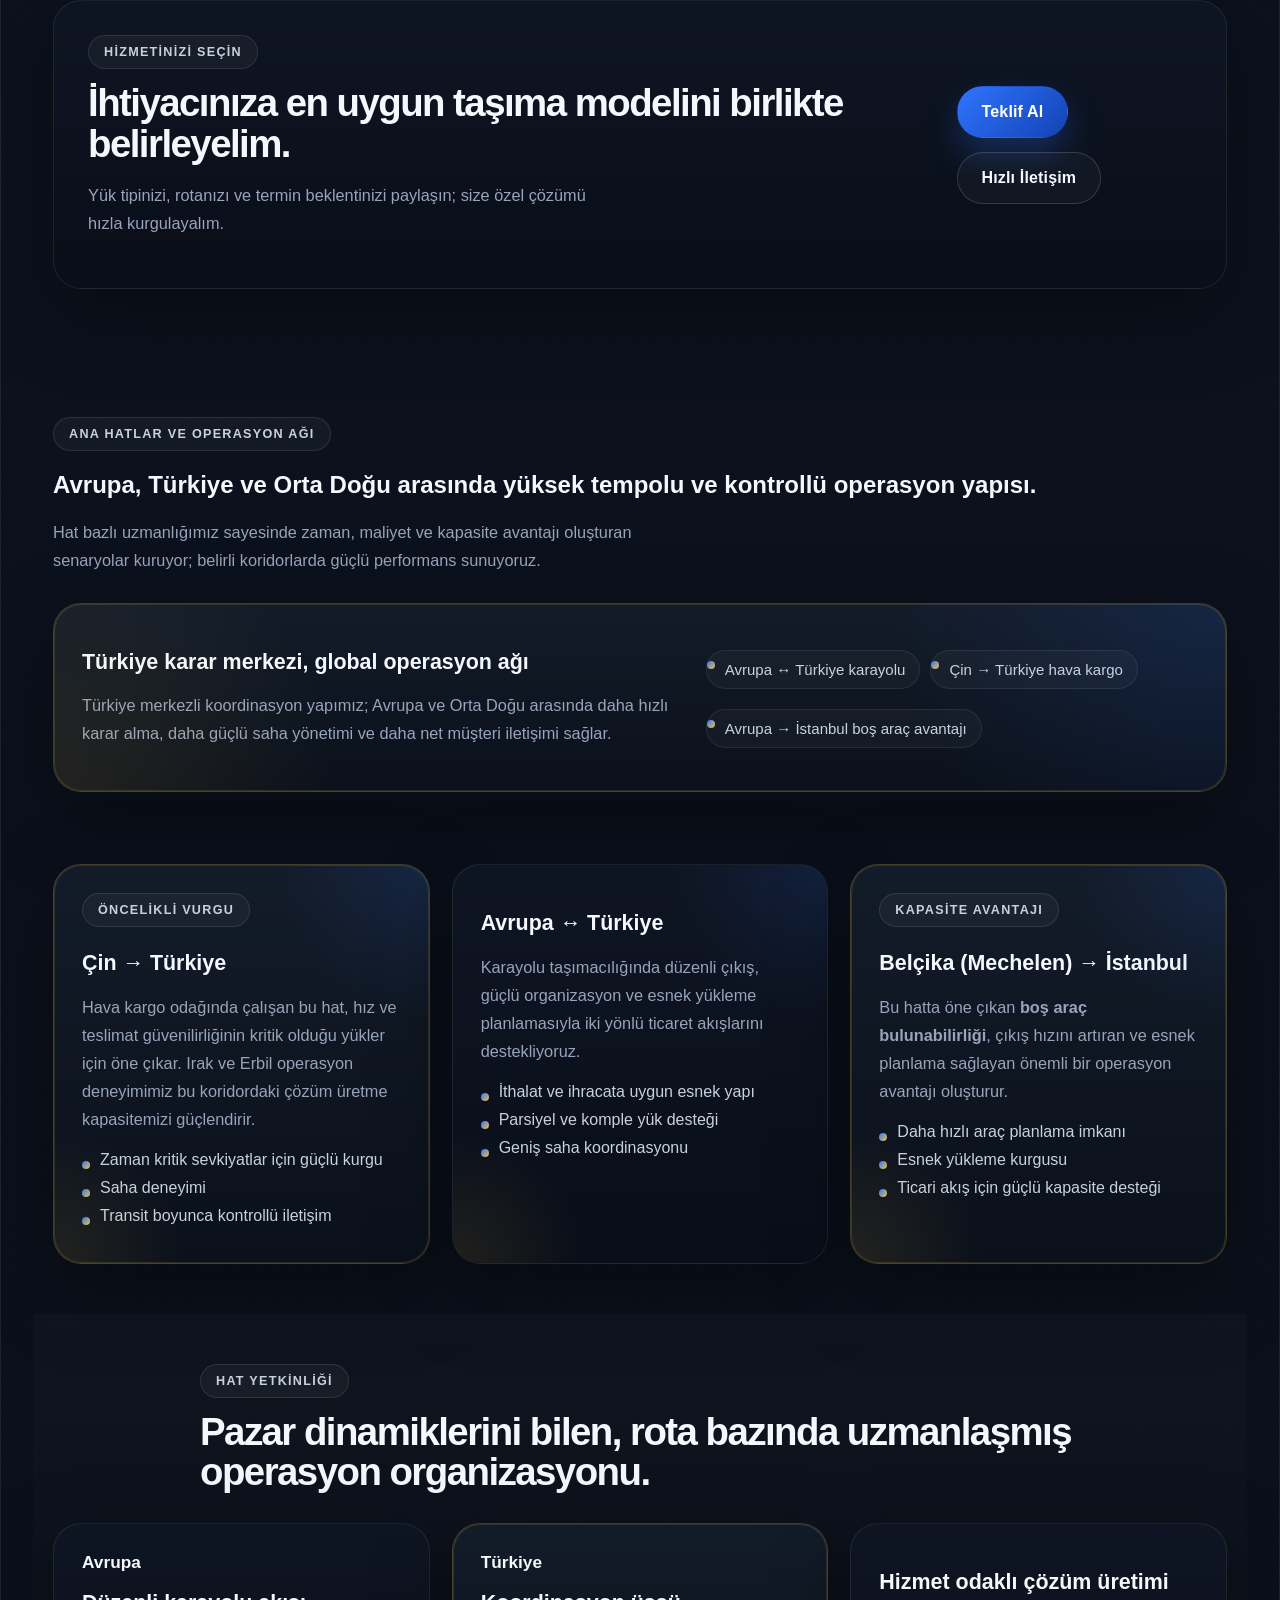
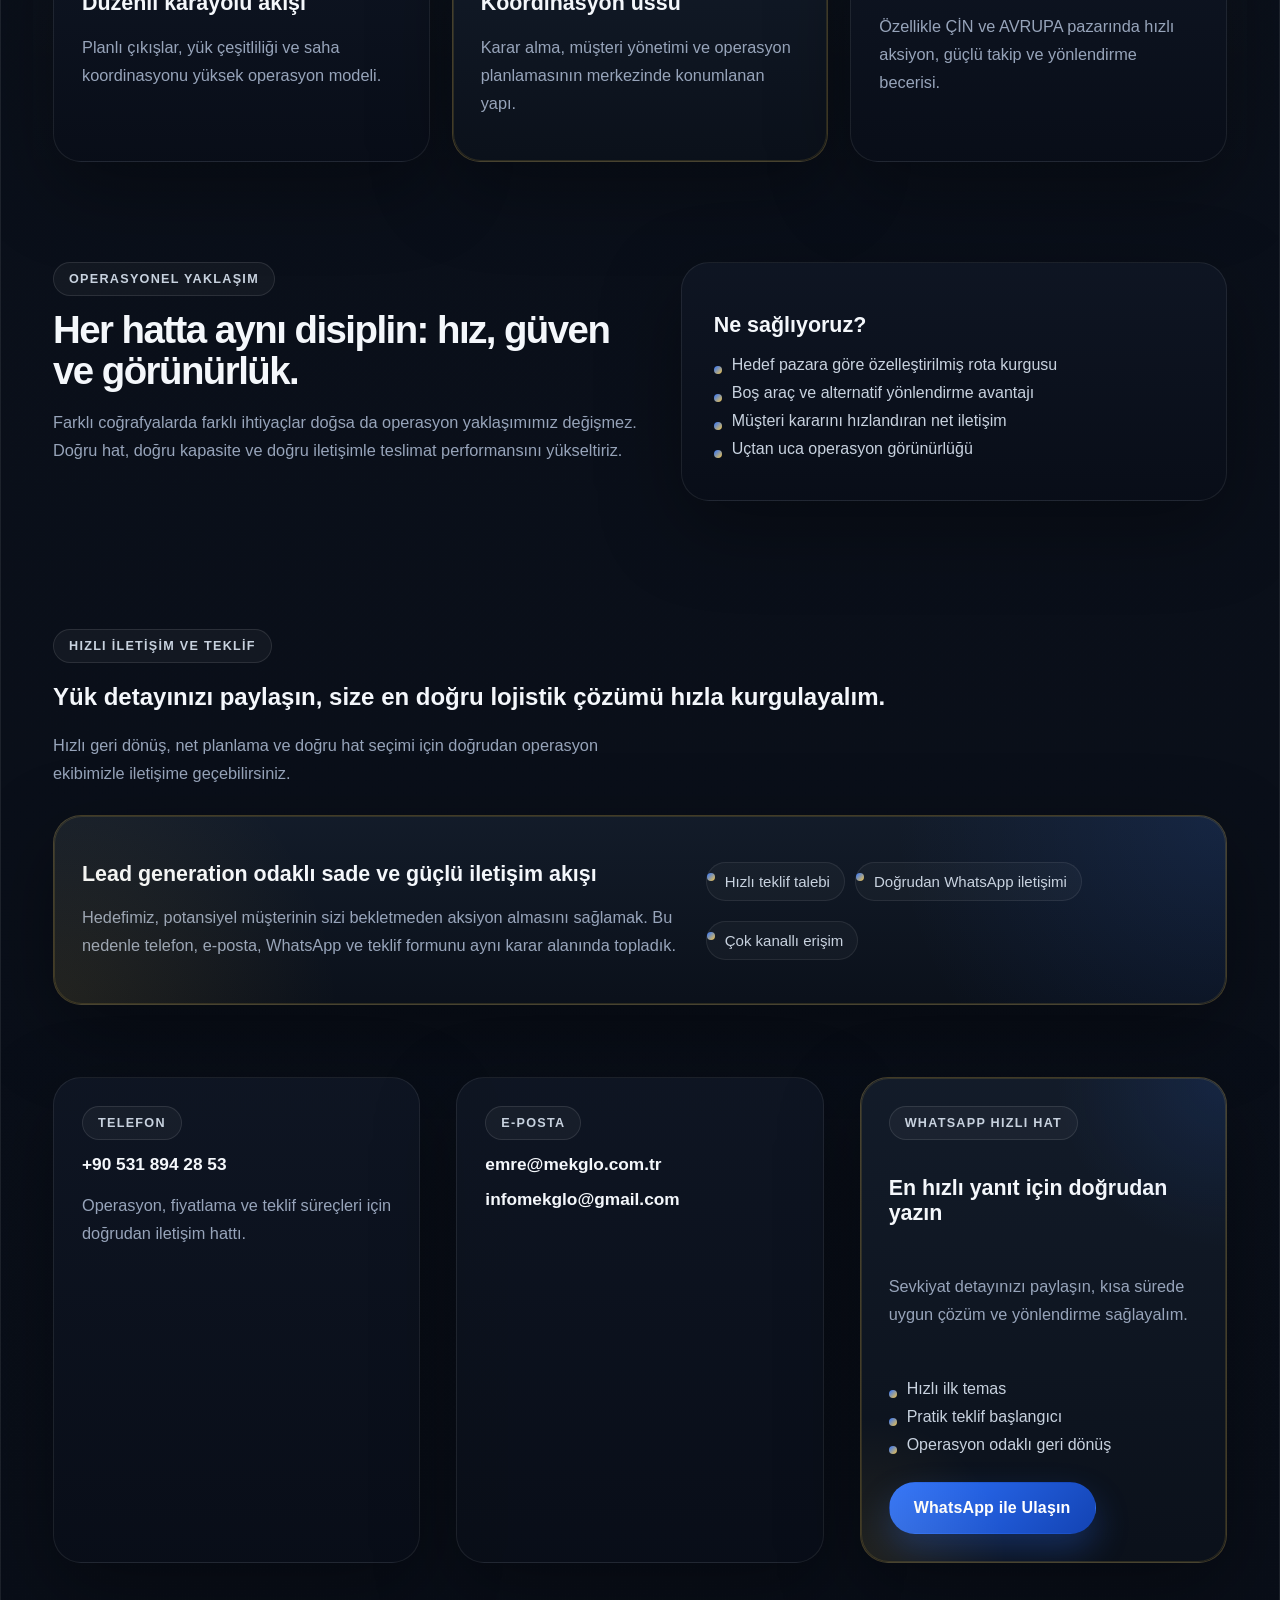
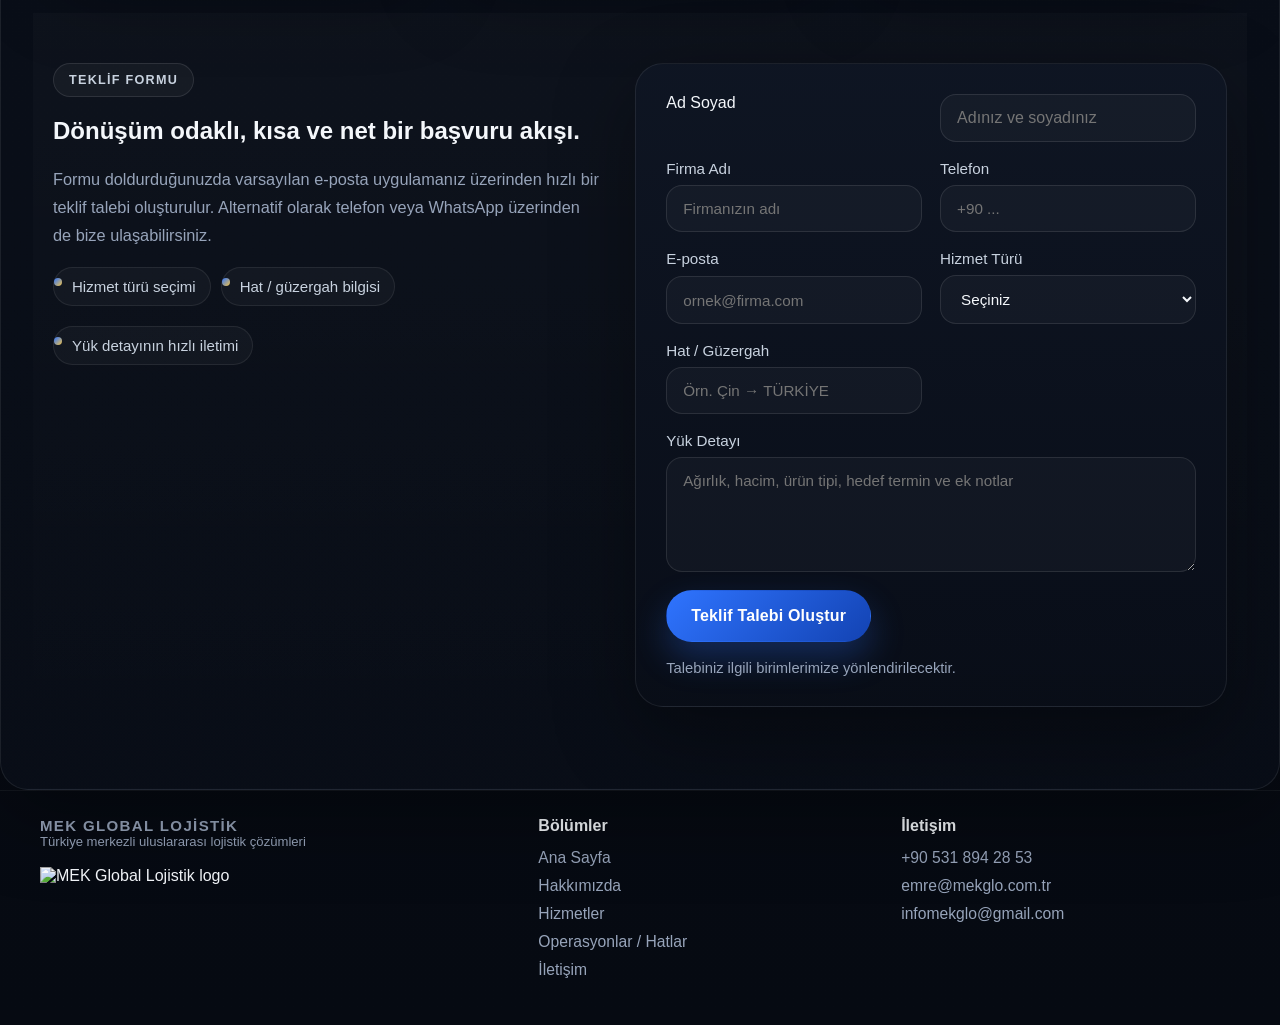
==== commit 524667e3: "Update index.html" ====
--- a/index.html
+++ b/index.html
@@ -121,7 +121,7 @@
             <div class="hero-visual card-glow">
               <div class="map-card">
                 <div class="map-badge badge-blue">Türkiye Global Lojistik Merkezi</div>
-               <img src="https://media.licdn.com/dms/image/v2/D4D22AQGRxU5yySCEIg/feedshare-image-high-res/B4DZuSmiZ9K0Ao-/0/1767691137156?e=1781740800&v=beta&t=WE-lQnAn032SQ1sfmDPTD_Tq8PFe5Mb39tCv0J_z9uE" />
+               <img src="https://media.licdn.com/dms/image/v2/D4D22AQFWm6oC3CDlSA/feedshare-image-high-res/B4DZ7U7rVcIYAU-/0/1781688874599?e=1785369600&v=beta&t=GhzT2t_kcNzGZZslA6_8SQHu09EWpdQFLSewWYYNdkk" />
              
                   <rect width="960" height="60" rx="36" fill="#09111D"></rect>
                   <g opacity="0.32">
@@ -164,7 +164,7 @@
                   <div class="mode-item"><span>Uçak</span> Hava Kargo</div>
                   <div class="mode-item"><span>Tır</span> Karayolu</div>
                   <div class="mode-item"><span>Gemi</span> Global Tedarik</div>
-            <img src="https://media.licdn.com/dms/image/v2/D4D22AQHqGYNaAdPKhA/feedshare-image-high-res/B4DZoB6og7GkAo-/0/1760968745924?e=1781740800&v=beta&t=p1HZksufMlxqvE_nWIgqJ31orw7WrndQDLCBR5BDAiI" />
+            <img src="https://media.licdn.com/dms/image/v2/D5622AQFOKNFG5nXnkg/feedshare-image-high-res/B56Z8C6Is5GQAU-/0/1782460222633?e=1785369600&v=beta&t=ap2-UI3wbmzSYB_0-SKs-244tipegU_5mn8tk5CEtDI" />
               </div>
             </div>
           </div>
@@ -612,7 +612,6 @@
             <article class="contact-card">
               <span class="eyebrow">E-posta</span>
               <a class="contact-link" href="mailto:emre@mekglo.com.tr">emre@mekglo.com.tr</a>
-              <a class="contact-link" href="mailto:mert.mekglo@gmail.com">mert.mekglo@gmail.com</a>
               <a class="contact-link" href="mailto:infomekglo@gmail.com">infomekglo@gmail.com</a>
             </article>
             <article class="contact-promo featured-card">
@@ -717,7 +716,6 @@
             <h3>İletişim</h3>
             <a href="tel:+905318942853">+90 531 894 28 53</a>
             <a href="mailto:emre@mekglo.com.tr">emre@mekglo.com.tr</a>
-            <a href="mailto:mert.mekglo@gmail.com">mert.mekglo@gmail.com</a>
             <a href="mailto:infomekglo@gmail.com">infomekglo@gmail.com</a>
           </div>
         </div>
